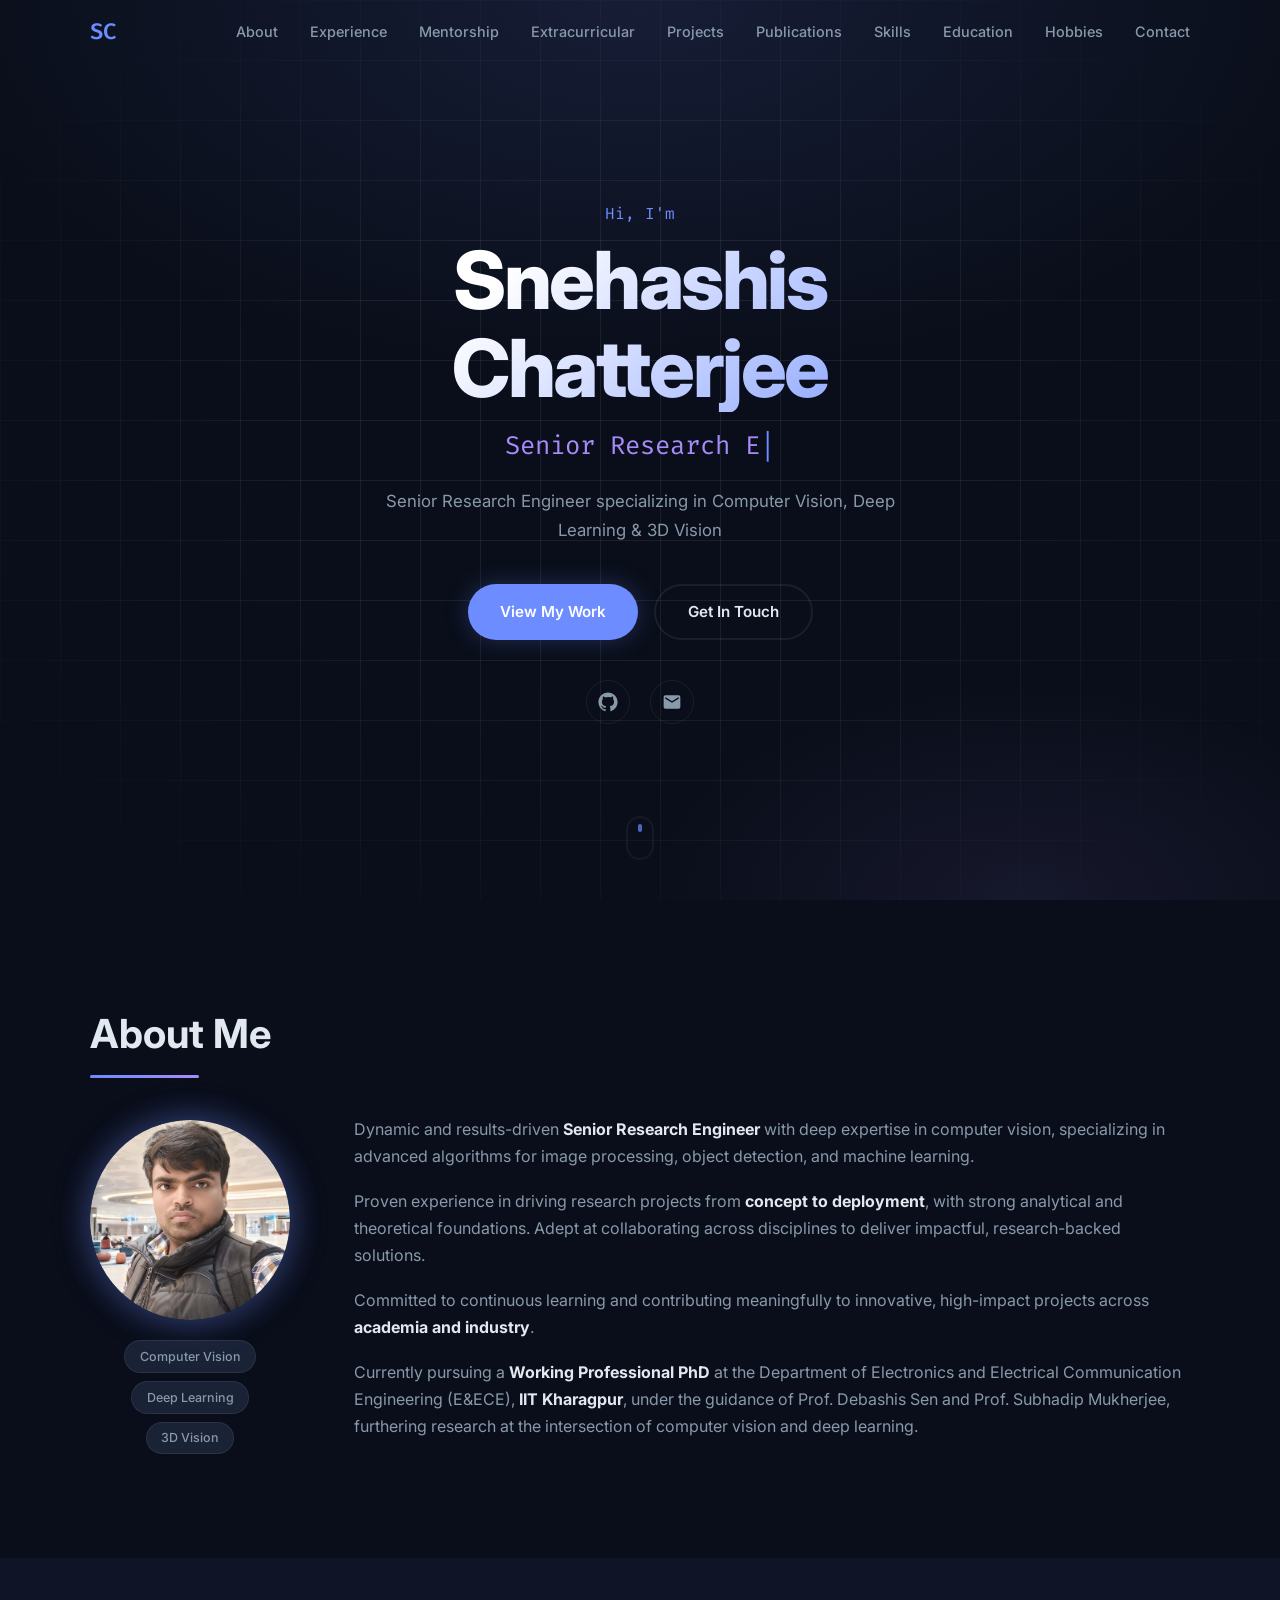
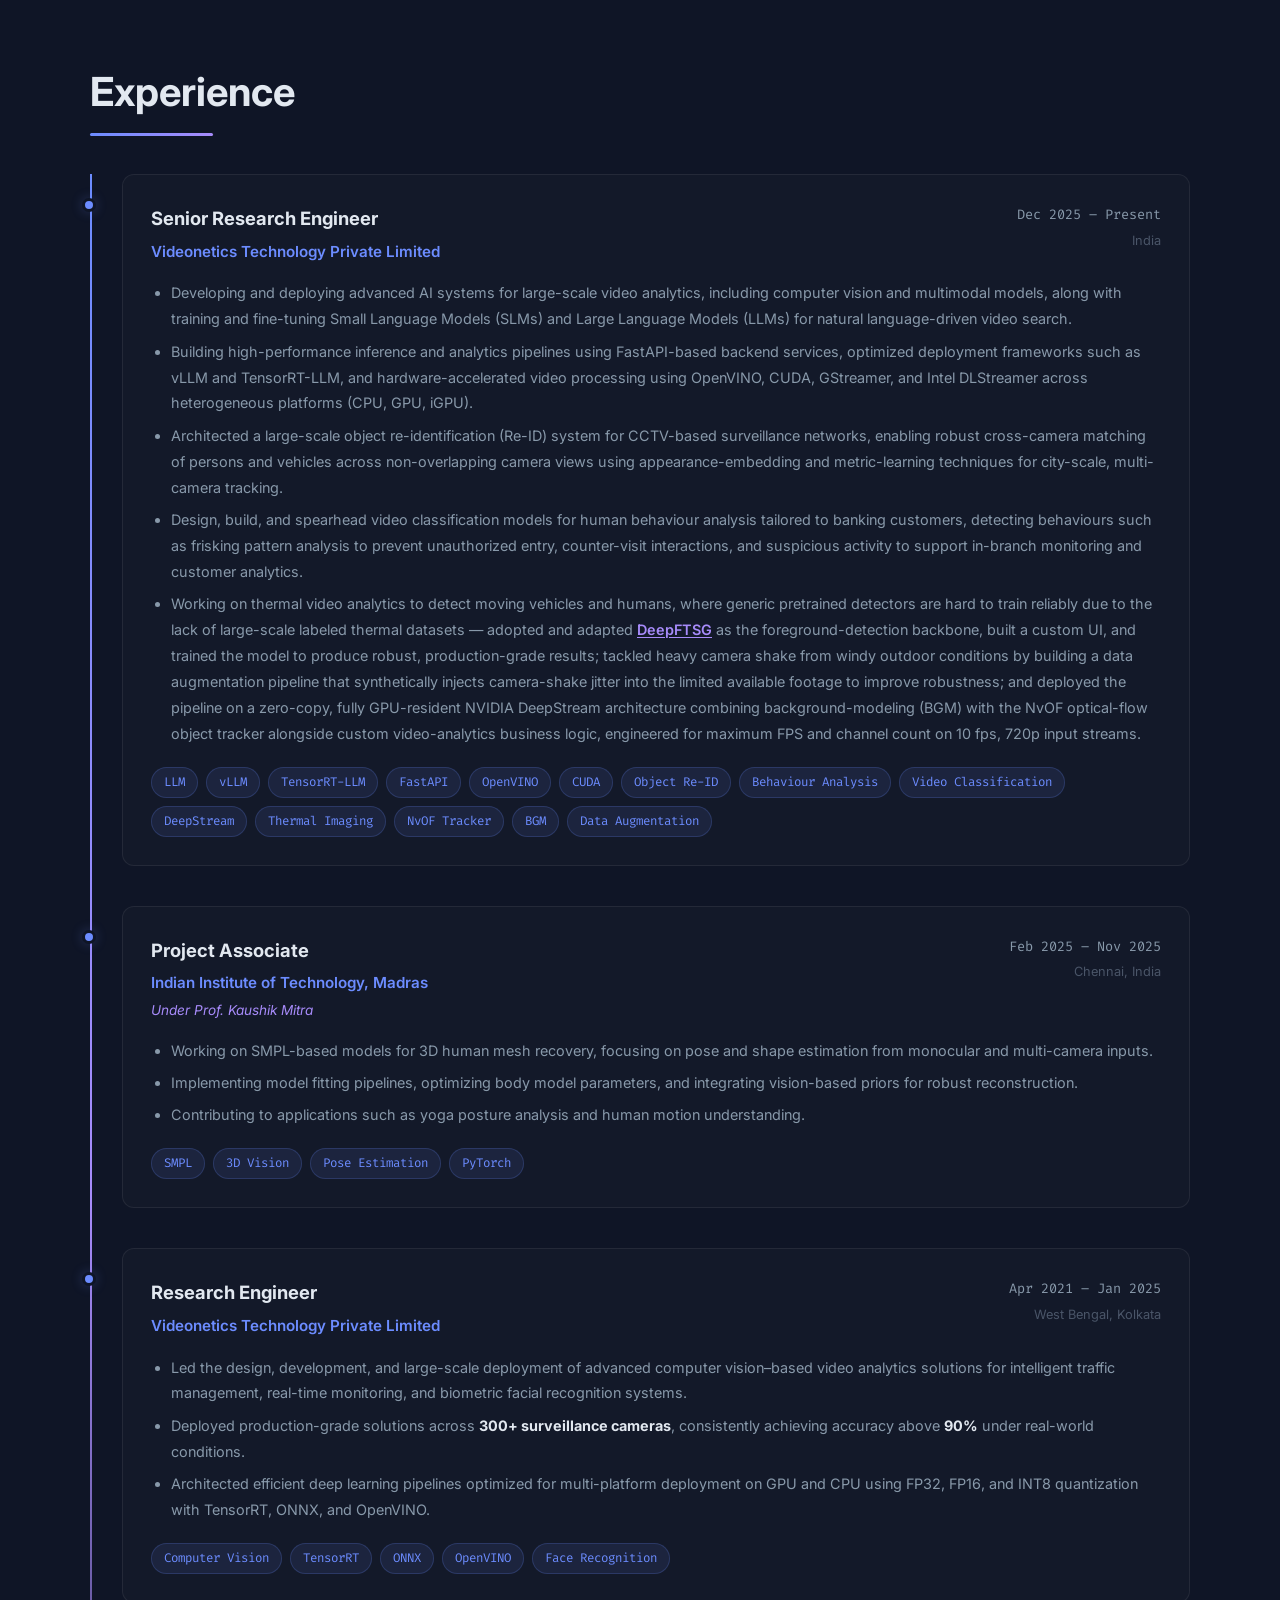
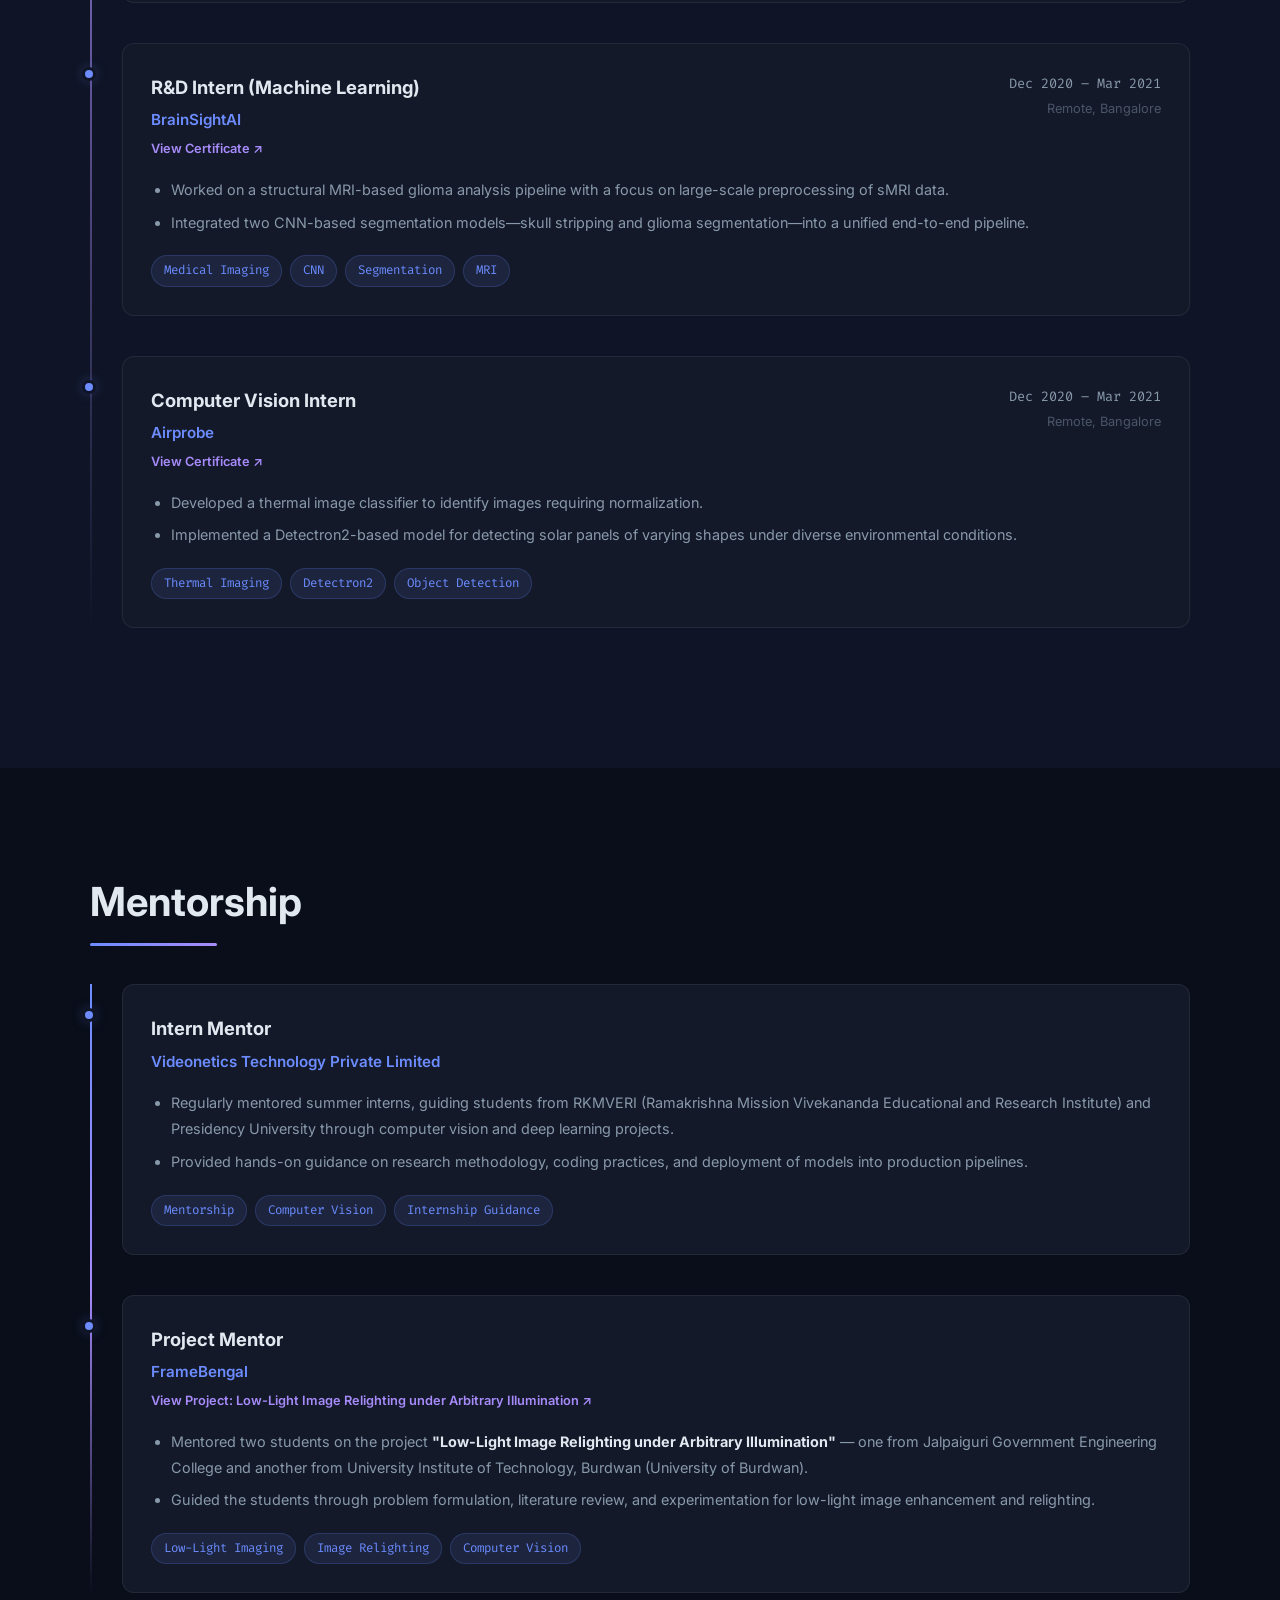
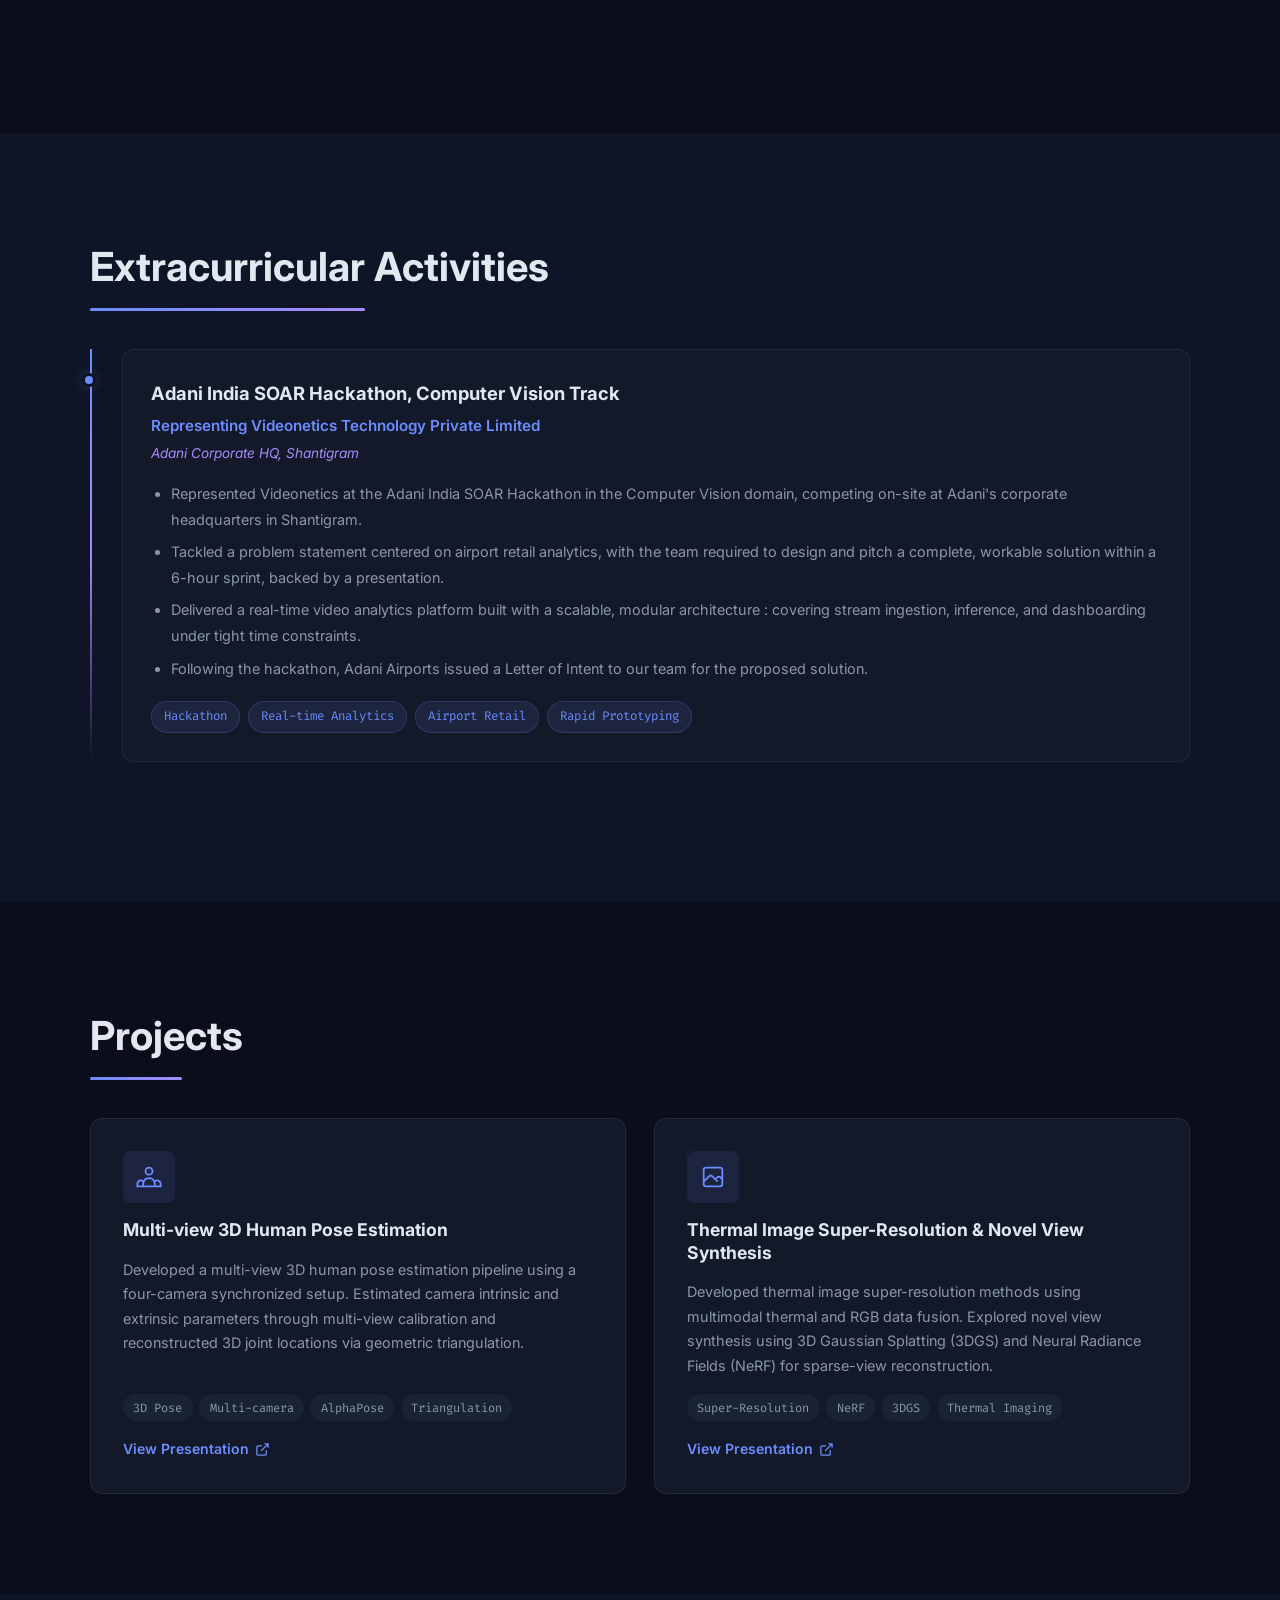
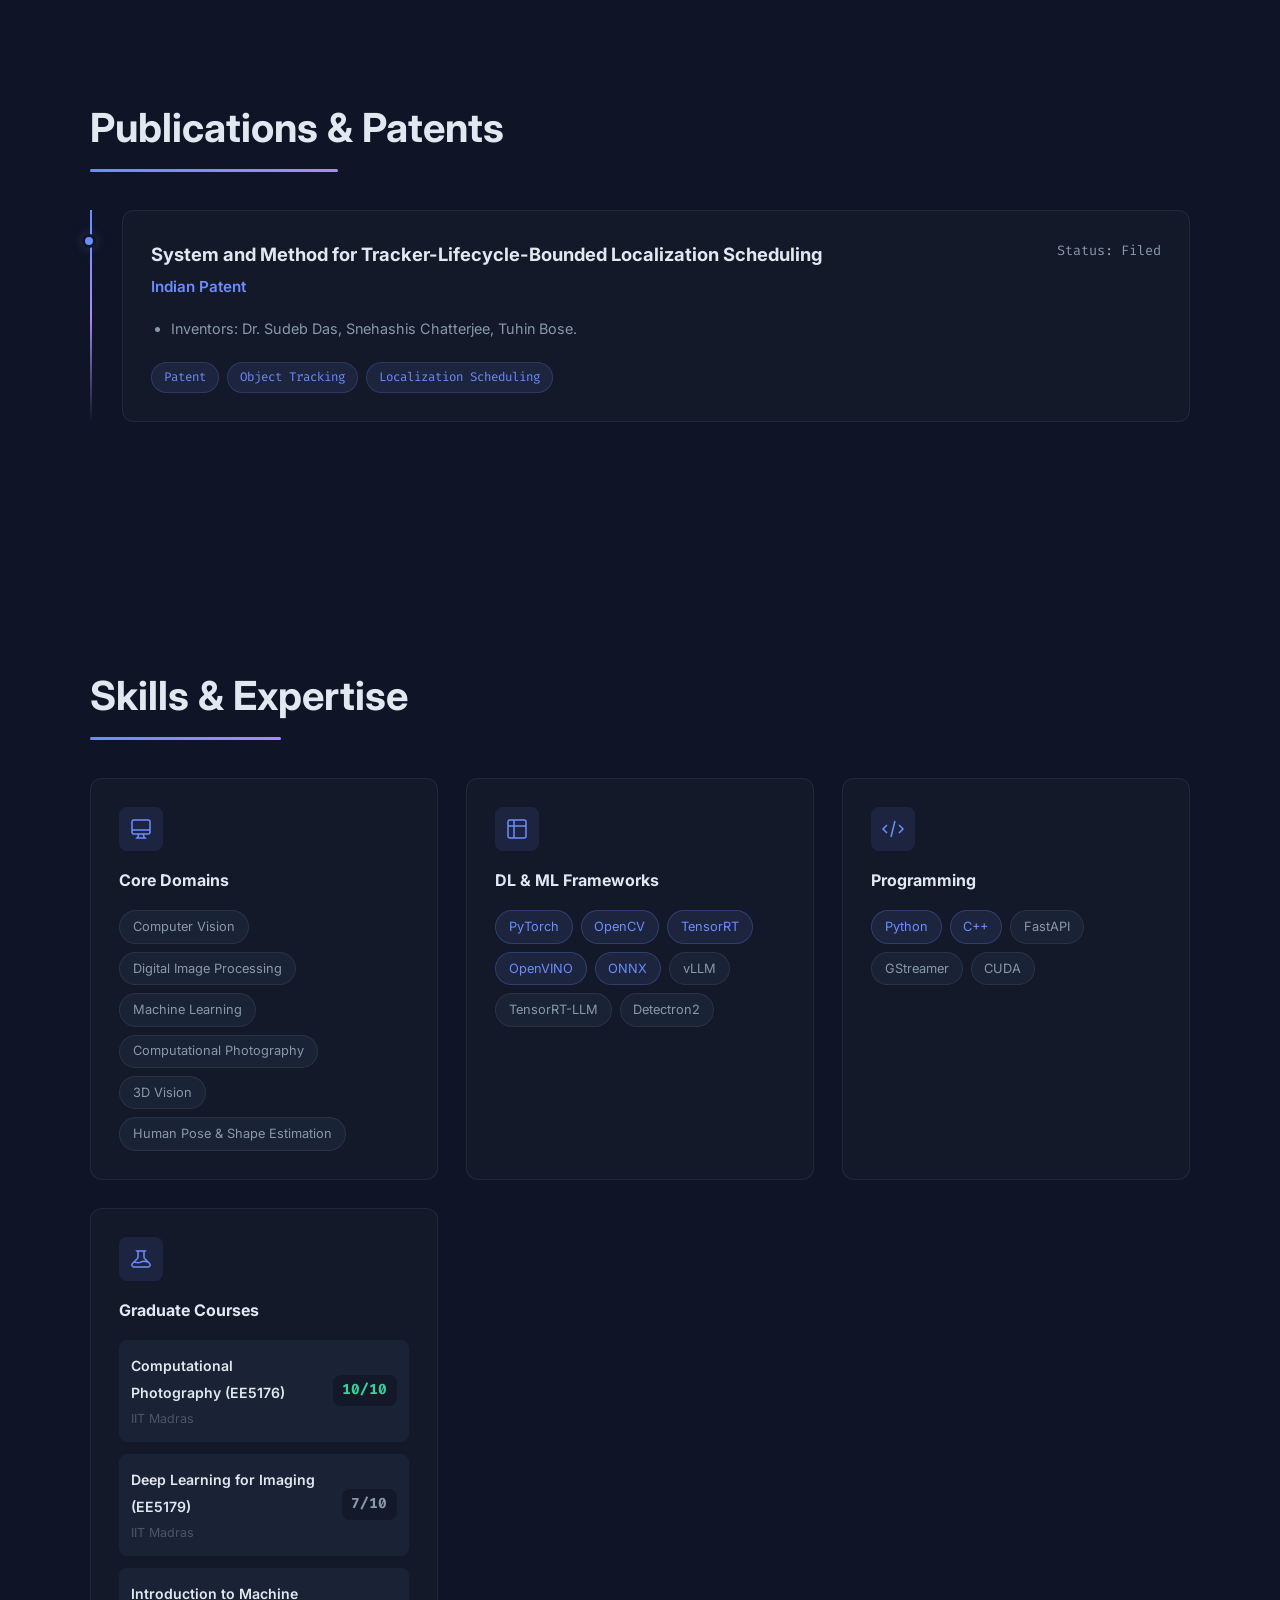
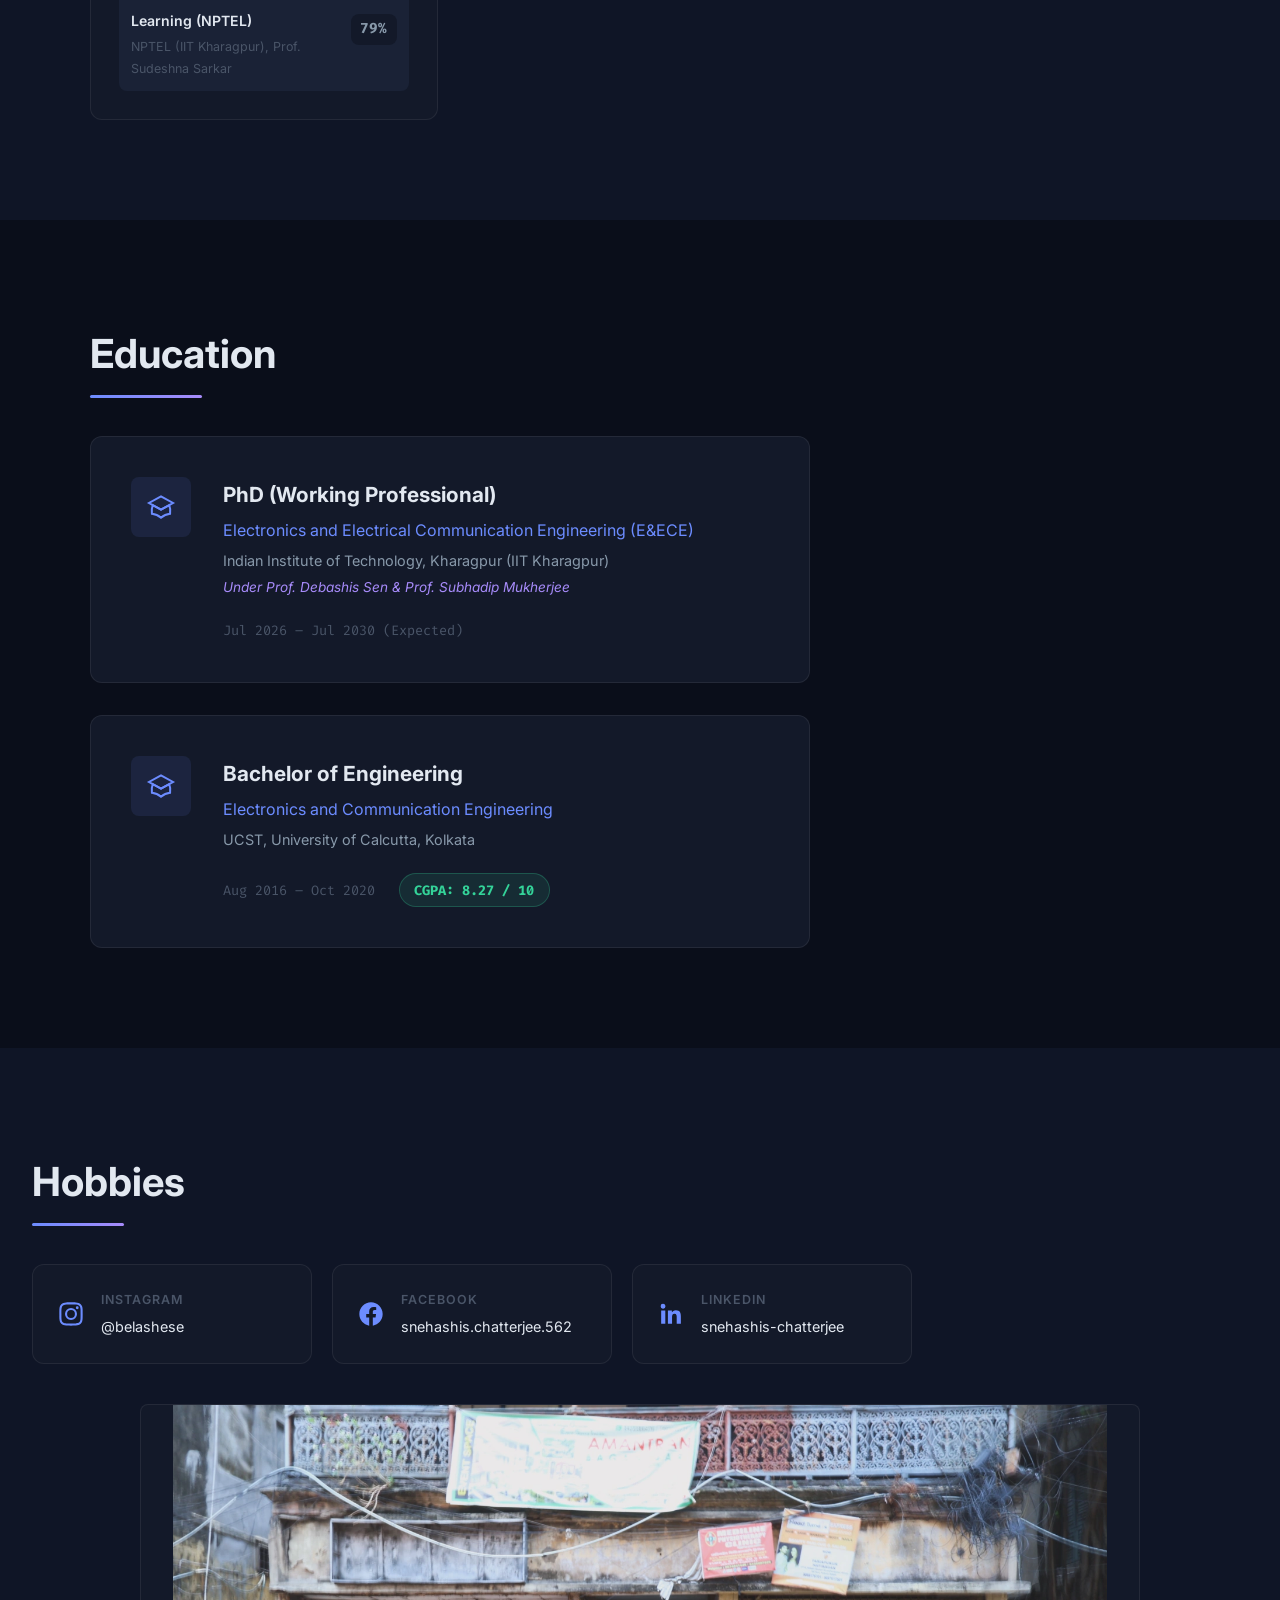
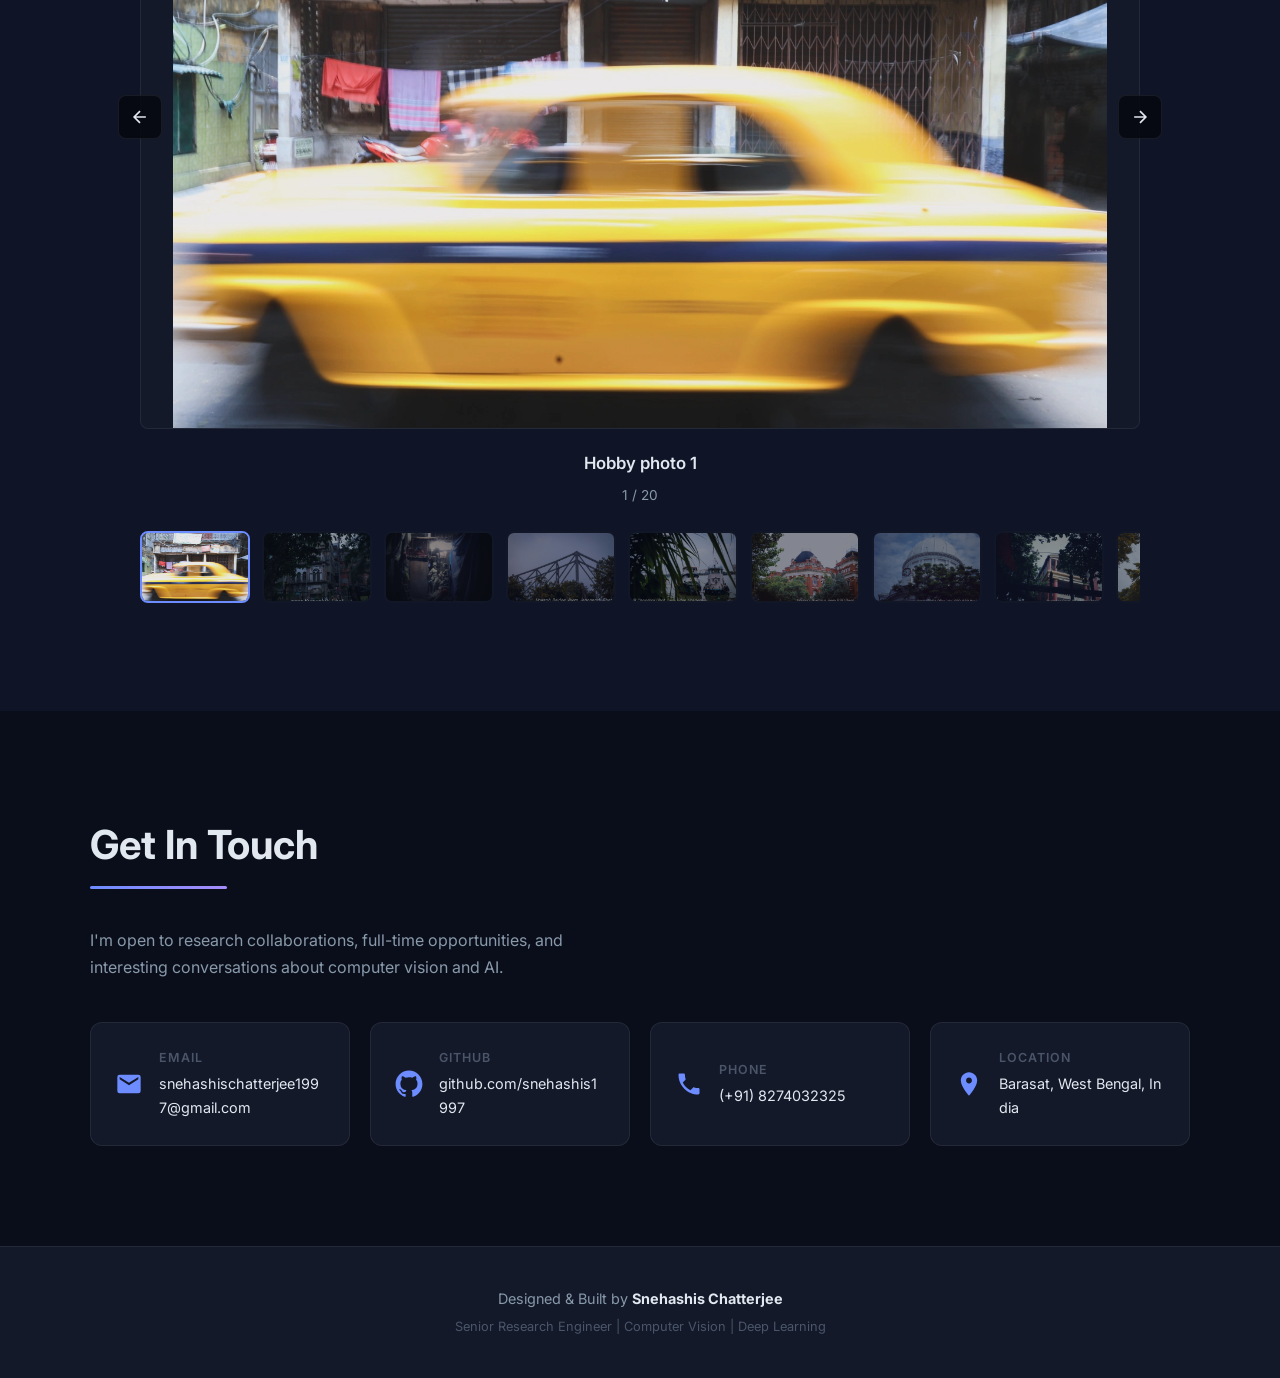
==== index.html @ 0efb9c57 "Move Contact section after Hobbies Co-Authored-By: Claude Opus 5.5 <noreply@anthropic.com>" ====
<!DOCTYPE html>
<html lang="en">
<head>
  <meta charset="UTF-8" />
  <meta name="viewport" content="width=device-width, initial-scale=1.0" />
  <title>Snehashis Chatterjee | Senior Research Engineer</title>
  <link rel="stylesheet" href="style.css" />
  <link rel="preconnect" href="https://fonts.googleapis.com" />
  <link rel="preconnect" href="https://fonts.gstatic.com" crossorigin />
  <link href="https://fonts.googleapis.com/css2?family=Inter:wght@300;400;500;600;700&family=Fira+Code:wght@400;500&display=swap" rel="stylesheet" />
</head>
<body>

  <!-- ========== NAV ========== -->
  <nav id="navbar">
    <div class="nav-container">
      <a class="nav-logo" href="#hero">SC</a>
      <button class="hamburger" id="hamburger" aria-label="Toggle menu">
        <span></span><span></span><span></span>
      </button>
      <ul class="nav-links" id="nav-links">
        <li><a href="#about">About</a></li>
        <li><a href="#experience">Experience</a></li>
        <li><a href="#mentorship">Mentorship</a></li>
        <li><a href="#extracurricular">Extracurricular</a></li>
        <li><a href="#projects">Projects</a></li>
        <li><a href="#publications">Publications</a></li>
        <li><a href="#skills">Skills</a></li>
        <li><a href="#education">Education</a></li>
        <li><a href="#hobbies">Hobbies</a></li>
        <li><a href="#contact">Contact</a></li>
      </ul>
    </div>
  </nav>

  <!-- ========== HERO ========== -->
  <section id="hero">
    <div class="hero-bg"></div>
    <div class="hero-content">
      <p class="hero-greeting">Hi, I'm</p>
      <h1 class="hero-name">Snehashis Chatterjee</h1>
      <h2 class="hero-title">
        <span class="typed-text" id="typed"></span><span class="cursor">|</span>
      </h2>
      <p class="hero-sub">
        Senior Research Engineer specializing in Computer Vision, Deep Learning &amp; 3D Vision
      </p>
      <div class="hero-btns">
        <a href="#experience" class="btn btn-primary">View My Work</a>
        <a href="#contact" class="btn btn-outline">Get In Touch</a>
      </div>
      <div class="hero-socials">
        <a href="https://github.com/snehashis1997" target="_blank" rel="noopener" aria-label="GitHub">
          <svg viewBox="0 0 24 24" fill="currentColor"><path d="M12 .5C5.65.5.5 5.65.5 12c0 5.1 3.29 9.43 7.86 10.96.57.1.78-.25.78-.55v-1.93c-3.19.69-3.87-1.54-3.87-1.54-.52-1.33-1.27-1.68-1.27-1.68-1.04-.71.08-.7.08-.7 1.15.08 1.75 1.18 1.75 1.18 1.02 1.74 2.68 1.24 3.33.95.1-.74.4-1.24.72-1.53-2.55-.29-5.23-1.27-5.23-5.67 0-1.25.45-2.28 1.18-3.08-.12-.29-.51-1.46.11-3.04 0 0 .96-.31 3.15 1.17a10.93 10.93 0 0 1 2.87-.39c.97 0 1.95.13 2.87.39 2.18-1.48 3.14-1.17 3.14-1.17.63 1.58.24 2.75.12 3.04.74.8 1.18 1.83 1.18 3.08 0 4.41-2.69 5.38-5.25 5.66.41.36.78 1.06.78 2.13v3.16c0 .3.2.66.79.55C20.21 21.43 23.5 17.1 23.5 12 23.5 5.65 18.35.5 12 .5z"/></svg>
        </a>
        <a href="mailto:snehashischatterjee1997@gmail.com" aria-label="Email">
          <svg viewBox="0 0 24 24" fill="currentColor"><path d="M20 4H4a2 2 0 0 0-2 2v12a2 2 0 0 0 2 2h16a2 2 0 0 0 2-2V6a2 2 0 0 0-2-2zm0 4-8 5-8-5V6l8 5 8-5v2z"/></svg>
        </a>
      </div>
    </div>
    <div class="scroll-indicator">
      <div class="scroll-dot"></div>
    </div>
  </section>

  <!-- ========== ABOUT ========== -->
  <section id="about" class="section">
    <div class="container">
      <h2 class="section-title">About Me</h2>
      <div class="about-grid">
        <div class="about-avatar">
          <div class="avatar-ring">
            <img src="cropped_circle_image.png" alt="Snehashis Chatterjee" class="avatar-img" />
          </div>
          <div class="avatar-badges">
            <span class="badge">Computer Vision</span>
            <span class="badge">Deep Learning</span>
            <span class="badge">3D Vision</span>
          </div>
        </div>
        <div class="about-text">
          <p>
            Dynamic and results-driven <strong>Senior Research Engineer</strong> with deep expertise in
            computer vision, specializing in advanced algorithms for image processing, object
            detection, and machine learning.
          </p>
          <p>
            Proven experience in driving research projects from <strong>concept to deployment</strong>,
            with strong analytical and theoretical foundations. Adept at collaborating across
            disciplines to deliver impactful, research-backed solutions.
          </p>
          <p>
            Committed to continuous learning and contributing meaningfully to innovative,
            high-impact projects across <strong>academia and industry</strong>.
          </p>
          <p>
            Currently pursuing a <strong>Working Professional PhD</strong> at the Department of
            Electronics and Electrical Communication Engineering (E&amp;ECE),
            <strong>IIT Kharagpur</strong>, under the guidance of Prof. Debashis Sen and
            Prof. Subhadip Mukherjee, furthering research at the intersection of computer
            vision and deep learning.
          </p>
        </div>
      </div>
    </div>
  </section>

  <!-- ========== EXPERIENCE ========== -->
  <section id="experience" class="section section-alt">
    <div class="container">
      <h2 class="section-title">Experience</h2>
      <div class="timeline">

        <div class="timeline-item" data-aos>
          <div class="timeline-dot"></div>
          <div class="timeline-card">
            <div class="card-header">
              <div>
                <h3 class="card-title">Senior Research Engineer</h3>
                <p class="card-company">Videonetics Technology Private Limited</p>
              </div>
              <div class="card-meta">
                <span class="card-date">Dec 2025 – Present</span>
                <span class="card-location">India</span>
              </div>
            </div>
            <ul class="card-list">
              <li>Developing and deploying advanced AI systems for large-scale video analytics, including computer vision and multimodal models, along with training and fine-tuning Small Language Models (SLMs) and Large Language Models (LLMs) for natural language-driven video search.</li>
              <li>Building high-performance inference and analytics pipelines using FastAPI-based backend services, optimized deployment frameworks such as vLLM and TensorRT-LLM, and hardware-accelerated video processing using OpenVINO, CUDA, GStreamer, and Intel DLStreamer across heterogeneous platforms (CPU, GPU, iGPU).</li>
              <li>Architected a large-scale object re-identification (Re-ID) system for CCTV-based surveillance networks, enabling robust cross-camera matching of persons and vehicles across non-overlapping camera views using appearance-embedding and metric-learning techniques for city-scale, multi-camera tracking.</li>
              <li>Design, build, and spearhead video classification models for human behaviour analysis tailored to banking customers, detecting behaviours such as frisking pattern analysis to prevent unauthorized entry, counter-visit interactions, and suspicious activity to support in-branch monitoring and customer analytics.</li>
              <li>Working on thermal video analytics to detect moving vehicles and humans, where generic pretrained detectors are hard to train reliably due to the lack of large-scale labeled thermal datasets — adopted and adapted <a href="https://github.com/CIVA-Lab/DeepFTSG" target="_blank" rel="noopener">DeepFTSG</a> as the foreground-detection backbone, built a custom UI, and trained the model to produce robust, production-grade results; tackled heavy camera shake from windy outdoor conditions by building a data augmentation pipeline that synthetically injects camera-shake jitter into the limited available footage to improve robustness; and deployed the pipeline on a zero-copy, fully GPU-resident NVIDIA DeepStream architecture combining background-modeling (BGM) with the NvOF optical-flow object tracker alongside custom video-analytics business logic, engineered for maximum FPS and channel count on 10 fps, 720p input streams.</li>
            </ul>
            <div class="card-tags">
              <span>LLM</span><span>vLLM</span><span>TensorRT-LLM</span><span>FastAPI</span><span>OpenVINO</span><span>CUDA</span><span>Object Re-ID</span><span>Behaviour Analysis</span><span>Video Classification</span><span>DeepStream</span><span>Thermal Imaging</span><span>NvOF Tracker</span><span>BGM</span><span>Data Augmentation</span>
            </div>
          </div>
        </div>

        <div class="timeline-item" data-aos>
          <div class="timeline-dot"></div>
          <div class="timeline-card">
            <div class="card-header">
              <div>
                <h3 class="card-title">Project Associate</h3>
                <p class="card-company">Indian Institute of Technology, Madras</p>
                <p class="card-supervisor">Under Prof. Kaushik Mitra</p>
              </div>
              <div class="card-meta">
                <span class="card-date">Feb 2025 – Nov 2025</span>
                <span class="card-location">Chennai, India</span>
              </div>
            </div>
            <ul class="card-list">
              <li>Working on SMPL-based models for 3D human mesh recovery, focusing on pose and shape estimation from monocular and multi-camera inputs.</li>
              <li>Implementing model fitting pipelines, optimizing body model parameters, and integrating vision-based priors for robust reconstruction.</li>
              <li>Contributing to applications such as yoga posture analysis and human motion understanding.</li>
            </ul>
            <div class="card-tags">
              <span>SMPL</span><span>3D Vision</span><span>Pose Estimation</span><span>PyTorch</span>
            </div>
          </div>
        </div>

        <div class="timeline-item" data-aos>
          <div class="timeline-dot"></div>
          <div class="timeline-card">
            <div class="card-header">
              <div>
                <h3 class="card-title">Research Engineer</h3>
                <p class="card-company">Videonetics Technology Private Limited</p>
              </div>
              <div class="card-meta">
                <span class="card-date">Apr 2021 – Jan 2025</span>
                <span class="card-location">West Bengal, Kolkata</span>
              </div>
            </div>
            <ul class="card-list">
              <li>Led the design, development, and large-scale deployment of advanced computer vision–based video analytics solutions for intelligent traffic management, real-time monitoring, and biometric facial recognition systems.</li>
              <li>Deployed production-grade solutions across <strong>300+ surveillance cameras</strong>, consistently achieving accuracy above <strong>90%</strong> under real-world conditions.</li>
              <li>Architected efficient deep learning pipelines optimized for multi-platform deployment on GPU and CPU using FP32, FP16, and INT8 quantization with TensorRT, ONNX, and OpenVINO.</li>
            </ul>
            <div class="card-tags">
              <span>Computer Vision</span><span>TensorRT</span><span>ONNX</span><span>OpenVINO</span><span>Face Recognition</span>
            </div>
          </div>
        </div>

        <div class="timeline-item" data-aos>
          <div class="timeline-dot"></div>
          <div class="timeline-card">
            <div class="card-header">
              <div>
                <h3 class="card-title">R&amp;D Intern (Machine Learning)</h3>
                <p class="card-company">BrainSightAI</p>
                <a href="https://drive.google.com/file/d/1DCNoDzHQYhBTac9ZnyHNfElj2GXoSfxm/view?usp=sharing" target="_blank" rel="noopener" class="card-cert-link">View Certificate ↗</a>
              </div>
              <div class="card-meta">
                <span class="card-date">Dec 2020 – Mar 2021</span>
                <span class="card-location">Remote, Bangalore</span>
              </div>
            </div>
            <ul class="card-list">
              <li>Worked on a structural MRI-based glioma analysis pipeline with a focus on large-scale preprocessing of sMRI data.</li>
              <li>Integrated two CNN-based segmentation models—skull stripping and glioma segmentation—into a unified end-to-end pipeline.</li>
            </ul>
            <div class="card-tags">
              <span>Medical Imaging</span><span>CNN</span><span>Segmentation</span><span>MRI</span>
            </div>
          </div>
        </div>

        <div class="timeline-item" data-aos>
          <div class="timeline-dot"></div>
          <div class="timeline-card">
            <div class="card-header">
              <div>
                <h3 class="card-title">Computer Vision Intern</h3>
                <p class="card-company">Airprobe</p>
                <a href="https://drive.google.com/file/d/1cGtvKymSWyv-Llq9wtgc-mP66jsvZ0ap/view?usp=sharing" target="_blank" rel="noopener" class="card-cert-link">View Certificate ↗</a>
              </div>
              <div class="card-meta">
                <span class="card-date">Dec 2020 – Mar 2021</span>
                <span class="card-location">Remote, Bangalore</span>
              </div>
            </div>
            <ul class="card-list">
              <li>Developed a thermal image classifier to identify images requiring normalization.</li>
              <li>Implemented a Detectron2-based model for detecting solar panels of varying shapes under diverse environmental conditions.</li>
            </ul>
            <div class="card-tags">
              <span>Thermal Imaging</span><span>Detectron2</span><span>Object Detection</span>
            </div>
          </div>
        </div>

      </div>
    </div>
  </section>

  <!-- ========== MENTORSHIP ========== -->
  <section id="mentorship" class="section">
    <div class="container">
      <h2 class="section-title">Mentorship</h2>
      <div class="timeline">

        <div class="timeline-item" data-aos>
          <div class="timeline-dot"></div>
          <div class="timeline-card">
            <div class="card-header">
              <div>
                <h3 class="card-title">Intern Mentor</h3>
                <p class="card-company">Videonetics Technology Private Limited</p>
              </div>
            </div>
            <ul class="card-list">
              <li>Regularly mentored summer interns, guiding students from RKMVERI (Ramakrishna Mission Vivekananda Educational and Research Institute) and Presidency University through computer vision and deep learning projects.</li>
              <li>Provided hands-on guidance on research methodology, coding practices, and deployment of models into production pipelines.</li>
            </ul>
            <div class="card-tags">
              <span>Mentorship</span><span>Computer Vision</span><span>Internship Guidance</span>
            </div>
          </div>
        </div>

        <div class="timeline-item" data-aos>
          <div class="timeline-dot"></div>
          <div class="timeline-card">
            <div class="card-header">
              <div>
                <h3 class="card-title">Project Mentor</h3>
                <a href="https://framebengal.com/" target="_blank" rel="noopener" class="card-company" style="display:block;">FrameBengal</a>
                <a href="https://framebengal.com/onlineproject" target="_blank" rel="noopener" class="card-cert-link">View Project: Low-Light Image Relighting under Arbitrary Illumination ↗</a>
              </div>
            </div>
            <ul class="card-list">
              <li>Mentored two students on the project <strong>"Low-Light Image Relighting under Arbitrary Illumination"</strong> — one from Jalpaiguri Government Engineering College and another from University Institute of Technology, Burdwan (University of Burdwan).</li>
              <li>Guided the students through problem formulation, literature review, and experimentation for low-light image enhancement and relighting.</li>
            </ul>
            <div class="card-tags">
              <span>Low-Light Imaging</span><span>Image Relighting</span><span>Computer Vision</span>
            </div>
          </div>
        </div>

      </div>
    </div>
  </section>

  <!-- ========== EXTRACURRICULAR ========== -->
  <section id="extracurricular" class="section section-alt">
    <div class="container">
      <h2 class="section-title">Extracurricular Activities</h2>
      <div class="timeline">

        <div class="timeline-item" data-aos>
          <div class="timeline-dot"></div>
          <div class="timeline-card">
            <div class="card-header">
              <div>
                <h3 class="card-title">Adani India SOAR Hackathon, Computer Vision Track</h3>
                <p class="card-company">Representing Videonetics Technology Private Limited</p>
                <p class="card-supervisor">Adani Corporate HQ, Shantigram</p>
              </div>
            </div>
            <ul class="card-list">
              <li>Represented Videonetics at the Adani India SOAR Hackathon in the Computer Vision domain, competing on-site at Adani's corporate headquarters in Shantigram.</li>
              <li>Tackled a problem statement centered on airport retail analytics, with the team required to design and pitch a complete, workable solution within a 6-hour sprint, backed by a presentation.</li>
              <li>Delivered a real-time video analytics platform built with a scalable, modular architecture : covering stream ingestion, inference, and dashboarding under tight time constraints.</li>
              <li>Following the hackathon, Adani Airports issued a Letter of Intent to our team for the proposed solution.</li>
            </ul>
            <div class="card-tags">
              <span>Hackathon</span><span>Real-time Analytics</span><span>Airport Retail</span><span>Rapid Prototyping</span>
            </div>
          </div>
        </div>

      </div>
    </div>
  </section>

  <!-- ========== PROJECTS ========== -->
  <section id="projects" class="section">
    <div class="container">
      <h2 class="section-title">Projects</h2>
      <div class="projects-grid">

        <div class="project-card" data-aos>
          <div class="project-icon">
            <svg viewBox="0 0 24 24" fill="none" stroke="currentColor" stroke-width="1.5"><path d="M17 20h5v-2a3 3 0 0 0-5.356-1.857M17 20H7m10 0v-2c0-.656-.126-1.283-.356-1.857M7 20H2v-2a3 3 0 0 1 5.356-1.857M7 20v-2c0-.656.126-1.283.356-1.857m0 0a5.002 5.002 0 0 1 9.288 0M15 7a3 3 0 1 1-6 0 3 3 0 0 1 6 0z"/></svg>
          </div>
          <h3>Multi-view 3D Human Pose Estimation</h3>
          <p>Developed a multi-view 3D human pose estimation pipeline using a four-camera synchronized setup. Estimated camera intrinsic and extrinsic parameters through multi-view calibration and reconstructed 3D joint locations via geometric triangulation.</p>
          <div class="project-tags">
            <span>3D Pose</span><span>Multi-camera</span><span>AlphaPose</span><span>Triangulation</span>
          </div>
          <a href="https://docs.google.com/presentation/d/1QWV2RuU1GesxKP5FIV0GTyDB1v77gxk6S1l0m9DJWH8/edit?usp=sharing" target="_blank" rel="noopener" class="project-link">
            View Presentation
            <svg viewBox="0 0 24 24" fill="none" stroke="currentColor" stroke-width="2"><path d="M18 13v6a2 2 0 0 1-2 2H5a2 2 0 0 1-2-2V8a2 2 0 0 1 2-2h6M15 3h6v6M10 14 21 3"/></svg>
          </a>
        </div>

        <div class="project-card" data-aos>
          <div class="project-icon">
            <svg viewBox="0 0 24 24" fill="none" stroke="currentColor" stroke-width="1.5"><path d="M4 16l4.586-4.586a2 2 0 0 1 2.828 0L16 16m-2-2 1.586-1.586a2 2 0 0 1 2.828 0L20 14m-6-6h.01M6 20h12a2 2 0 0 0 2-2V6a2 2 0 0 0-2-2H6a2 2 0 0 0-2 2v12a2 2 0 0 0 2 2z"/></svg>
          </div>
          <h3>Thermal Image Super-Resolution &amp; Novel View Synthesis</h3>
          <p>Developed thermal image super-resolution methods using multimodal thermal and RGB data fusion. Explored novel view synthesis using 3D Gaussian Splatting (3DGS) and Neural Radiance Fields (NeRF) for sparse-view reconstruction.</p>
          <div class="project-tags">
            <span>Super-Resolution</span><span>NeRF</span><span>3DGS</span><span>Thermal Imaging</span>
          </div>
          <a href="https://docs.google.com/presentation/d/1qeuATmKWAjDfgen1d93gDSQA_SprEdkRSheuohy38oM/edit?usp=sharing" target="_blank" rel="noopener" class="project-link">
            View Presentation
            <svg viewBox="0 0 24 24" fill="none" stroke="currentColor" stroke-width="2"><path d="M18 13v6a2 2 0 0 1-2 2H5a2 2 0 0 1-2-2V8a2 2 0 0 1 2-2h6M15 3h6v6M10 14 21 3"/></svg>
          </a>
        </div>

      </div>
    </div>
  </section>

  <!-- ========== PUBLICATIONS ========== -->
  <section id="publications" class="section section-alt">
    <div class="container">
      <h2 class="section-title">Publications &amp; Patents</h2>
      <div class="timeline">

        <div class="timeline-item" data-aos>
          <div class="timeline-dot"></div>
          <div class="timeline-card">
            <div class="card-header">
              <div>
                <h3 class="card-title">System and Method for Tracker-Lifecycle-Bounded Localization Scheduling</h3>
                <p class="card-company">Indian Patent</p>
              </div>
              <div class="card-meta">
                <span class="card-date">Status: Filed</span>
              </div>
            </div>
            <ul class="card-list">
              <li>Inventors: Dr. Sudeb Das, Snehashis Chatterjee, Tuhin Bose.</li>
            </ul>
            <div class="card-tags">
              <span>Patent</span><span>Object Tracking</span><span>Localization Scheduling</span>
            </div>
          </div>
        </div>

      </div>
    </div>
  </section>

  <!-- ========== SKILLS ========== -->
  <section id="skills" class="section section-alt">
    <div class="container">
      <h2 class="section-title">Skills &amp; Expertise</h2>
      <div class="skills-grid">

        <div class="skill-group" data-aos>
          <div class="skill-group-icon">
            <svg viewBox="0 0 24 24" fill="none" stroke="currentColor" stroke-width="1.5"><path d="M9.75 17 9 20l-1 1h8l-1-1-.75-3M3 13h18M5 17h14a2 2 0 0 0 2-2V5a2 2 0 0 0-2-2H5a2 2 0 0 0-2 2v10a2 2 0 0 0 2 2z"/></svg>
          </div>
          <h3>Core Domains</h3>
          <div class="skill-tags">
            <span>Computer Vision</span>
            <span>Digital Image Processing</span>
            <span>Machine Learning</span>
            <span>Computational Photography</span>
            <span>3D Vision</span>
            <span>Human Pose &amp; Shape Estimation</span>
          </div>
        </div>

        <div class="skill-group" data-aos>
          <div class="skill-group-icon">
            <svg viewBox="0 0 24 24" fill="none" stroke="currentColor" stroke-width="1.5"><path d="M9 3H5a2 2 0 0 0-2 2v4m6-6h10a2 2 0 0 1 2 2v4M9 3v18m0 0h10a2 2 0 0 0 2-2V9M9 21H5a2 2 0 0 1-2-2V9m0 0h18"/></svg>
          </div>
          <h3>DL &amp; ML Frameworks</h3>
          <div class="skill-tags">
            <span class="highlight">PyTorch</span>
            <span class="highlight">OpenCV</span>
            <span class="highlight">TensorRT</span>
            <span class="highlight">OpenVINO</span>
            <span class="highlight">ONNX</span>
            <span>vLLM</span>
            <span>TensorRT-LLM</span>
            <span>Detectron2</span>
          </div>
        </div>

        <div class="skill-group" data-aos>
          <div class="skill-group-icon">
            <svg viewBox="0 0 24 24" fill="none" stroke="currentColor" stroke-width="1.5"><path d="M10 20l4-16m4 4 4 4-4 4M6 16l-4-4 4-4"/></svg>
          </div>
          <h3>Programming</h3>
          <div class="skill-tags">
            <span class="highlight">Python</span>
            <span class="highlight">C++</span>
            <span>FastAPI</span>
            <span>GStreamer</span>
            <span>CUDA</span>
          </div>
        </div>

        <div class="skill-group" data-aos>
          <div class="skill-group-icon">
            <svg viewBox="0 0 24 24" fill="none" stroke="currentColor" stroke-width="1.5"><path d="M19.428 15.428a2 2 0 0 0-1.022-.547l-2.387-.477a6 6 0 0 0-3.86.517l-.318.158a6 6 0 0 1-3.86.517L6.05 15.21a2 2 0 0 0-1.806.547M8 4h8l-1 1v5.172a2 2 0 0 0 .586 1.414l5 5c1.26 1.26.367 3.414-1.415 3.414H4.828c-1.782 0-2.674-2.154-1.414-3.414l5-5A2 2 0 0 0 9 10.172V5L8 4z"/></svg>
          </div>
          <h3>Graduate Courses</h3>
          <div class="course-list">
            <div class="course-item">
              <div>
                <a href="courses/iitm-grade-card.pdf" target="_blank" rel="noopener" class="course-name">Computational Photography (EE5176)</a>
                <p class="course-inst">IIT Madras</p>
              </div>
              <span class="course-grade perfect">10/10</span>
            </div>
            <div class="course-item">
              <div>
                <a href="courses/iitm-grade-card.pdf" target="_blank" rel="noopener" class="course-name">Deep Learning for Imaging (EE5179)</a>
                <p class="course-inst">IIT Madras</p>
              </div>
              <span class="course-grade">7/10</span>
            </div>
            <div class="course-item">
              <div>
                <a href="courses/NOC26CS119S160200705.pdf" target="_blank" rel="noopener" class="course-name">Introduction to Machine Learning (NPTEL)</a>
                <p class="course-inst">NPTEL (IIT Kharagpur), Prof. Sudeshna Sarkar</p>
              </div>
              <span class="course-grade">79%</span>
            </div>
          </div>
        </div>

      </div>
    </div>
  </section>

  <!-- ========== EDUCATION ========== -->
  <section id="education" class="section">
    <div class="container">
      <h2 class="section-title">Education</h2>
      <div class="edu-list">
        <div class="edu-card" data-aos>
          <div class="edu-icon">
            <svg viewBox="0 0 24 24" fill="none" stroke="currentColor" stroke-width="1.5"><path d="M12 14l9-5-9-5-9 5 9 5z"/><path d="M12 14l6.16-3.422a12.083 12.083 0 0 1 .665 6.479A11.952 11.952 0 0 0 12 20.055a11.952 11.952 0 0 0-6.824-2.998 12.078 12.078 0 0 1 .665-6.479L12 14z"/></svg>
          </div>
          <div class="edu-body">
            <h3>PhD (Working Professional)</h3>
            <p class="edu-field">Electronics and Electrical Communication Engineering (E&amp;ECE)</p>
            <p class="edu-inst">Indian Institute of Technology, Kharagpur (IIT Kharagpur)</p>
            <p class="card-supervisor">Under Prof. Debashis Sen &amp; Prof. Subhadip Mukherjee</p>
            <div class="edu-footer">
              <span class="edu-date">Jul 2026 – Jul 2030 (Expected)</span>
            </div>
          </div>
        </div>

        <div class="edu-card" data-aos>
          <div class="edu-icon">
            <svg viewBox="0 0 24 24" fill="none" stroke="currentColor" stroke-width="1.5"><path d="M12 14l9-5-9-5-9 5 9 5z"/><path d="M12 14l6.16-3.422a12.083 12.083 0 0 1 .665 6.479A11.952 11.952 0 0 0 12 20.055a11.952 11.952 0 0 0-6.824-2.998 12.078 12.078 0 0 1 .665-6.479L12 14z"/></svg>
          </div>
          <div class="edu-body">
            <h3>Bachelor of Engineering</h3>
            <p class="edu-field">Electronics and Communication Engineering</p>
            <p class="edu-inst">UCST, University of Calcutta, Kolkata</p>
            <div class="edu-footer">
              <span class="edu-date">Aug 2016 – Oct 2020</span>
              <span class="edu-cgpa">CGPA: 8.27 / 10</span>
            </div>
          </div>
        </div>
      </div>
    </div>
  </section>

  <!-- ========== HOBBIES ========== -->
  <section id="hobbies" class="section section-alt">
    <div class="container">
      <h2 class="section-title">Hobbies</h2>
      <div class="contact-cards">
        <a href="https://www.instagram.com/belashese?igsh=cmt3Zm91amZpc2Rj" target="_blank" rel="noopener" class="contact-card">
          <svg viewBox="0 0 24 24" fill="currentColor"><path d="M12 2c-2.72 0-3.06.01-4.12.06-1.06.05-1.79.22-2.43.47-.66.26-1.22.6-1.77 1.16-.56.55-.9 1.11-1.16 1.77-.25.64-.42 1.37-.47 2.43C2.01 8.94 2 9.28 2 12s.01 3.06.06 4.12c.05 1.06.22 1.79.47 2.43.26.66.6 1.22 1.16 1.77.55.56 1.11.9 1.77 1.16.64.25 1.37.42 2.43.47C8.94 21.99 9.28 22 12 22s3.06-.01 4.12-.06c1.06-.05 1.79-.22 2.43-.47.66-.26 1.22-.6 1.77-1.16.56-.55.9-1.11 1.16-1.77.25-.64.42-1.37.47-2.43.05-1.06.06-1.4.06-4.12s-.01-3.06-.06-4.12c-.05-1.06-.22-1.79-.47-2.43a4.9 4.9 0 0 0-1.16-1.77 4.9 4.9 0 0 0-1.77-1.16c-.64-.25-1.37-.42-2.43-.47C15.06 2.01 14.72 2 12 2zm0 1.8c2.67 0 2.99.01 4.04.06.98.04 1.5.21 1.86.35.47.18.8.4 1.15.75.35.35.57.68.75 1.15.14.36.31.88.35 1.86.05 1.05.06 1.37.06 4.04s-.01 2.99-.06 4.04c-.04.98-.21 1.5-.35 1.86-.18.47-.4.8-.75 1.15-.35.35-.68.57-1.15.75-.36.14-.88.31-1.86.35-1.05.05-1.37.06-4.04.06s-2.99-.01-4.04-.06c-.98-.04-1.5-.21-1.86-.35a3.1 3.1 0 0 1-1.15-.75 3.1 3.1 0 0 1-.75-1.15c-.14-.36-.31-.88-.35-1.86-.05-1.05-.06-1.37-.06-4.04s.01-2.99.06-4.04c.04-.98.21-1.5.35-1.86.18-.47.4-.8.75-1.15.35-.35.68-.57 1.15-.75.36-.14.88-.31 1.86-.35 1.05-.05 1.37-.06 4.04-.06zm0 3.05a5.15 5.15 0 1 0 0 10.3 5.15 5.15 0 0 0 0-10.3zm0 8.5a3.35 3.35 0 1 1 0-6.7 3.35 3.35 0 0 1 0 6.7zm6.56-8.7a1.2 1.2 0 1 1-2.4 0 1.2 1.2 0 0 1 2.4 0z"/></svg>
          <div>
            <p class="contact-label">Instagram</p>
            <p class="contact-value">@belashese</p>
          </div>
        </a>
        <a href="https://www.facebook.com/snehashis.chatterjee.562/" target="_blank" rel="noopener" class="contact-card">
          <svg viewBox="0 0 24 24" fill="currentColor"><path d="M22 12.06C22 6.5 17.52 2 12 2S2 6.5 2 12.06c0 5.02 3.66 9.18 8.44 9.94v-7.03H7.9v-2.91h2.54V9.85c0-2.51 1.49-3.9 3.77-3.9 1.09 0 2.24.2 2.24.2v2.46h-1.26c-1.24 0-1.63.77-1.63 1.56v1.89h2.78l-.44 2.91h-2.34V22c4.78-.76 8.44-4.92 8.44-9.94z"/></svg>
          <div>
            <p class="contact-label">Facebook</p>
            <p class="contact-value">snehashis.chatterjee.562</p>
          </div>
        </a>
        <a href="https://www.linkedin.com/in/snehashis-chatterjee-576368123/" target="_blank" rel="noopener" class="contact-card">
          <svg viewBox="0 0 24 24" fill="currentColor"><path d="M20.45 20.45h-3.56v-5.57c0-1.33-.03-3.04-1.85-3.04-1.85 0-2.14 1.45-2.14 2.94v5.67H9.34V9h3.41v1.56h.05c.48-.9 1.64-1.85 3.38-1.85 3.61 0 4.28 2.38 4.28 5.47v6.27zM5.34 7.43a2.07 2.07 0 1 1 0-4.13 2.07 2.07 0 0 1 0 4.13zM7.12 20.45H3.56V9h3.56v11.45z"/></svg>
          <div>
            <p class="contact-label">LinkedIn</p>
            <p class="contact-value">snehashis-chatterjee</p>
          </div>
        </a>
      </div>

      <div class="gallery-slider" id="gallerySlider">
        <div class="gallery-stage">
          <button class="gallery-nav gallery-prev" id="galleryPrev" aria-label="Previous photo">
            <svg viewBox="0 0 24 24" fill="none" stroke="currentColor" stroke-width="2"><path d="M19 12H5M12 19l-7-7 7-7"/></svg>
          </button>
          <div class="gallery-main">
            <img src="gallery/gallery-01.webp" alt="Hobby photo 1" id="galleryMainImg" />
          </div>
          <button class="gallery-nav gallery-next" id="galleryNext" aria-label="Next photo">
            <svg viewBox="0 0 24 24" fill="none" stroke="currentColor" stroke-width="2"><path d="M5 12h14M12 5l7 7-7 7"/></svg>
          </button>
        </div>
        <div class="gallery-caption">
          <h3 id="galleryTitle">Hobby photo 1</h3>
          <p id="galleryCounter">1 / 20</p>
        </div>
        <div class="gallery-thumbs" id="galleryThumbs">
          <button class="gallery-thumb active" data-src="gallery/gallery-01.webp" data-alt="Hobby photo 1" aria-label="Show photo 1"><img src="gallery/gallery-01.webp" alt="" loading="lazy" /></button>
          <button class="gallery-thumb" data-src="gallery/gallery-02.webp" data-alt="Hobby photo 2" aria-label="Show photo 2"><img src="gallery/gallery-02.webp" alt="" loading="lazy" /></button>
          <button class="gallery-thumb" data-src="gallery/gallery-03.webp" data-alt="Hobby photo 3" aria-label="Show photo 3"><img src="gallery/gallery-03.webp" alt="" loading="lazy" /></button>
          <button class="gallery-thumb" data-src="gallery/gallery-04.webp" data-alt="Hobby photo 4" aria-label="Show photo 4"><img src="gallery/gallery-04.webp" alt="" loading="lazy" /></button>
          <button class="gallery-thumb" data-src="gallery/gallery-05.webp" data-alt="Hobby photo 5" aria-label="Show photo 5"><img src="gallery/gallery-05.webp" alt="" loading="lazy" /></button>
          <button class="gallery-thumb" data-src="gallery/gallery-06.webp" data-alt="Hobby photo 6" aria-label="Show photo 6"><img src="gallery/gallery-06.webp" alt="" loading="lazy" /></button>
          <button class="gallery-thumb" data-src="gallery/gallery-07.webp" data-alt="Hobby photo 7" aria-label="Show photo 7"><img src="gallery/gallery-07.webp" alt="" loading="lazy" /></button>
          <button class="gallery-thumb" data-src="gallery/gallery-08.webp" data-alt="Hobby photo 8" aria-label="Show photo 8"><img src="gallery/gallery-08.webp" alt="" loading="lazy" /></button>
          <button class="gallery-thumb" data-src="gallery/gallery-09.webp" data-alt="Hobby photo 9" aria-label="Show photo 9"><img src="gallery/gallery-09.webp" alt="" loading="lazy" /></button>
          <button class="gallery-thumb" data-src="gallery/gallery-10.webp" data-alt="Hobby photo 10" aria-label="Show photo 10"><img src="gallery/gallery-10.webp" alt="" loading="lazy" /></button>
          <button class="gallery-thumb" data-src="gallery/gallery-11.jpeg" data-alt="Hobby photo 11" aria-label="Show photo 11"><img src="gallery/gallery-11.jpeg" alt="" loading="lazy" /></button>
          <button class="gallery-thumb" data-src="gallery/gallery-12.jpeg" data-alt="Hobby photo 12" aria-label="Show photo 12"><img src="gallery/gallery-12.jpeg" alt="" loading="lazy" /></button>
          <button class="gallery-thumb" data-src="gallery/gallery-13.jpeg" data-alt="Hobby photo 13" aria-label="Show photo 13"><img src="gallery/gallery-13.jpeg" alt="" loading="lazy" /></button>
          <button class="gallery-thumb" data-src="gallery/gallery-14.jpeg" data-alt="Hobby photo 14" aria-label="Show photo 14"><img src="gallery/gallery-14.jpeg" alt="" loading="lazy" /></button>
          <button class="gallery-thumb" data-src="gallery/gallery-15.jpeg" data-alt="Hobby photo 15" aria-label="Show photo 15"><img src="gallery/gallery-15.jpeg" alt="" loading="lazy" /></button>
          <button class="gallery-thumb" data-src="gallery/gallery-16.jpeg" data-alt="Hobby photo 16" aria-label="Show photo 16"><img src="gallery/gallery-16.jpeg" alt="" loading="lazy" /></button>
          <button class="gallery-thumb" data-src="gallery/gallery-17.jpeg" data-alt="Hobby photo 17" aria-label="Show photo 17"><img src="gallery/gallery-17.jpeg" alt="" loading="lazy" /></button>
          <button class="gallery-thumb" data-src="gallery/gallery-18.jpeg" data-alt="Hobby photo 18" aria-label="Show photo 18"><img src="gallery/gallery-18.jpeg" alt="" loading="lazy" /></button>
          <button class="gallery-thumb" data-src="gallery/gallery-19.jpeg" data-alt="Hobby photo 19" aria-label="Show photo 19"><img src="gallery/gallery-19.jpeg" alt="" loading="lazy" /></button>
          <button class="gallery-thumb" data-src="gallery/gallery-20.jpeg" data-alt="Hobby photo 20" aria-label="Show photo 20"><img src="gallery/gallery-20.jpeg" alt="" loading="lazy" /></button>
        </div>
      </div>
    </div>
  </section>

  <!-- ========== CONTACT ========== -->
  <section id="contact" class="section">
    <div class="container">
      <h2 class="section-title">Get In Touch</h2>
      <p class="contact-sub">I'm open to research collaborations, full-time opportunities, and interesting conversations about computer vision and AI.</p>
      <div class="contact-cards">
        <a href="mailto:snehashischatterjee1997@gmail.com" class="contact-card">
          <svg viewBox="0 0 24 24" fill="currentColor"><path d="M20 4H4a2 2 0 0 0-2 2v12a2 2 0 0 0 2 2h16a2 2 0 0 0 2-2V6a2 2 0 0 0-2-2zm0 4-8 5-8-5V6l8 5 8-5v2z"/></svg>
          <div>
            <p class="contact-label">Email</p>
            <p class="contact-value">snehashischatterjee1997@gmail.com</p>
          </div>
        </a>
        <a href="https://github.com/snehashis1997" target="_blank" rel="noopener" class="contact-card">
          <svg viewBox="0 0 24 24" fill="currentColor"><path d="M12 .5C5.65.5.5 5.65.5 12c0 5.1 3.29 9.43 7.86 10.96.57.1.78-.25.78-.55v-1.93c-3.19.69-3.87-1.54-3.87-1.54-.52-1.33-1.27-1.68-1.27-1.68-1.04-.71.08-.7.08-.7 1.15.08 1.75 1.18 1.75 1.18 1.02 1.74 2.68 1.24 3.33.95.1-.74.4-1.24.72-1.53-2.55-.29-5.23-1.27-5.23-5.67 0-1.25.45-2.28 1.18-3.08-.12-.29-.51-1.46.11-3.04 0 0 .96-.31 3.15 1.17a10.93 10.93 0 0 1 2.87-.39c.97 0 1.95.13 2.87.39 2.18-1.48 3.14-1.17 3.14-1.17.63 1.58.24 2.75.12 3.04.74.8 1.18 1.83 1.18 3.08 0 4.41-2.69 5.38-5.25 5.66.41.36.78 1.06.78 2.13v3.16c0 .3.2.66.79.55C20.21 21.43 23.5 17.1 23.5 12 23.5 5.65 18.35.5 12 .5z"/></svg>
          <div>
            <p class="contact-label">GitHub</p>
            <p class="contact-value">github.com/snehashis1997</p>
          </div>
        </a>
        <div class="contact-card no-link">
          <svg viewBox="0 0 24 24" fill="currentColor"><path d="M6.62 10.79a15.053 15.053 0 0 0 6.59 6.59l2.2-2.2c.27-.27.67-.36 1.02-.24 1.12.37 2.33.57 3.57.57.55 0 1 .45 1 1V20c0 .55-.45 1-1 1-9.39 0-17-7.61-17-17 0-.55.45-1 1-1h3.5c.55 0 1 .45 1 1 0 1.25.2 2.45.57 3.57.11.35.03.74-.25 1.02l-2.2 2.2z"/></svg>
          <div>
            <p class="contact-label">Phone</p>
            <p class="contact-value">(+91) 8274032325</p>
          </div>
        </div>
        <div class="contact-card no-link">
          <svg viewBox="0 0 24 24" fill="currentColor"><path d="M12 2C8.13 2 5 5.13 5 9c0 5.25 7 13 7 13s7-7.75 7-13c0-3.87-3.13-7-7-7zm0 9.5c-1.38 0-2.5-1.12-2.5-2.5S10.62 6.5 12 6.5s2.5 1.12 2.5 2.5S13.38 11.5 12 11.5z"/></svg>
          <div>
            <p class="contact-label">Location</p>
            <p class="contact-value">Barasat, West Bengal, India</p>
          </div>
        </div>
      </div>
    </div>
  </section>

  <!-- ========== FOOTER ========== -->
  <footer>
    <div class="container">
      <p>Designed &amp; Built by <strong>Snehashis Chatterjee</strong></p>
      <p class="footer-sub">Senior Research Engineer | Computer Vision | Deep Learning</p>
    </div>
  </footer>

  <!-- ========== LIGHTBOX ========== -->
  <div class="lightbox" id="lightbox">
    <button class="lightbox-close" id="lightboxClose" aria-label="Close">&times;</button>
  </div>

  <script src="script.js"></script>
</body>
</html>
---- style.css ----
/* =====================================================
   Snehashis Chatterjee — Portfolio
   ===================================================== */

/* ---------- CSS Variables ---------- */
:root {
  --bg: #0a0e1a;
  --bg-alt: #0f1526;
  --surface: #131929;
  --surface-2: #1a2236;
  --border: rgba(255, 255, 255, 0.07);
  --accent: #6c8cff;
  --accent-2: #a78bfa;
  --accent-glow: rgba(108, 140, 255, 0.25);
  --text: #e2e8f0;
  --text-muted: #8899aa;
  --text-faint: #4a5568;
  --success: #34d399;
  --warning: #fbbf24;
  --font: 'Inter', sans-serif;
  --font-mono: 'Fira Code', monospace;
  --radius: 12px;
  --radius-sm: 8px;
  --radius-pill: 999px;
  --shadow: 0 4px 24px rgba(0, 0, 0, 0.4);
  --shadow-accent: 0 0 32px var(--accent-glow);
  --transition: 0.3s cubic-bezier(0.4, 0, 0.2, 1);
  --nav-h: 64px;
}

/* ---------- Reset ---------- */
*, *::before, *::after { box-sizing: border-box; margin: 0; padding: 0; }
html { scroll-behavior: smooth; font-size: 16px; }
body {
  font-family: var(--font);
  background: var(--bg);
  color: var(--text);
  line-height: 1.7;
  overflow-x: hidden;
}
a { color: inherit; text-decoration: none; }
ul { list-style: none; }
img { max-width: 100%; display: block; }
button { cursor: pointer; border: none; background: none; font: inherit; }

/* ---------- Utility ---------- */
.container {
  width: min(1100px, 92%);
  margin-inline: auto;
}

.section {
  padding: 100px 0;
}

.section-alt {
  background: var(--bg-alt);
}

.section-title {
  font-size: clamp(1.75rem, 4vw, 2.5rem);
  font-weight: 700;
  margin-bottom: 3rem;
  position: relative;
  display: inline-block;
}

.section-title::after {
  content: '';
  position: absolute;
  bottom: -10px;
  left: 0;
  width: 60%;
  height: 3px;
  background: linear-gradient(90deg, var(--accent), var(--accent-2));
  border-radius: var(--radius-pill);
}

/* ---------- NAV ---------- */
#navbar {
  position: fixed;
  top: 0;
  left: 0;
  right: 0;
  z-index: 1000;
  height: var(--nav-h);
  transition: background var(--transition), box-shadow var(--transition);
}

#navbar.scrolled {
  background: rgba(10, 14, 26, 0.92);
  backdrop-filter: blur(12px);
  box-shadow: 0 1px 0 var(--border);
}

.nav-container {
  height: 100%;
  display: flex;
  align-items: center;
  justify-content: space-between;
  width: min(1100px, 92%);
  margin-inline: auto;
}

.nav-logo {
  font-family: var(--font-mono);
  font-size: 1.4rem;
  font-weight: 600;
  color: var(--accent);
  letter-spacing: -0.02em;
}

.nav-links {
  display: flex;
  gap: 2rem;
}

.nav-links a {
  font-size: 0.9rem;
  font-weight: 500;
  color: var(--text-muted);
  transition: color var(--transition);
  position: relative;
}

.nav-links a::after {
  content: '';
  position: absolute;
  bottom: -4px;
  left: 0;
  width: 0;
  height: 2px;
  background: var(--accent);
  border-radius: var(--radius-pill);
  transition: width var(--transition);
}

.nav-links a:hover { color: var(--text); }
.nav-links a:hover::after { width: 100%; }

.hamburger {
  display: none;
  flex-direction: column;
  gap: 5px;
  padding: 4px;
}

.hamburger span {
  display: block;
  width: 24px;
  height: 2px;
  background: var(--text);
  border-radius: var(--radius-pill);
  transition: var(--transition);
}

/* ---------- HERO ---------- */
#hero {
  min-height: 100vh;
  display: flex;
  align-items: center;
  justify-content: center;
  position: relative;
  overflow: hidden;
  padding: calc(var(--nav-h) + 40px) 20px 80px;
}

.hero-bg {
  position: absolute;
  inset: 0;
  background:
    radial-gradient(ellipse 80% 60% at 50% 0%, rgba(108, 140, 255, 0.12) 0%, transparent 70%),
    radial-gradient(ellipse 50% 40% at 80% 100%, rgba(167, 139, 250, 0.08) 0%, transparent 60%);
  pointer-events: none;
}

/* Grid lines */
.hero-bg::after {
  content: '';
  position: absolute;
  inset: 0;
  background-image:
    linear-gradient(var(--border) 1px, transparent 1px),
    linear-gradient(90deg, var(--border) 1px, transparent 1px);
  background-size: 60px 60px;
  mask-image: radial-gradient(ellipse 80% 80% at 50% 50%, black 30%, transparent 80%);
}

.hero-content {
  position: relative;
  z-index: 1;
  text-align: center;
  max-width: 760px;
}

.hero-greeting {
  font-family: var(--font-mono);
  font-size: 1rem;
  color: var(--accent);
  margin-bottom: 0.5rem;
  opacity: 0;
  animation: fadeUp 0.6s 0.2s forwards;
}

.hero-name {
  font-size: clamp(2.5rem, 7vw, 5rem);
  font-weight: 800;
  line-height: 1.1;
  letter-spacing: -0.03em;
  background: linear-gradient(135deg, #fff 30%, var(--accent));
  -webkit-background-clip: text;
  -webkit-text-fill-color: transparent;
  background-clip: text;
  opacity: 0;
  animation: fadeUp 0.6s 0.4s forwards;
}

.hero-title {
  font-size: clamp(1.1rem, 3vw, 1.6rem);
  font-weight: 400;
  color: var(--accent-2);
  min-height: 2rem;
  margin-top: 0.75rem;
  font-family: var(--font-mono);
  opacity: 0;
  animation: fadeUp 0.6s 0.6s forwards;
}

.cursor {
  animation: blink 1s step-end infinite;
  color: var(--accent);
}

@keyframes blink { 0%, 100% { opacity: 1; } 50% { opacity: 0; } }

.hero-sub {
  margin-top: 1.25rem;
  font-size: 1.05rem;
  color: var(--text-muted);
  max-width: 560px;
  margin-inline: auto;
  opacity: 0;
  animation: fadeUp 0.6s 0.8s forwards;
}

.hero-btns {
  margin-top: 2.5rem;
  display: flex;
  gap: 1rem;
  justify-content: center;
  flex-wrap: wrap;
  opacity: 0;
  animation: fadeUp 0.6s 1s forwards;
}

.btn {
  padding: 0.8rem 2rem;
  border-radius: var(--radius-pill);
  font-weight: 600;
  font-size: 0.95rem;
  transition: var(--transition);
  display: inline-flex;
  align-items: center;
  gap: 0.5rem;
}

.btn-primary {
  background: var(--accent);
  color: #fff;
  box-shadow: 0 0 24px var(--accent-glow);
}

.btn-primary:hover {
  background: #7c9bff;
  box-shadow: 0 0 36px var(--accent-glow);
  transform: translateY(-2px);
}

.btn-outline {
  border: 2px solid var(--border);
  color: var(--text);
}

.btn-outline:hover {
  border-color: var(--accent);
  color: var(--accent);
  transform: translateY(-2px);
}

.hero-socials {
  margin-top: 2.5rem;
  display: flex;
  gap: 1.25rem;
  justify-content: center;
  opacity: 0;
  animation: fadeUp 0.6s 1.2s forwards;
}

.hero-socials a {
  width: 44px;
  height: 44px;
  border-radius: 50%;
  border: 1px solid var(--border);
  display: flex;
  align-items: center;
  justify-content: center;
  color: var(--text-muted);
  transition: var(--transition);
}

.hero-socials a svg { width: 20px; height: 20px; }

.hero-socials a:hover {
  border-color: var(--accent);
  color: var(--accent);
  box-shadow: 0 0 16px var(--accent-glow);
  transform: translateY(-3px);
}

.scroll-indicator {
  position: absolute;
  bottom: 40px;
  left: 50%;
  transform: translateX(-50%);
  opacity: 0;
  animation: fadeIn 1s 1.6s forwards;
}

.scroll-dot {
  width: 28px;
  height: 44px;
  border: 2px solid var(--border);
  border-radius: 14px;
  position: relative;
}

.scroll-dot::before {
  content: '';
  position: absolute;
  top: 6px;
  left: 50%;
  transform: translateX(-50%);
  width: 4px;
  height: 8px;
  border-radius: var(--radius-pill);
  background: var(--accent);
  animation: scrollBounce 2s infinite;
}

@keyframes scrollBounce {
  0%, 100% { transform: translateX(-50%) translateY(0); opacity: 1; }
  80% { transform: translateX(-50%) translateY(12px); opacity: 0; }
}

/* ---------- ABOUT ---------- */
.about-grid {
  display: grid;
  grid-template-columns: auto 1fr;
  gap: 4rem;
  align-items: center;
}

.about-avatar {
  display: flex;
  flex-direction: column;
  align-items: center;
  gap: 1.25rem;
}

.avatar-ring {
  width: 200px;
  height: 200px;
  border-radius: 50%;
  background: transparent;
  box-shadow: var(--shadow-accent);
  display: flex;
  align-items: center;
  justify-content: center;
}

.avatar-img {
  width: 200px;
  height: 200px;
  border-radius: 50%;
  object-fit: cover;
  object-position: center center;
  display: block;
  filter: drop-shadow(0 0 18px var(--accent-glow));
}

.avatar-badges {
  display: flex;
  flex-direction: column;
  gap: 0.5rem;
  align-items: center;
}

.badge {
  padding: 0.3rem 0.9rem;
  background: var(--surface-2);
  border: 1px solid var(--border);
  border-radius: var(--radius-pill);
  font-size: 0.78rem;
  font-weight: 500;
  color: var(--text-muted);
}

.about-text p {
  color: var(--text-muted);
  margin-bottom: 1.1rem;
}

.about-text strong { color: var(--text); }

.about-stats {
  display: flex;
  gap: 2rem;
  margin-top: 2rem;
  padding-top: 2rem;
  border-top: 1px solid var(--border);
}

.stat { text-align: center; }

.stat-num {
  display: block;
  font-size: 2rem;
  font-weight: 800;
  background: linear-gradient(135deg, var(--accent), var(--accent-2));
  -webkit-background-clip: text;
  -webkit-text-fill-color: transparent;
  background-clip: text;
}

.stat-label {
  font-size: 0.8rem;
  color: var(--text-muted);
}

/* ---------- TIMELINE ---------- */
.timeline {
  position: relative;
  padding-left: 2rem;
}

.timeline::before {
  content: '';
  position: absolute;
  left: 0;
  top: 0;
  bottom: 0;
  width: 2px;
  background: linear-gradient(180deg, var(--accent), var(--accent-2), transparent);
}

.timeline-item {
  position: relative;
  margin-bottom: 2.5rem;
  opacity: 0;
  transform: translateY(20px);
  transition: opacity 0.6s, transform 0.6s;
}

.timeline-item.visible {
  opacity: 1;
  transform: translateY(0);
}

.timeline-dot {
  position: absolute;
  left: -2.5rem;
  top: 1.5rem;
  width: 14px;
  height: 14px;
  border-radius: 50%;
  background: var(--accent);
  border: 3px solid var(--bg-alt);
  box-shadow: 0 0 12px var(--accent-glow);
}

.timeline-card {
  background: var(--surface);
  border: 1px solid var(--border);
  border-radius: var(--radius);
  padding: 1.75rem;
  transition: border-color var(--transition), box-shadow var(--transition);
}

.timeline-card:hover {
  border-color: rgba(108, 140, 255, 0.3);
  box-shadow: var(--shadow-accent);
}

.card-header {
  display: flex;
  justify-content: space-between;
  align-items: flex-start;
  gap: 1rem;
  flex-wrap: wrap;
  margin-bottom: 1rem;
}

.card-title {
  font-size: 1.15rem;
  font-weight: 700;
  color: var(--text);
}

.card-company {
  font-size: 0.95rem;
  color: var(--accent);
  font-weight: 600;
  margin-top: 0.25rem;
}

.card-cert-link {
  display: inline-block;
  font-size: 0.8rem;
  font-weight: 600;
  color: var(--accent-2);
  margin-top: 0.3rem;
  transition: color var(--transition);
}

.card-cert-link:hover { color: var(--accent); }

.card-supervisor {
  font-size: 0.85rem;
  color: var(--accent-2);
  margin-top: 0.15rem;
  font-style: italic;
}

.card-meta {
  text-align: right;
  flex-shrink: 0;
}

.card-date {
  display: block;
  font-size: 0.85rem;
  font-family: var(--font-mono);
  color: var(--text-muted);
}

.card-location {
  display: block;
  font-size: 0.8rem;
  color: var(--text-faint);
  margin-top: 0.2rem;
}

.card-list {
  list-style: disc;
  padding-left: 1.25rem;
  color: var(--text-muted);
  font-size: 0.9rem;
  line-height: 1.8;
}

.card-list li { margin-bottom: 0.4rem; }
.card-list strong { color: var(--text); }
.card-list a { color: var(--accent-2); font-weight: 600; text-decoration: underline; text-underline-offset: 2px; }
.card-list a:hover { color: var(--accent); }

.card-tags {
  display: flex;
  flex-wrap: wrap;
  gap: 0.5rem;
  margin-top: 1.25rem;
}

.card-tags span {
  padding: 0.25rem 0.75rem;
  background: rgba(108, 140, 255, 0.1);
  border: 1px solid rgba(108, 140, 255, 0.2);
  border-radius: var(--radius-pill);
  font-size: 0.78rem;
  color: var(--accent);
  font-family: var(--font-mono);
}

/* ---------- PROJECTS ---------- */
.projects-grid {
  display: grid;
  grid-template-columns: repeat(auto-fit, minmax(340px, 1fr));
  gap: 1.75rem;
}

.project-card {
  background: var(--surface);
  border: 1px solid var(--border);
  border-radius: var(--radius);
  padding: 2rem;
  display: flex;
  flex-direction: column;
  gap: 1rem;
  transition: border-color var(--transition), box-shadow var(--transition), transform var(--transition);
  opacity: 0;
  transform: translateY(20px);
}

.project-card.visible {
  opacity: 1;
  transform: translateY(0);
  transition: opacity 0.6s, transform 0.6s, border-color var(--transition), box-shadow var(--transition);
}

.project-card:hover {
  border-color: rgba(108, 140, 255, 0.3);
  box-shadow: var(--shadow-accent);
  transform: translateY(-4px);
}

.project-icon {
  width: 52px;
  height: 52px;
  border-radius: var(--radius-sm);
  background: rgba(108, 140, 255, 0.1);
  display: flex;
  align-items: center;
  justify-content: center;
  color: var(--accent);
}

.project-icon svg { width: 28px; height: 28px; }

.project-card h3 {
  font-size: 1.1rem;
  font-weight: 700;
  line-height: 1.3;
}

.project-card p {
  font-size: 0.9rem;
  color: var(--text-muted);
  line-height: 1.7;
  flex: 1;
}

.project-tags {
  display: flex;
  flex-wrap: wrap;
  gap: 0.4rem;
}

.project-tags span {
  padding: 0.2rem 0.65rem;
  background: var(--surface-2);
  border-radius: var(--radius-pill);
  font-size: 0.75rem;
  color: var(--text-muted);
  font-family: var(--font-mono);
}

.project-link {
  display: inline-flex;
  align-items: center;
  gap: 0.4rem;
  font-size: 0.88rem;
  font-weight: 600;
  color: var(--accent);
  transition: gap var(--transition), color var(--transition);
  margin-top: auto;
}

.project-link svg { width: 15px; height: 15px; }
.project-link:hover { gap: 0.7rem; color: var(--accent-2); }

/* ---------- SKILLS ---------- */
.skills-grid {
  display: grid;
  grid-template-columns: repeat(auto-fit, minmax(280px, 1fr));
  gap: 1.75rem;
}

.skill-group {
  background: var(--surface);
  border: 1px solid var(--border);
  border-radius: var(--radius);
  padding: 1.75rem;
  transition: border-color var(--transition);
  opacity: 0;
  transform: translateY(20px);
}

.skill-group.visible {
  opacity: 1;
  transform: translateY(0);
  transition: opacity 0.6s, transform 0.6s, border-color var(--transition);
}

.skill-group:hover { border-color: rgba(108, 140, 255, 0.2); }

.skill-group-icon {
  width: 44px;
  height: 44px;
  border-radius: var(--radius-sm);
  background: rgba(108, 140, 255, 0.1);
  display: flex;
  align-items: center;
  justify-content: center;
  color: var(--accent);
  margin-bottom: 1rem;
}

.skill-group-icon svg { width: 24px; height: 24px; }

.skill-group h3 {
  font-size: 1rem;
  font-weight: 700;
  margin-bottom: 1rem;
}

.skill-tags {
  display: flex;
  flex-wrap: wrap;
  gap: 0.5rem;
}

.skill-tags span {
  padding: 0.3rem 0.8rem;
  background: var(--surface-2);
  border: 1px solid var(--border);
  border-radius: var(--radius-pill);
  font-size: 0.8rem;
  color: var(--text-muted);
  transition: var(--transition);
}

.skill-tags span.highlight {
  background: rgba(108, 140, 255, 0.1);
  border-color: rgba(108, 140, 255, 0.25);
  color: var(--accent);
}

.skill-tags span:hover {
  border-color: var(--accent);
  color: var(--accent);
}

/* Courses */
.course-list { display: flex; flex-direction: column; gap: 0.75rem; }

.course-item {
  display: flex;
  justify-content: space-between;
  align-items: center;
  gap: 1rem;
  padding: 0.75rem;
  background: var(--surface-2);
  border-radius: var(--radius-sm);
}

.course-name {
  font-size: 0.88rem;
  font-weight: 600;
  color: var(--text);
  transition: color var(--transition);
}

.course-name:hover { color: var(--accent); }

.course-inst {
  font-size: 0.78rem;
  color: var(--text-faint);
  margin-top: 0.15rem;
}

.course-grade {
  font-family: var(--font-mono);
  font-size: 0.9rem;
  font-weight: 700;
  color: var(--text-muted);
  white-space: nowrap;
  padding: 0.2rem 0.6rem;
  background: var(--surface);
  border-radius: var(--radius-sm);
}

.course-grade.perfect { color: var(--success); }

/* ---------- EDUCATION ---------- */
.edu-list {
  display: flex;
  flex-direction: column;
  gap: 2rem;
}

.edu-card {
  background: var(--surface);
  border: 1px solid var(--border);
  border-radius: var(--radius);
  padding: 2.5rem;
  display: flex;
  align-items: flex-start;
  gap: 2rem;
  max-width: 720px;
  opacity: 0;
  transform: translateY(20px);
  transition: opacity 0.6s, transform 0.6s, border-color var(--transition), box-shadow var(--transition);
}

.edu-card.visible {
  opacity: 1;
  transform: translateY(0);
}

.edu-card:hover {
  border-color: rgba(108, 140, 255, 0.3);
  box-shadow: var(--shadow-accent);
}

.edu-icon {
  width: 60px;
  height: 60px;
  border-radius: var(--radius-sm);
  background: rgba(108, 140, 255, 0.1);
  display: flex;
  align-items: center;
  justify-content: center;
  color: var(--accent);
  flex-shrink: 0;
}

.edu-icon svg { width: 32px; height: 32px; }

.edu-body h3 { font-size: 1.3rem; font-weight: 700; }

.edu-field {
  font-size: 1rem;
  color: var(--accent);
  margin-top: 0.3rem;
}

.edu-inst {
  font-size: 0.9rem;
  color: var(--text-muted);
  margin-top: 0.3rem;
}

.edu-footer {
  display: flex;
  gap: 1.5rem;
  align-items: center;
  margin-top: 1.25rem;
  flex-wrap: wrap;
}

.edu-date {
  font-family: var(--font-mono);
  font-size: 0.85rem;
  color: var(--text-faint);
}

.edu-cgpa {
  padding: 0.3rem 0.9rem;
  background: rgba(52, 211, 153, 0.1);
  border: 1px solid rgba(52, 211, 153, 0.25);
  border-radius: var(--radius-pill);
  font-family: var(--font-mono);
  font-size: 0.85rem;
  font-weight: 700;
  color: var(--success);
}

/* ---------- CONTACT ---------- */
.contact-sub {
  color: var(--text-muted);
  max-width: 540px;
  margin-bottom: 2.5rem;
  font-size: 1rem;
}

.contact-cards {
  display: grid;
  grid-template-columns: repeat(auto-fit, minmax(240px, 1fr));
  gap: 1.25rem;
}

/* ---------- HOBBIES ---------- */
#hobbies .container {
  width: min(1600px, 95%);
}

#hobbies .contact-cards {
  grid-template-columns: repeat(auto-fit, minmax(220px, 280px));
}

.gallery-slider {
  margin: 2.5rem auto 0;
  max-width: 1000px;
}

.gallery-stage {
  position: relative;
  display: flex;
  align-items: center;
}

.gallery-main {
  width: 100%;
  aspect-ratio: 16 / 10;
  display: flex;
  align-items: center;
  justify-content: center;
  overflow: hidden;
  border-radius: var(--radius-sm);
  border: 1px solid var(--border);
  background: var(--surface);
}

.gallery-main img {
  max-width: 100%;
  max-height: 100%;
  object-fit: contain;
  display: block;
  cursor: zoom-in;
  transition: opacity var(--transition);
}

.gallery-main img.fading {
  opacity: 0;
}

.gallery-nav {
  position: absolute;
  top: 50%;
  z-index: 2;
  width: 44px;
  height: 44px;
  transform: translateY(-50%);
  display: flex;
  align-items: center;
  justify-content: center;
  border: 1px solid var(--border);
  border-radius: var(--radius-sm);
  background: rgba(6, 8, 16, 0.85);
  color: var(--text);
  cursor: pointer;
  transition: var(--transition);
}

.gallery-nav svg {
  width: 20px;
  height: 20px;
}

.gallery-nav:hover {
  border-color: var(--accent);
  color: var(--accent);
}

.gallery-prev { left: -22px; }
.gallery-next { right: -22px; }

.gallery-caption {
  text-align: center;
  padding: 1.25rem 0 1.5rem;
}

.gallery-caption h3 {
  font-size: 1.05rem;
  font-weight: 600;
  color: var(--text);
}

.gallery-caption p {
  margin-top: 0.4rem;
  font-size: 0.85rem;
  color: var(--text-muted);
}

.gallery-thumbs {
  display: flex;
  gap: 0.75rem;
  overflow-x: auto;
  padding-bottom: 0.5rem;
  scroll-behavior: smooth;
  scrollbar-width: thin;
  scrollbar-color: var(--surface-2) transparent;
}

.gallery-thumbs::-webkit-scrollbar { height: 6px; }
.gallery-thumbs::-webkit-scrollbar-track { background: transparent; }
.gallery-thumbs::-webkit-scrollbar-thumb {
  background: var(--surface-2);
  border-radius: var(--radius-pill);
}

.gallery-thumb {
  flex: 0 0 auto;
  width: 110px;
  height: 72px;
  padding: 0;
  overflow: hidden;
  border: 2px solid transparent;
  border-radius: var(--radius-sm);
  background: var(--surface);
  opacity: 0.55;
  cursor: pointer;
  transition: var(--transition);
}

.gallery-thumb img {
  width: 100%;
  height: 100%;
  object-fit: cover;
  display: block;
}

.gallery-thumb:hover {
  opacity: 0.85;
}

.gallery-thumb.active {
  opacity: 1;
  border-color: var(--accent);
}

@media (max-width: 1080px) {
  .gallery-prev { left: 8px; }
  .gallery-next { right: 8px; }
}

@media (max-width: 480px) {
  .gallery-thumb { width: 80px; height: 54px; }
  .gallery-nav { width: 36px; height: 36px; }
}

.contact-card {
  background: var(--surface);
  border: 1px solid var(--border);
  border-radius: var(--radius);
  padding: 1.5rem;
  display: flex;
  align-items: center;
  gap: 1rem;
  transition: border-color var(--transition), box-shadow var(--transition), transform var(--transition);
}

.contact-card:not(.no-link):hover {
  border-color: rgba(108, 140, 255, 0.35);
  box-shadow: var(--shadow-accent);
  transform: translateY(-3px);
}

.contact-card svg {
  width: 28px;
  height: 28px;
  color: var(--accent);
  flex-shrink: 0;
}

.contact-label {
  font-size: 0.78rem;
  color: var(--text-faint);
  text-transform: uppercase;
  letter-spacing: 0.08em;
  font-weight: 600;
  margin-bottom: 0.25rem;
}

.contact-value {
  font-size: 0.9rem;
  color: var(--text);
  word-break: break-all;
}

/* ---------- FOOTER ---------- */
footer {
  background: var(--surface);
  border-top: 1px solid var(--border);
  padding: 2.5rem 0;
  text-align: center;
}

footer p {
  color: var(--text-muted);
  font-size: 0.9rem;
}

footer strong { color: var(--text); }

.footer-sub {
  font-size: 0.8rem !important;
  color: var(--text-faint) !important;
  margin-top: 0.3rem;
}

/* ---------- ANIMATIONS ---------- */
@keyframes fadeUp {
  from { opacity: 0; transform: translateY(24px); }
  to   { opacity: 1; transform: translateY(0); }
}

@keyframes fadeIn {
  to { opacity: 0.7; }
}

/* ---------- RESPONSIVE ---------- */
@media (max-width: 900px) {
  .about-grid {
    grid-template-columns: 1fr;
    text-align: center;
  }

  .about-avatar { order: -1; }

  .about-stats { justify-content: center; }

  .section-title::after { left: 50%; transform: translateX(-50%); }

  .section-title { display: block; text-align: center; }
}

@media (max-width: 700px) {
  .hamburger { display: flex; }

  .nav-links {
    position: fixed;
    top: var(--nav-h);
    left: 0;
    right: 0;
    background: rgba(10, 14, 26, 0.97);
    backdrop-filter: blur(12px);
    flex-direction: column;
    align-items: center;
    padding: 2rem;
    gap: 1.5rem;
    transform: translateY(-120%);
    transition: transform var(--transition);
    border-bottom: 1px solid var(--border);
  }

  .nav-links.open { transform: translateY(0); }

  .card-header { flex-direction: column; }
  .card-meta { text-align: left; }

  .edu-card { flex-direction: column; }

  .timeline { padding-left: 1.5rem; }
  .timeline-dot { left: -2rem; }

  .contact-cards { grid-template-columns: 1fr; }

  .about-stats { gap: 1.5rem; flex-wrap: wrap; justify-content: center; }
}

@media (max-width: 480px) {
  .section { padding: 70px 0; }
  .projects-grid { grid-template-columns: 1fr; }
  .skills-grid { grid-template-columns: 1fr; }
}

/* ---------- LIGHTBOX ---------- */
.lightbox {
  position: fixed;
  inset: 0;
  z-index: 1000;
  display: flex;
  align-items: center;
  justify-content: center;
  padding: 2rem;
  background: rgba(6, 8, 16, 0.97);
  opacity: 0;
  visibility: hidden;
  transition: opacity var(--transition);
}

.lightbox.active {
  opacity: 1;
  visibility: visible;
}

/* Slider moved into the lightbox: bigger stage, arrows kept inside */
.lightbox .gallery-slider {
  width: min(1200px, 100%);
  max-width: none;
  margin: 0;
}

.lightbox .gallery-main {
  aspect-ratio: auto;
  height: 68vh;
}

.lightbox .gallery-main img {
  cursor: default;
}

.lightbox .gallery-prev { left: 12px; }
.lightbox .gallery-next { right: 12px; }

@media (max-width: 768px) {
  .lightbox { padding: 4.5rem 1rem 1rem; }
  .lightbox .gallery-main { height: 50vh; }
}

.lightbox-close {
  position: absolute;
  z-index: 3;
  top: 1.5rem;
  right: 1.5rem;
  width: 44px;
  height: 44px;
  border-radius: 50%;
  border: 1px solid var(--border);
  background: var(--surface);
  color: var(--text);
  font-size: 1.75rem;
  line-height: 1;
  cursor: pointer;
  display: flex;
  align-items: center;
  justify-content: center;
  transition: var(--transition);
}

.lightbox-close:hover {
  border-color: var(--accent);
  color: var(--accent);
}
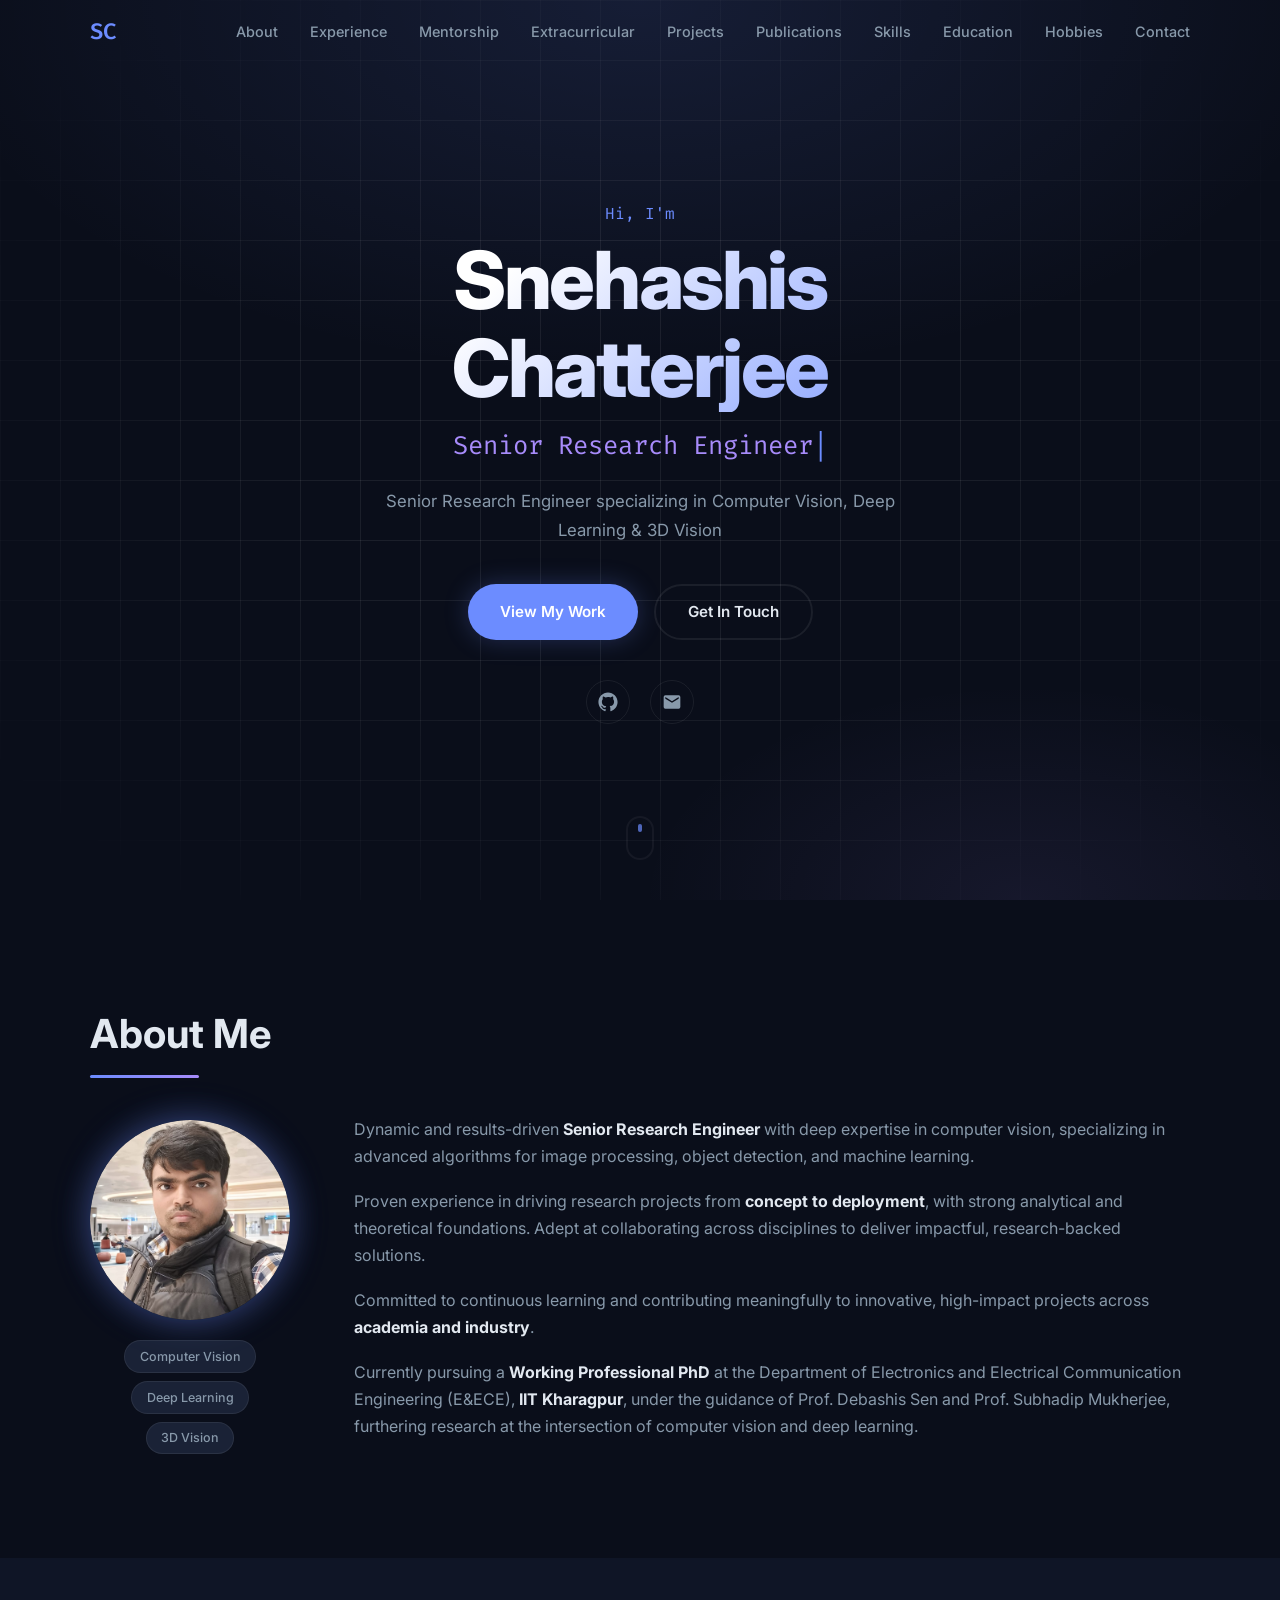
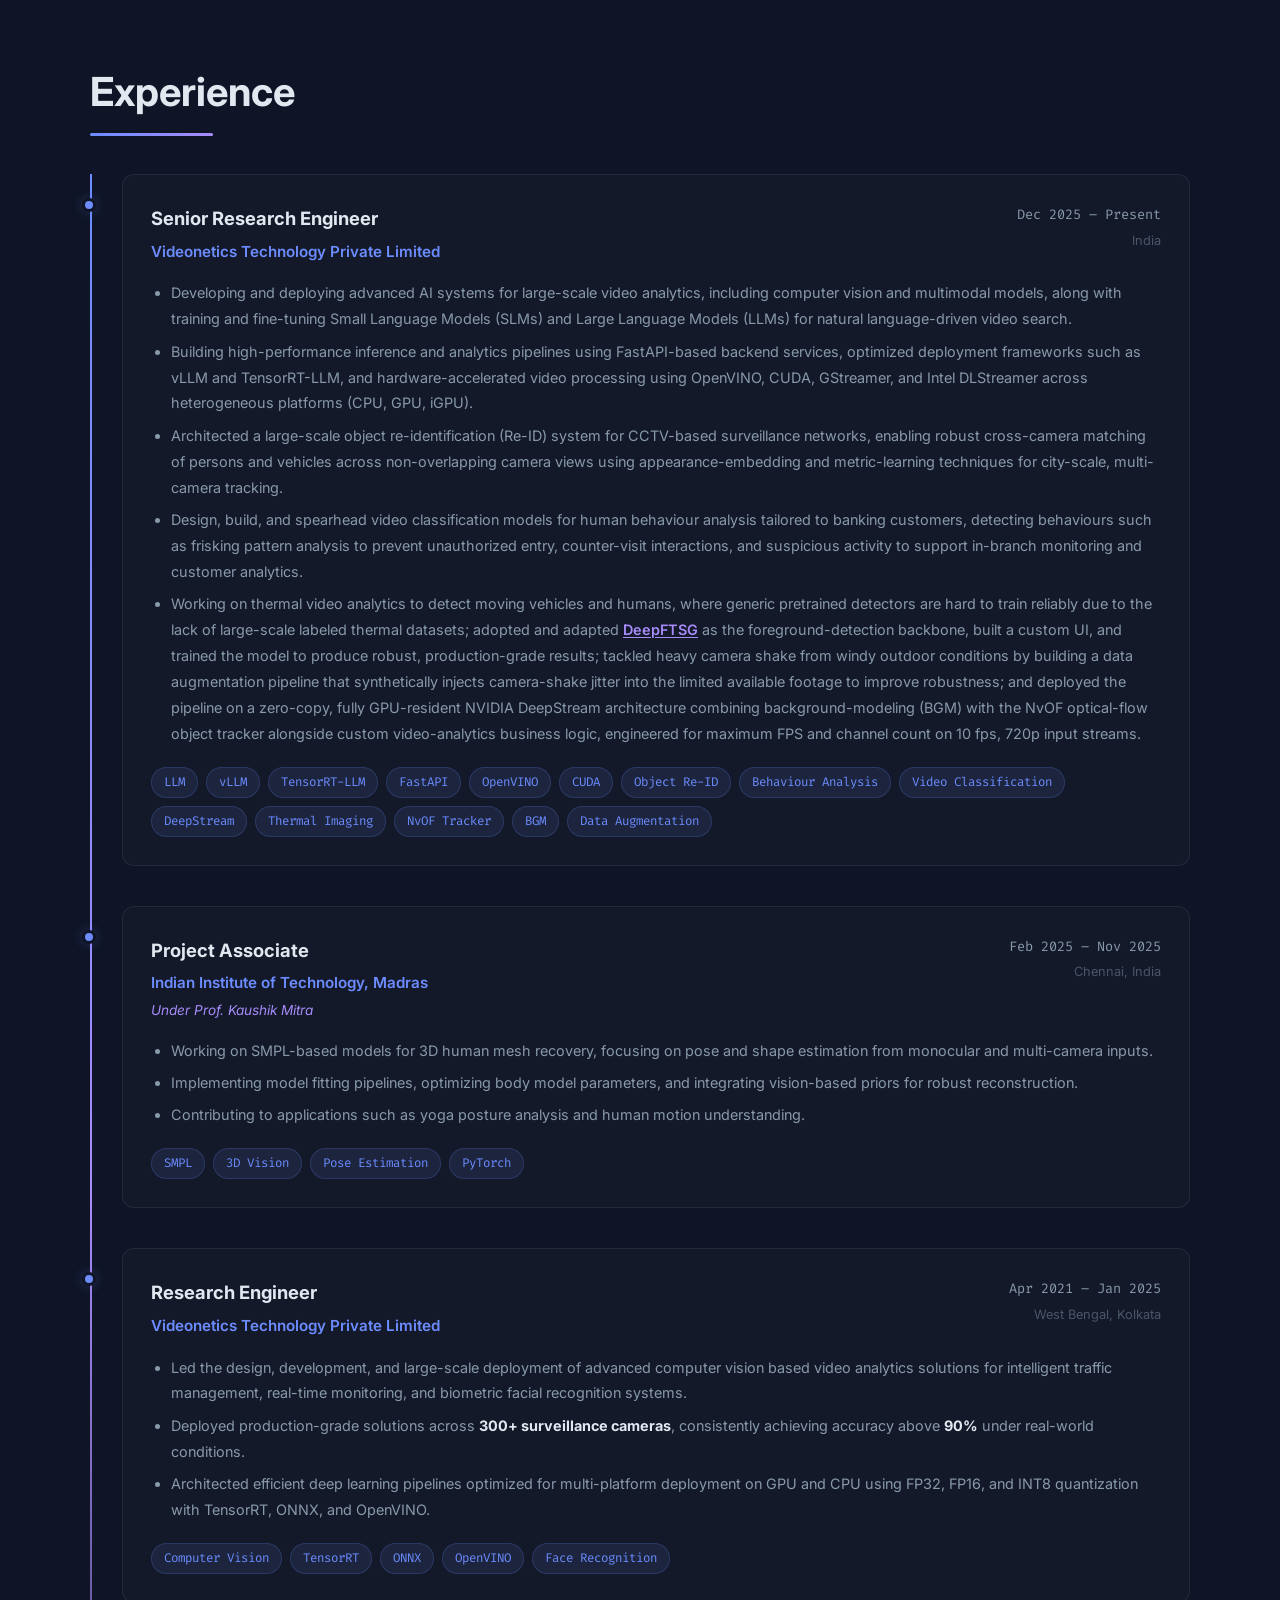
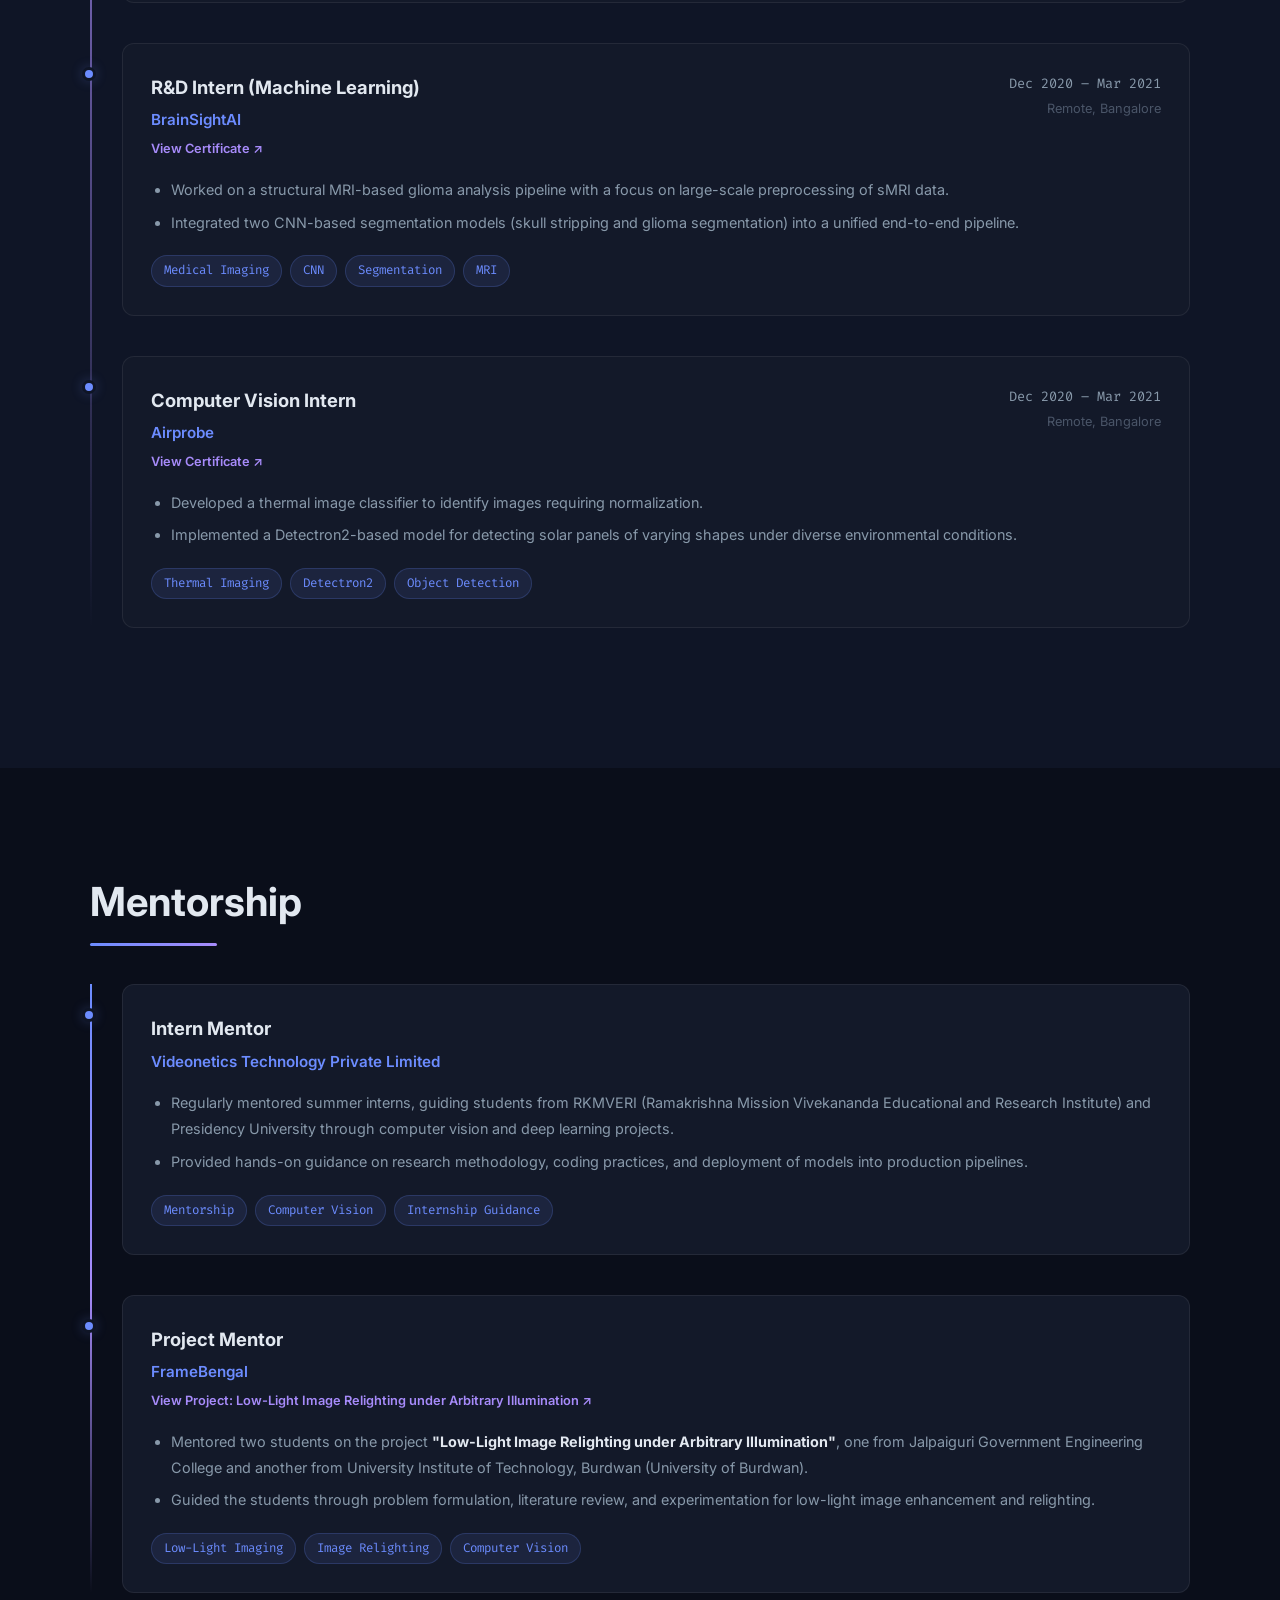
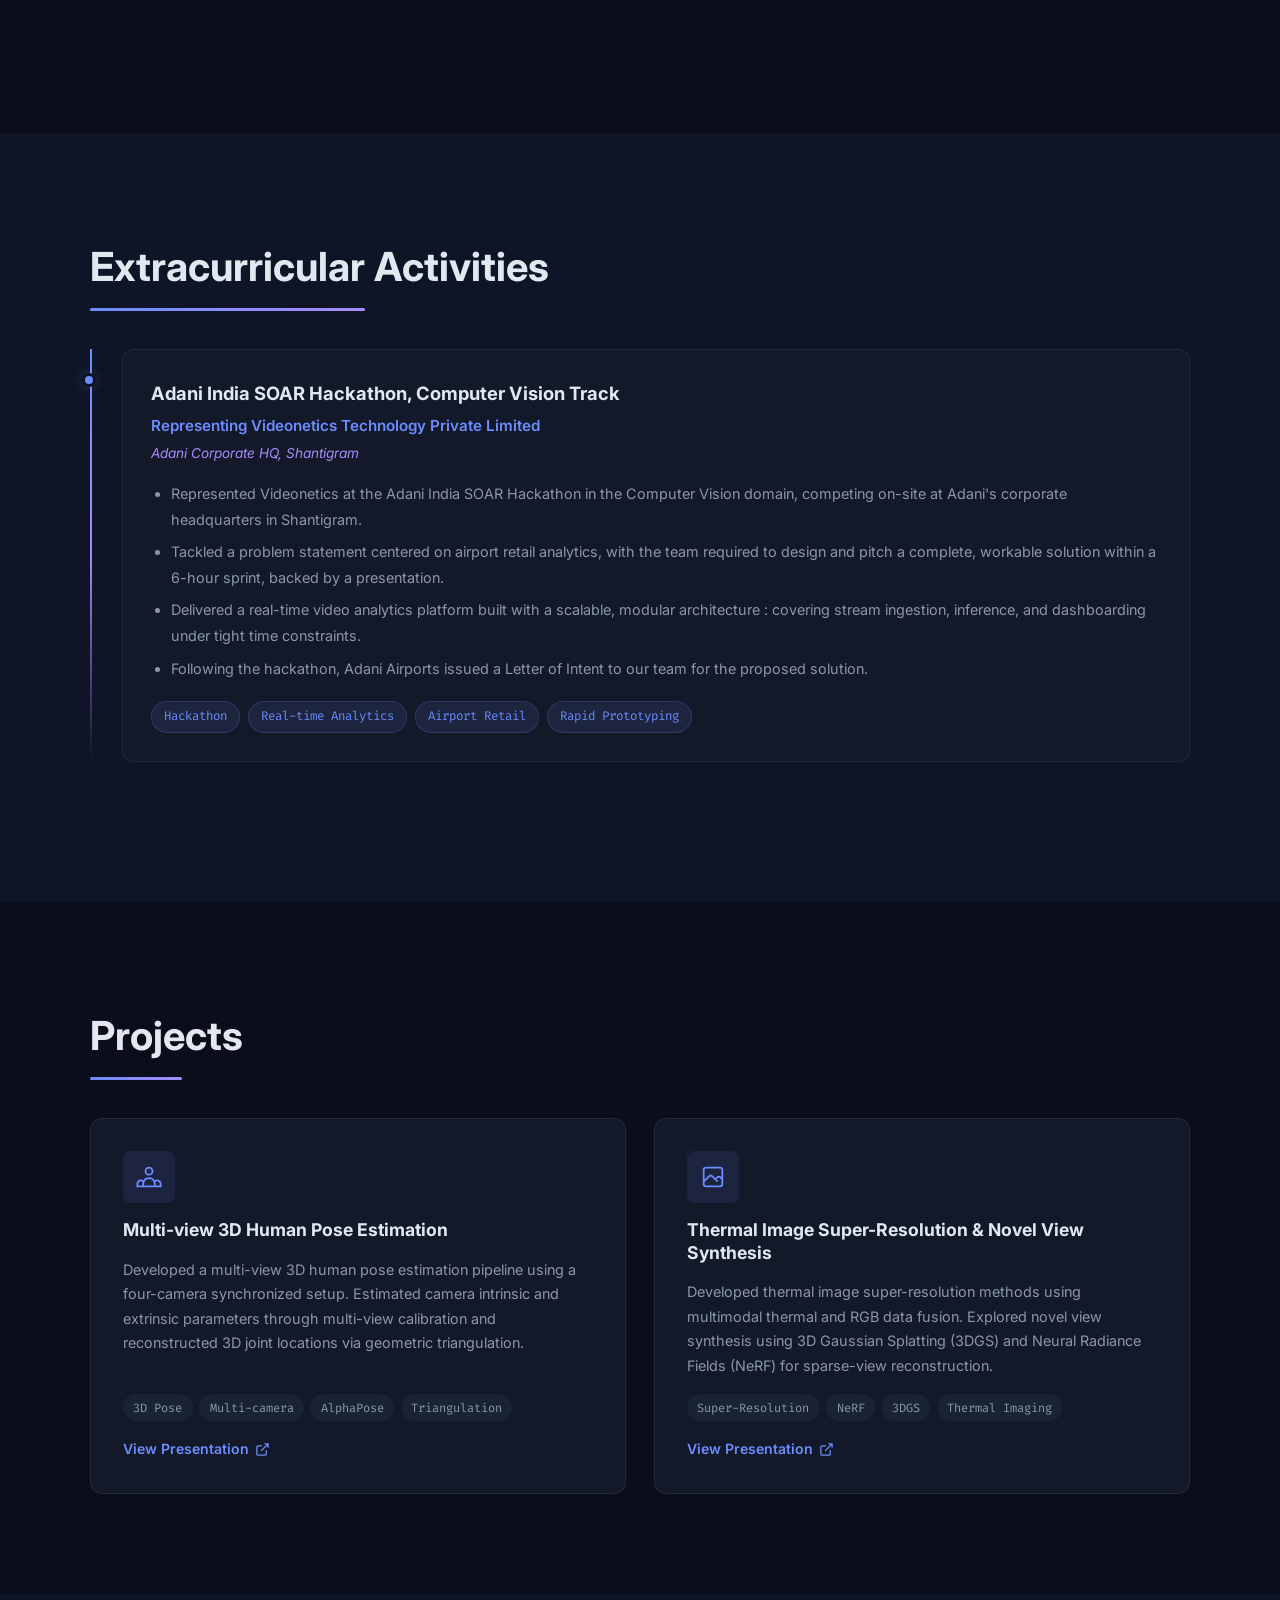
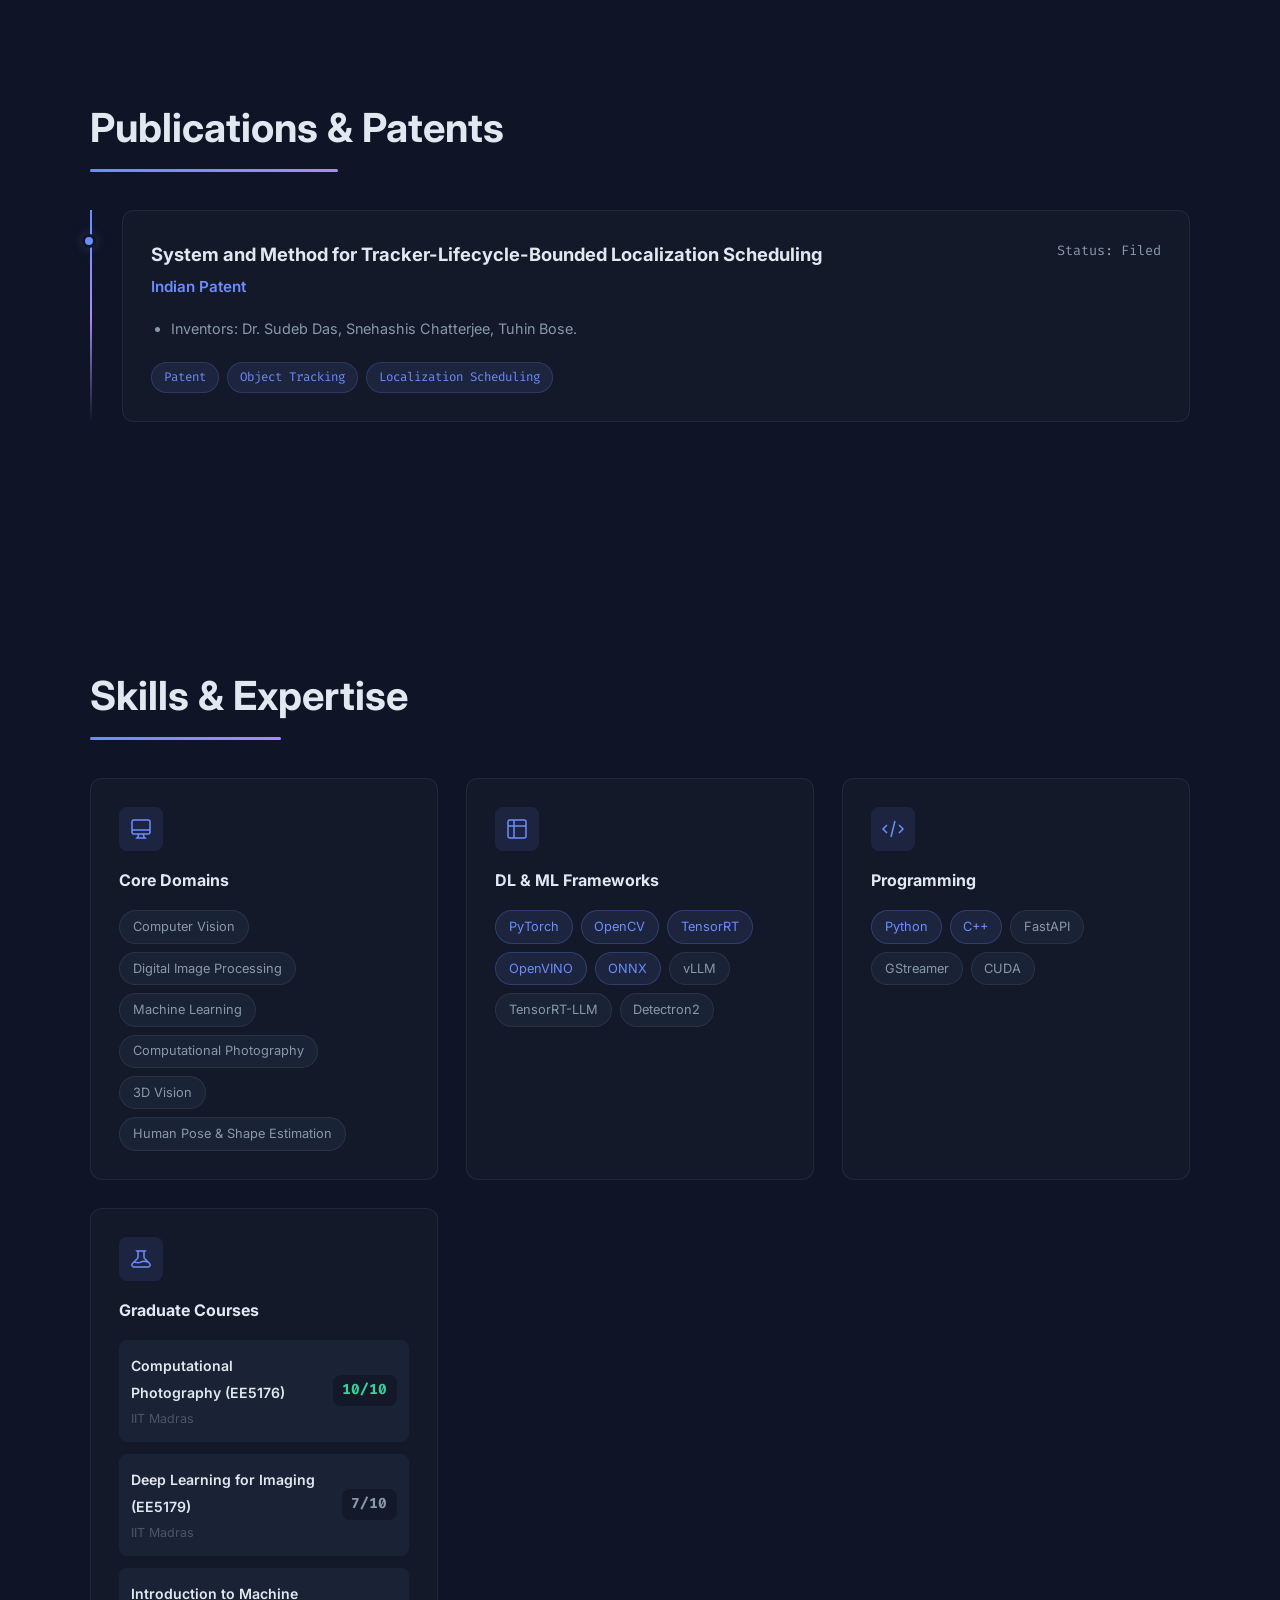
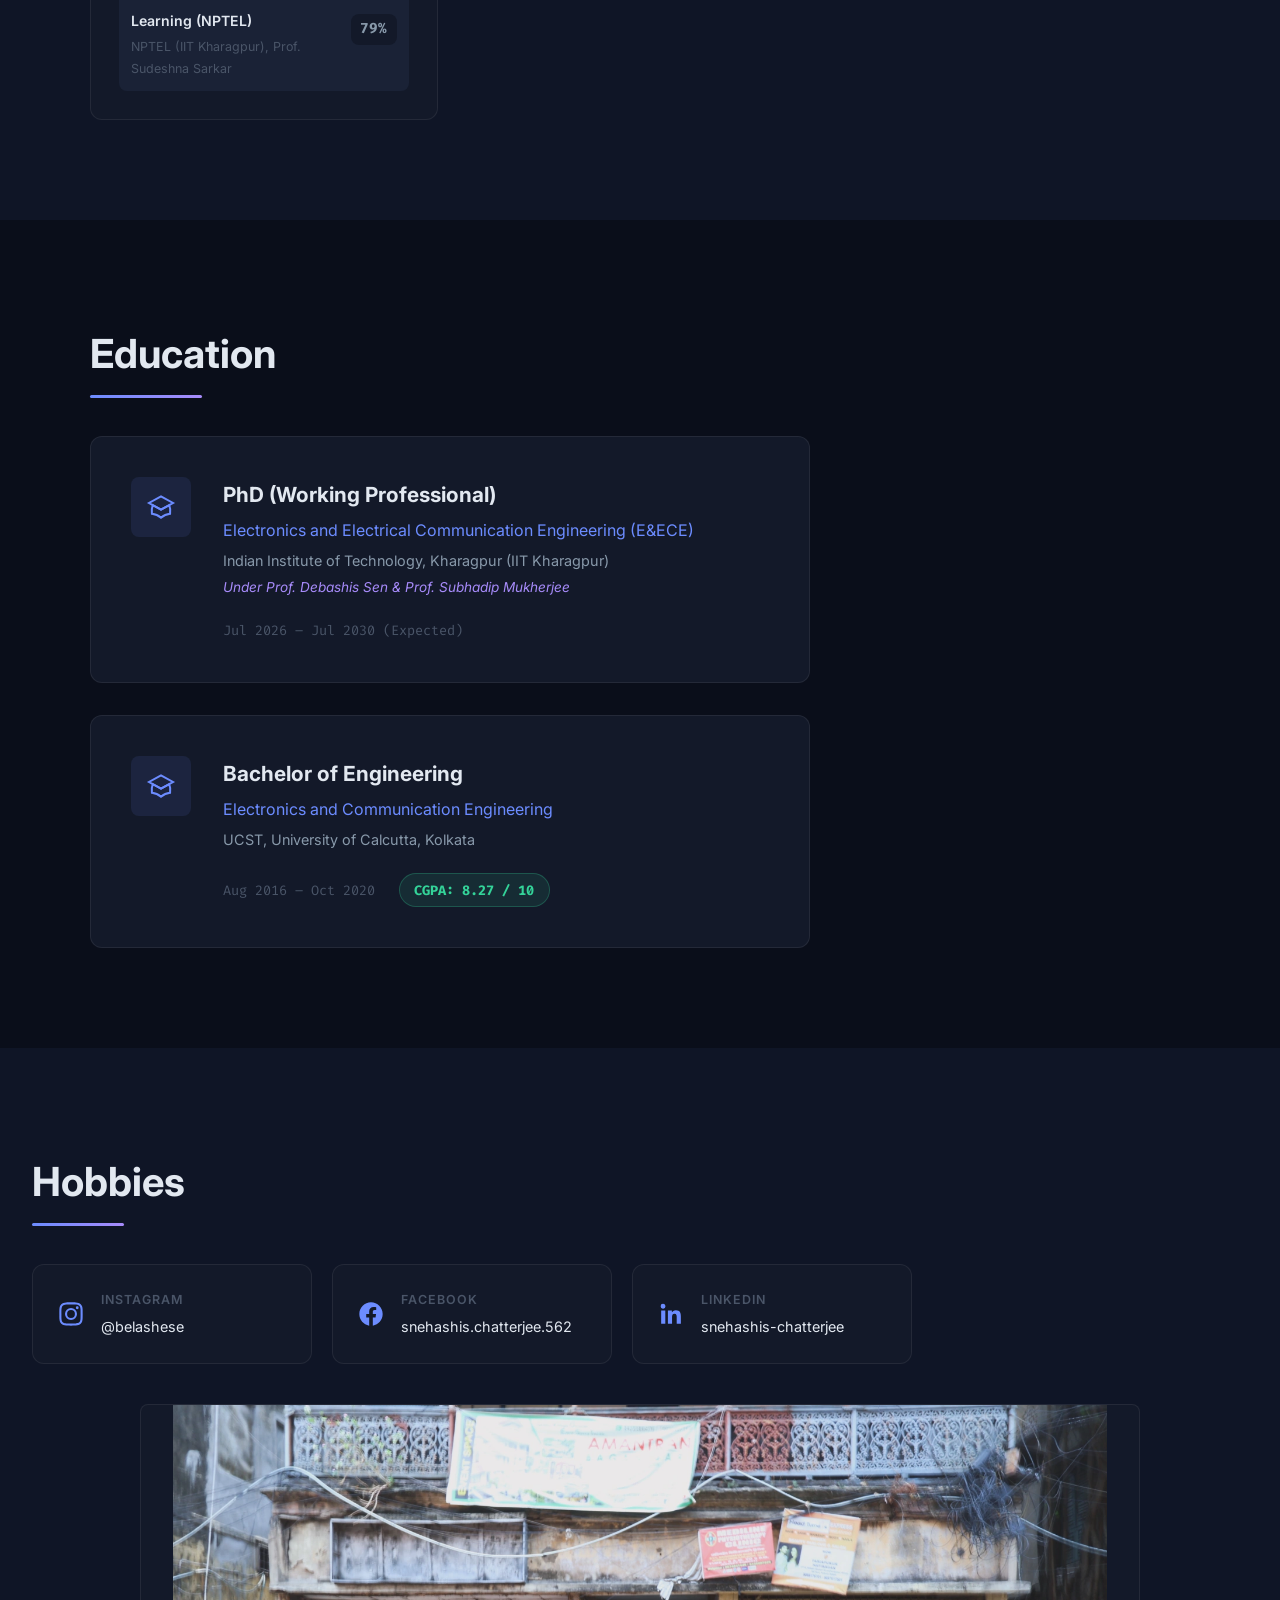
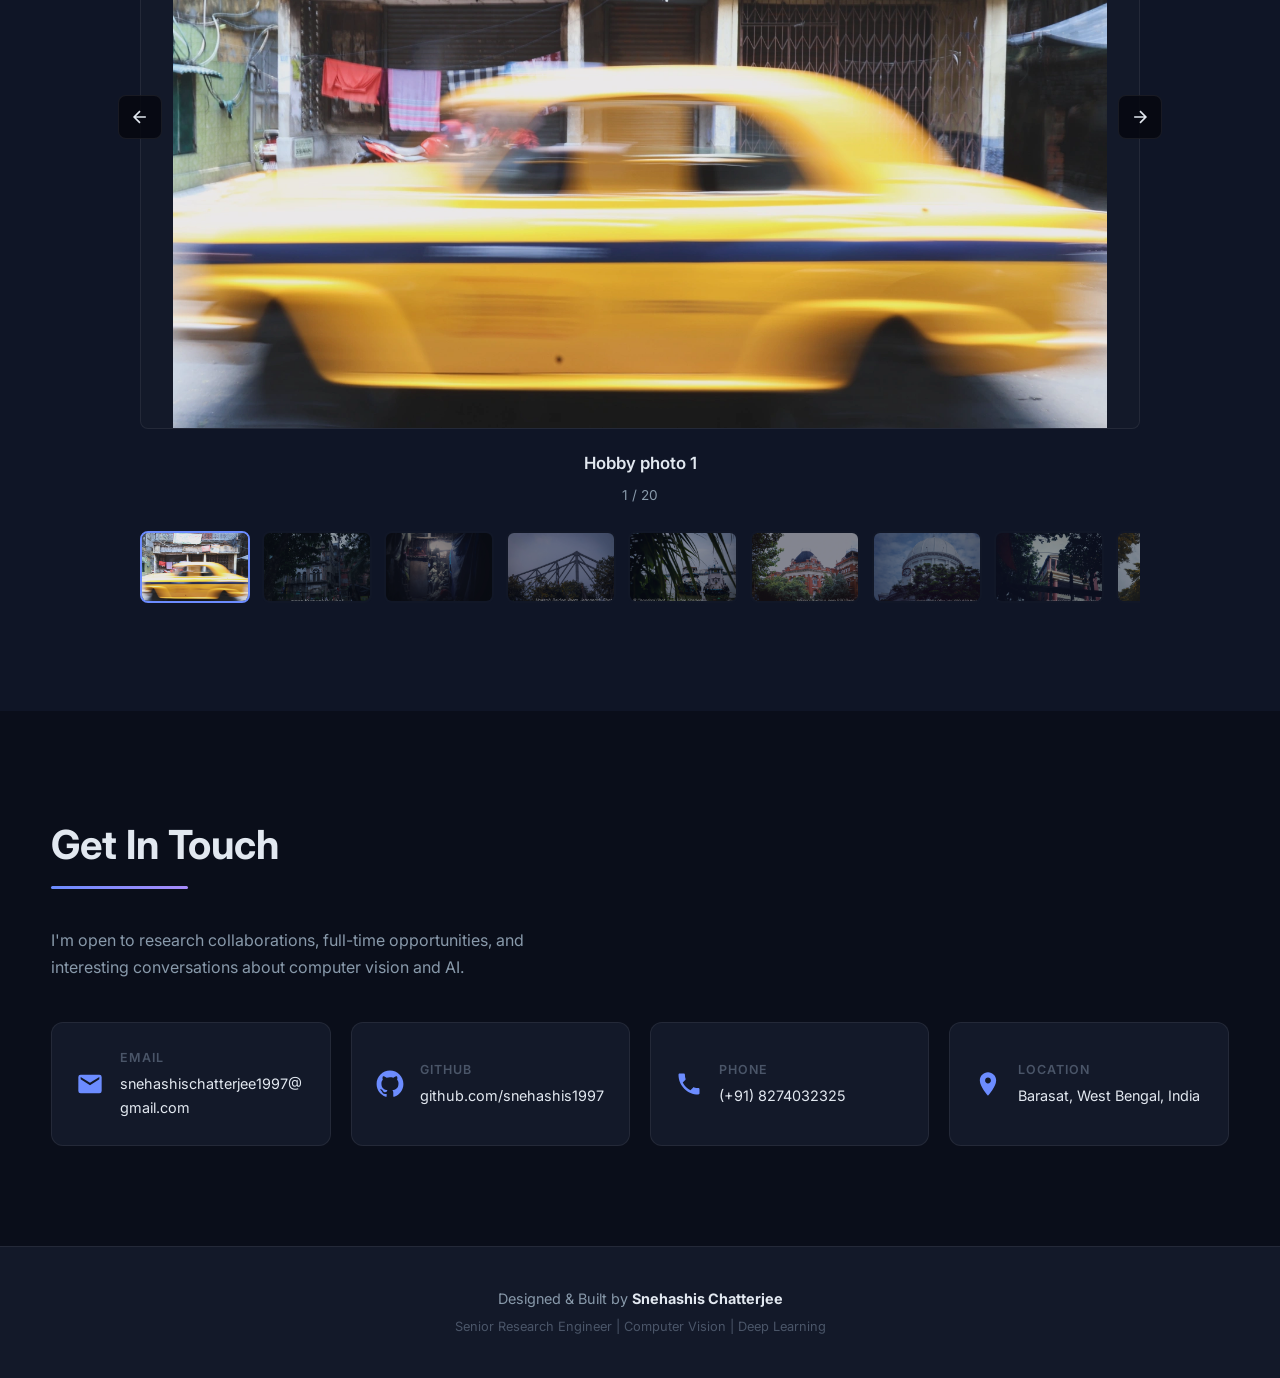
==== commit 93cc51a6: "Remove unnecessary dashes from body text Co-Authored-By: Claude Opus 5.5 <noreply@anthropic.com>" ====
--- a/index.html
+++ b/index.html
@@ -129,7 +129,7 @@
               <li>Building high-performance inference and analytics pipelines using FastAPI-based backend services, optimized deployment frameworks such as vLLM and TensorRT-LLM, and hardware-accelerated video processing using OpenVINO, CUDA, GStreamer, and Intel DLStreamer across heterogeneous platforms (CPU, GPU, iGPU).</li>
               <li>Architected a large-scale object re-identification (Re-ID) system for CCTV-based surveillance networks, enabling robust cross-camera matching of persons and vehicles across non-overlapping camera views using appearance-embedding and metric-learning techniques for city-scale, multi-camera tracking.</li>
               <li>Design, build, and spearhead video classification models for human behaviour analysis tailored to banking customers, detecting behaviours such as frisking pattern analysis to prevent unauthorized entry, counter-visit interactions, and suspicious activity to support in-branch monitoring and customer analytics.</li>
-              <li>Working on thermal video analytics to detect moving vehicles and humans, where generic pretrained detectors are hard to train reliably due to the lack of large-scale labeled thermal datasets — adopted and adapted <a href="https://github.com/CIVA-Lab/DeepFTSG" target="_blank" rel="noopener">DeepFTSG</a> as the foreground-detection backbone, built a custom UI, and trained the model to produce robust, production-grade results; tackled heavy camera shake from windy outdoor conditions by building a data augmentation pipeline that synthetically injects camera-shake jitter into the limited available footage to improve robustness; and deployed the pipeline on a zero-copy, fully GPU-resident NVIDIA DeepStream architecture combining background-modeling (BGM) with the NvOF optical-flow object tracker alongside custom video-analytics business logic, engineered for maximum FPS and channel count on 10 fps, 720p input streams.</li>
+              <li>Working on thermal video analytics to detect moving vehicles and humans, where generic pretrained detectors are hard to train reliably due to the lack of large-scale labeled thermal datasets; adopted and adapted <a href="https://github.com/CIVA-Lab/DeepFTSG" target="_blank" rel="noopener">DeepFTSG</a> as the foreground-detection backbone, built a custom UI, and trained the model to produce robust, production-grade results; tackled heavy camera shake from windy outdoor conditions by building a data augmentation pipeline that synthetically injects camera-shake jitter into the limited available footage to improve robustness; and deployed the pipeline on a zero-copy, fully GPU-resident NVIDIA DeepStream architecture combining background-modeling (BGM) with the NvOF optical-flow object tracker alongside custom video-analytics business logic, engineered for maximum FPS and channel count on 10 fps, 720p input streams.</li>
             </ul>
             <div class="card-tags">
               <span>LLM</span><span>vLLM</span><span>TensorRT-LLM</span><span>FastAPI</span><span>OpenVINO</span><span>CUDA</span><span>Object Re-ID</span><span>Behaviour Analysis</span><span>Video Classification</span><span>DeepStream</span><span>Thermal Imaging</span><span>NvOF Tracker</span><span>BGM</span><span>Data Augmentation</span>
@@ -176,7 +176,7 @@
               </div>
             </div>
             <ul class="card-list">
-              <li>Led the design, development, and large-scale deployment of advanced computer vision–based video analytics solutions for intelligent traffic management, real-time monitoring, and biometric facial recognition systems.</li>
+              <li>Led the design, development, and large-scale deployment of advanced computer vision based video analytics solutions for intelligent traffic management, real-time monitoring, and biometric facial recognition systems.</li>
               <li>Deployed production-grade solutions across <strong>300+ surveillance cameras</strong>, consistently achieving accuracy above <strong>90%</strong> under real-world conditions.</li>
               <li>Architected efficient deep learning pipelines optimized for multi-platform deployment on GPU and CPU using FP32, FP16, and INT8 quantization with TensorRT, ONNX, and OpenVINO.</li>
             </ul>
@@ -202,7 +202,7 @@
             </div>
             <ul class="card-list">
               <li>Worked on a structural MRI-based glioma analysis pipeline with a focus on large-scale preprocessing of sMRI data.</li>
-              <li>Integrated two CNN-based segmentation models—skull stripping and glioma segmentation—into a unified end-to-end pipeline.</li>
+              <li>Integrated two CNN-based segmentation models (skull stripping and glioma segmentation) into a unified end-to-end pipeline.</li>
             </ul>
             <div class="card-tags">
               <span>Medical Imaging</span><span>CNN</span><span>Segmentation</span><span>MRI</span>
@@ -274,7 +274,7 @@
               </div>
             </div>
             <ul class="card-list">
-              <li>Mentored two students on the project <strong>"Low-Light Image Relighting under Arbitrary Illumination"</strong> — one from Jalpaiguri Government Engineering College and another from University Institute of Technology, Burdwan (University of Burdwan).</li>
+              <li>Mentored two students on the project <strong>"Low-Light Image Relighting under Arbitrary Illumination"</strong>, one from Jalpaiguri Government Engineering College and another from University Institute of Technology, Burdwan (University of Burdwan).</li>
               <li>Guided the students through problem formulation, literature review, and experimentation for low-light image enhancement and relighting.</li>
             </ul>
             <div class="card-tags">
--- a/style.css
+++ b/style.css
@@ -878,6 +878,10 @@
   gap: 1.25rem;
 }
 
+#contact .container {
+  width: min(1210px, 92%);
+}
+
 /* ---------- HOBBIES ---------- */
 #hobbies .container {
   width: min(1600px, 95%);
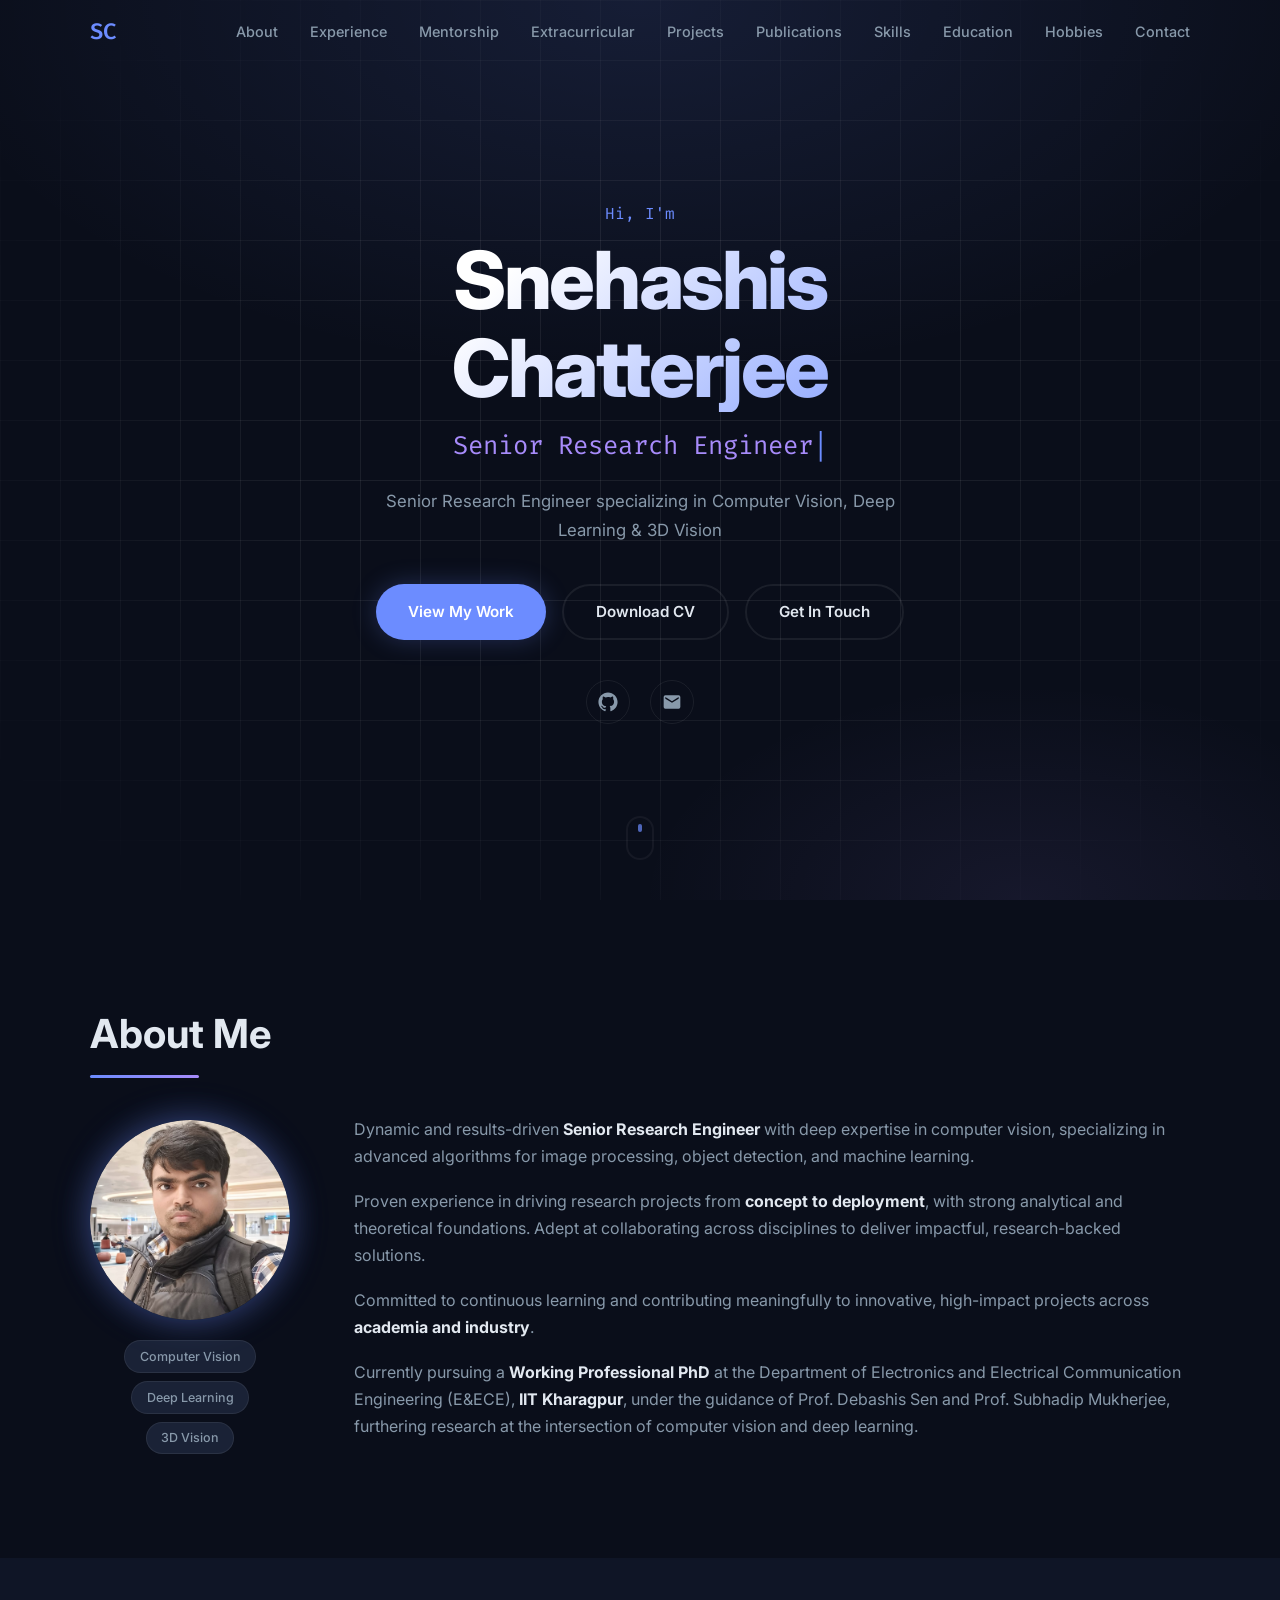
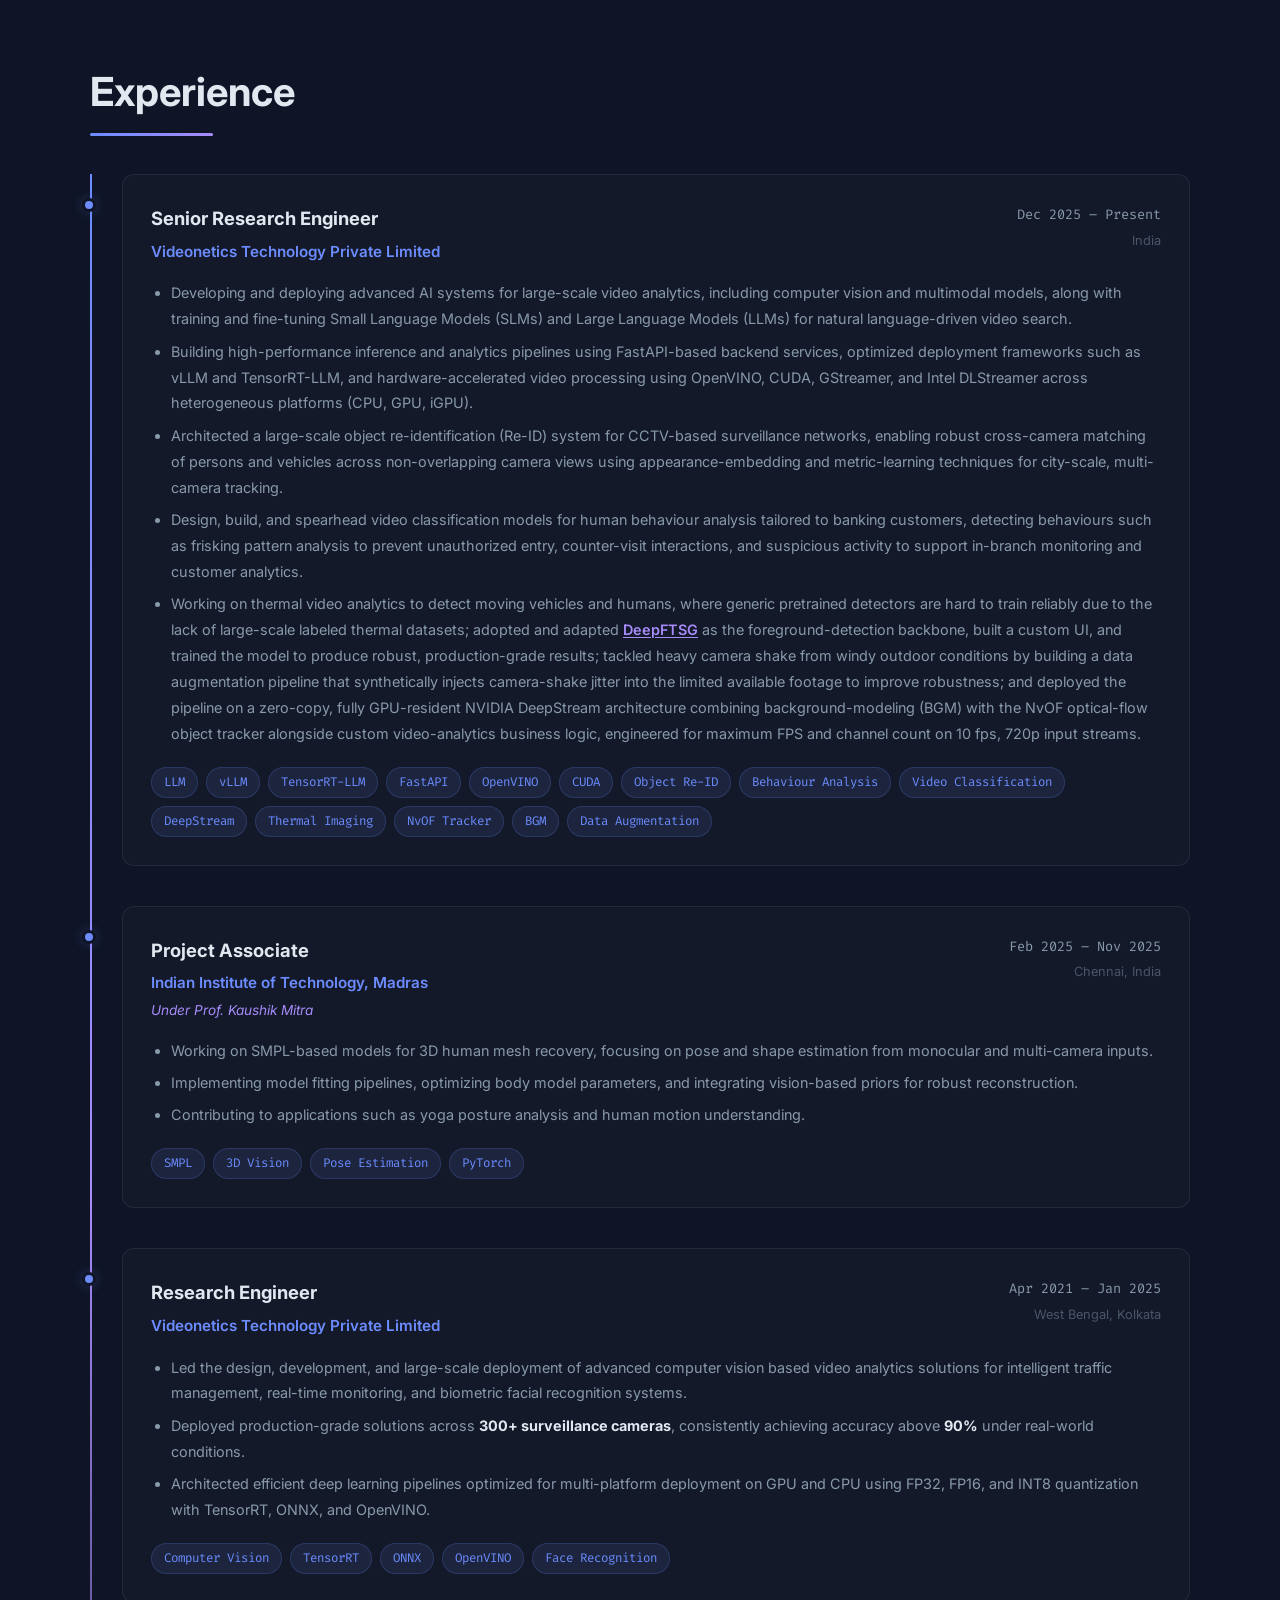
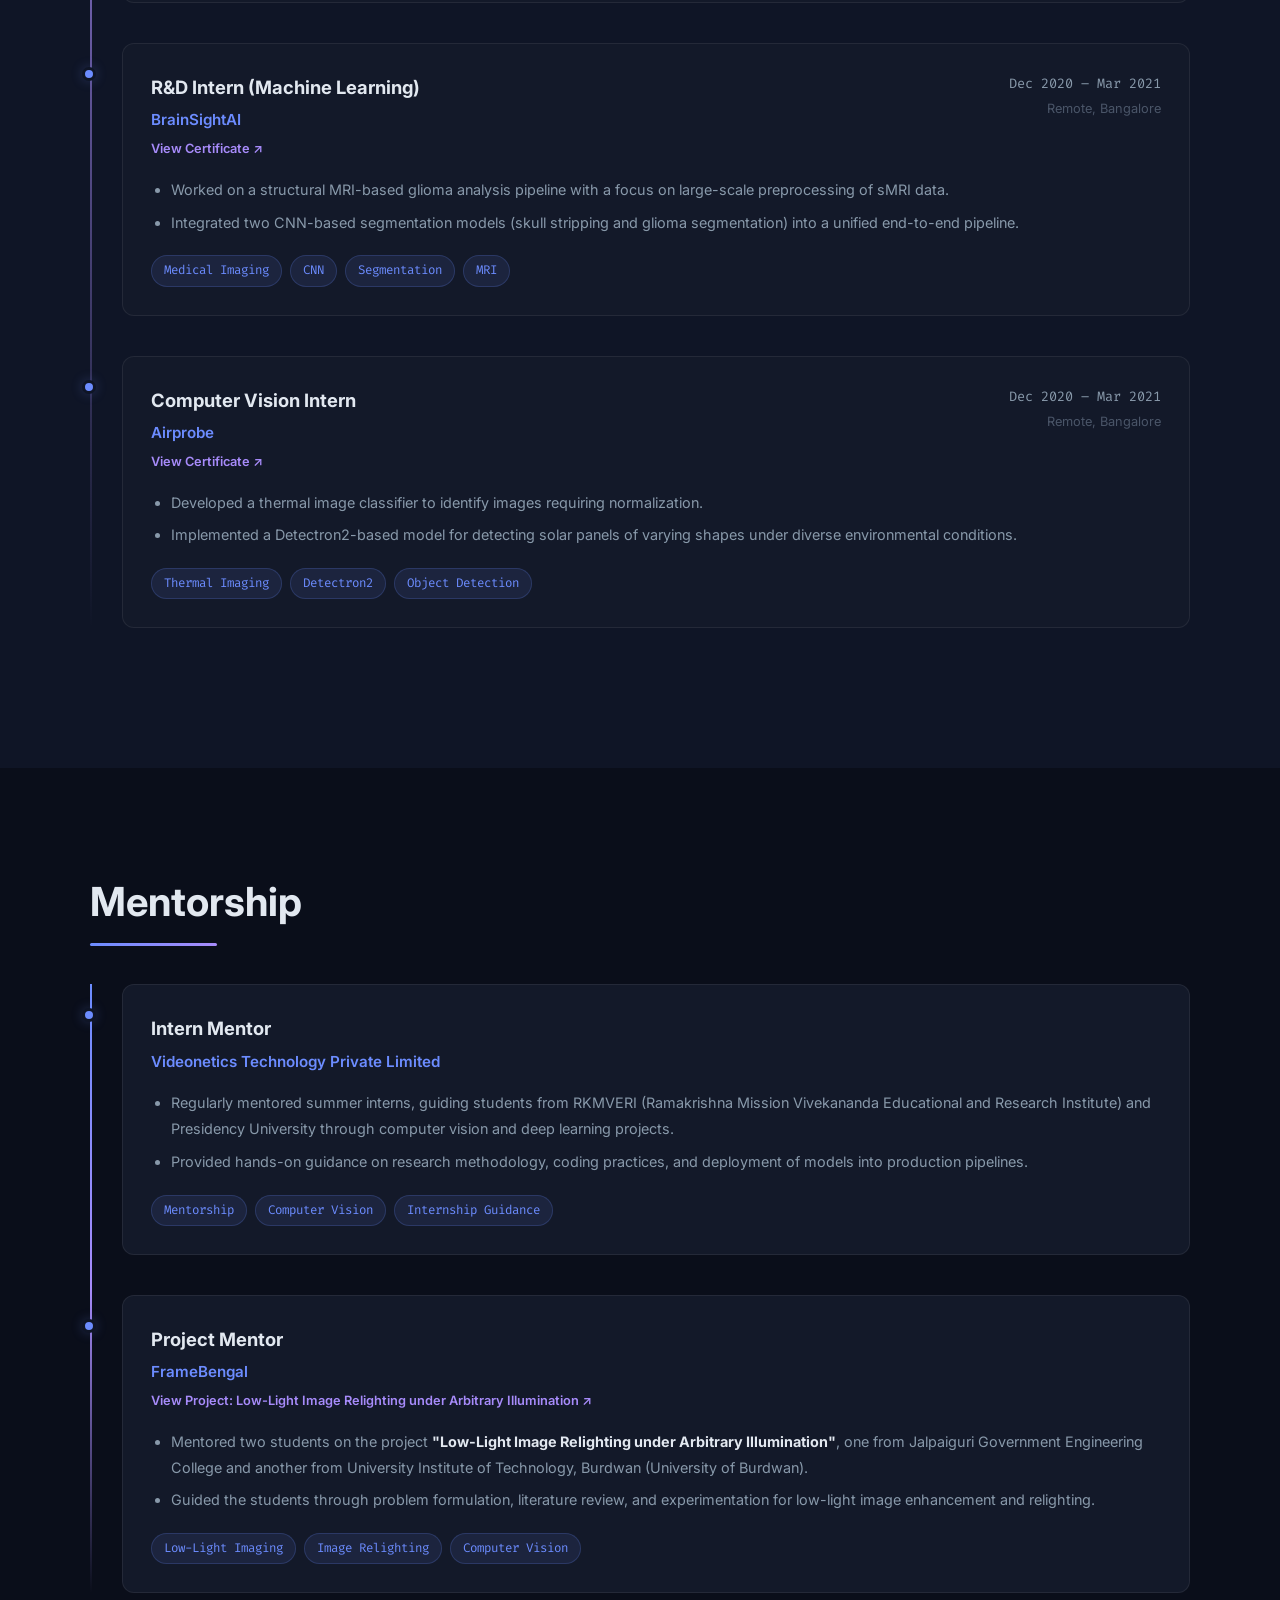
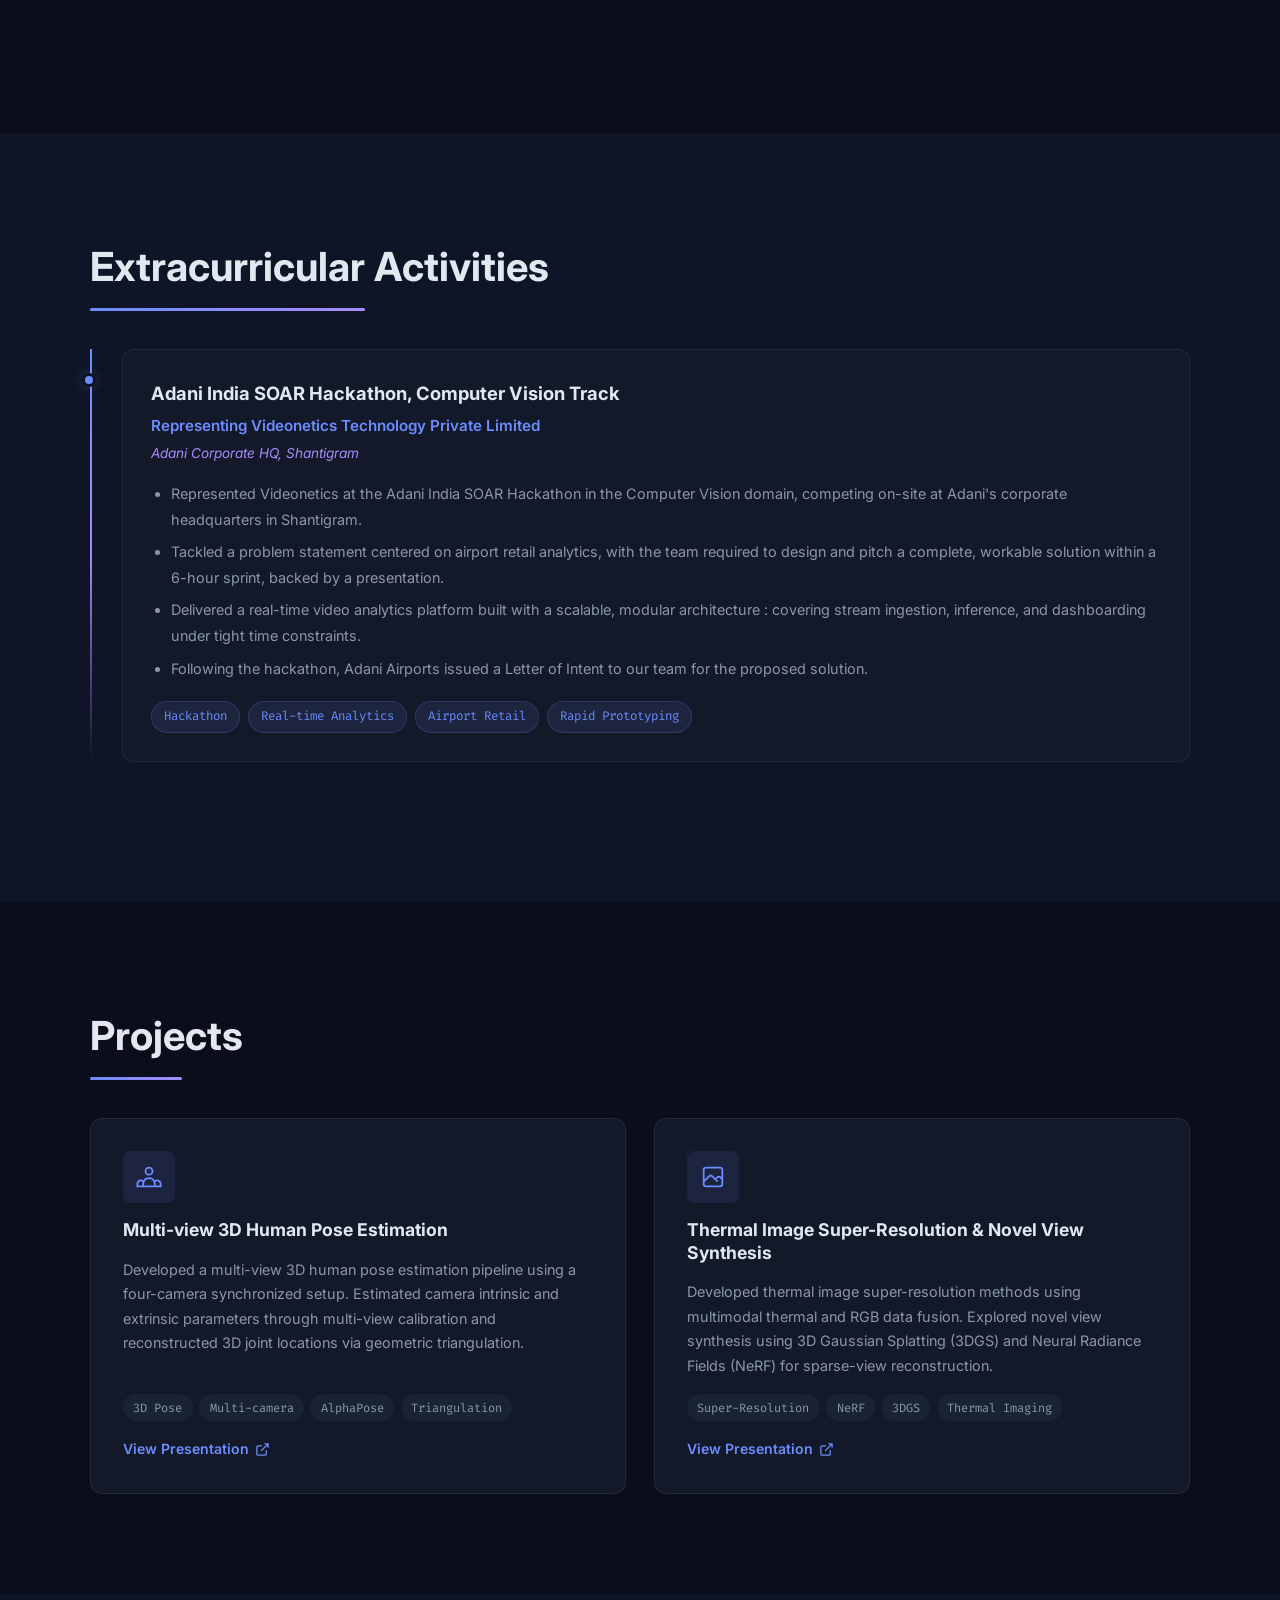
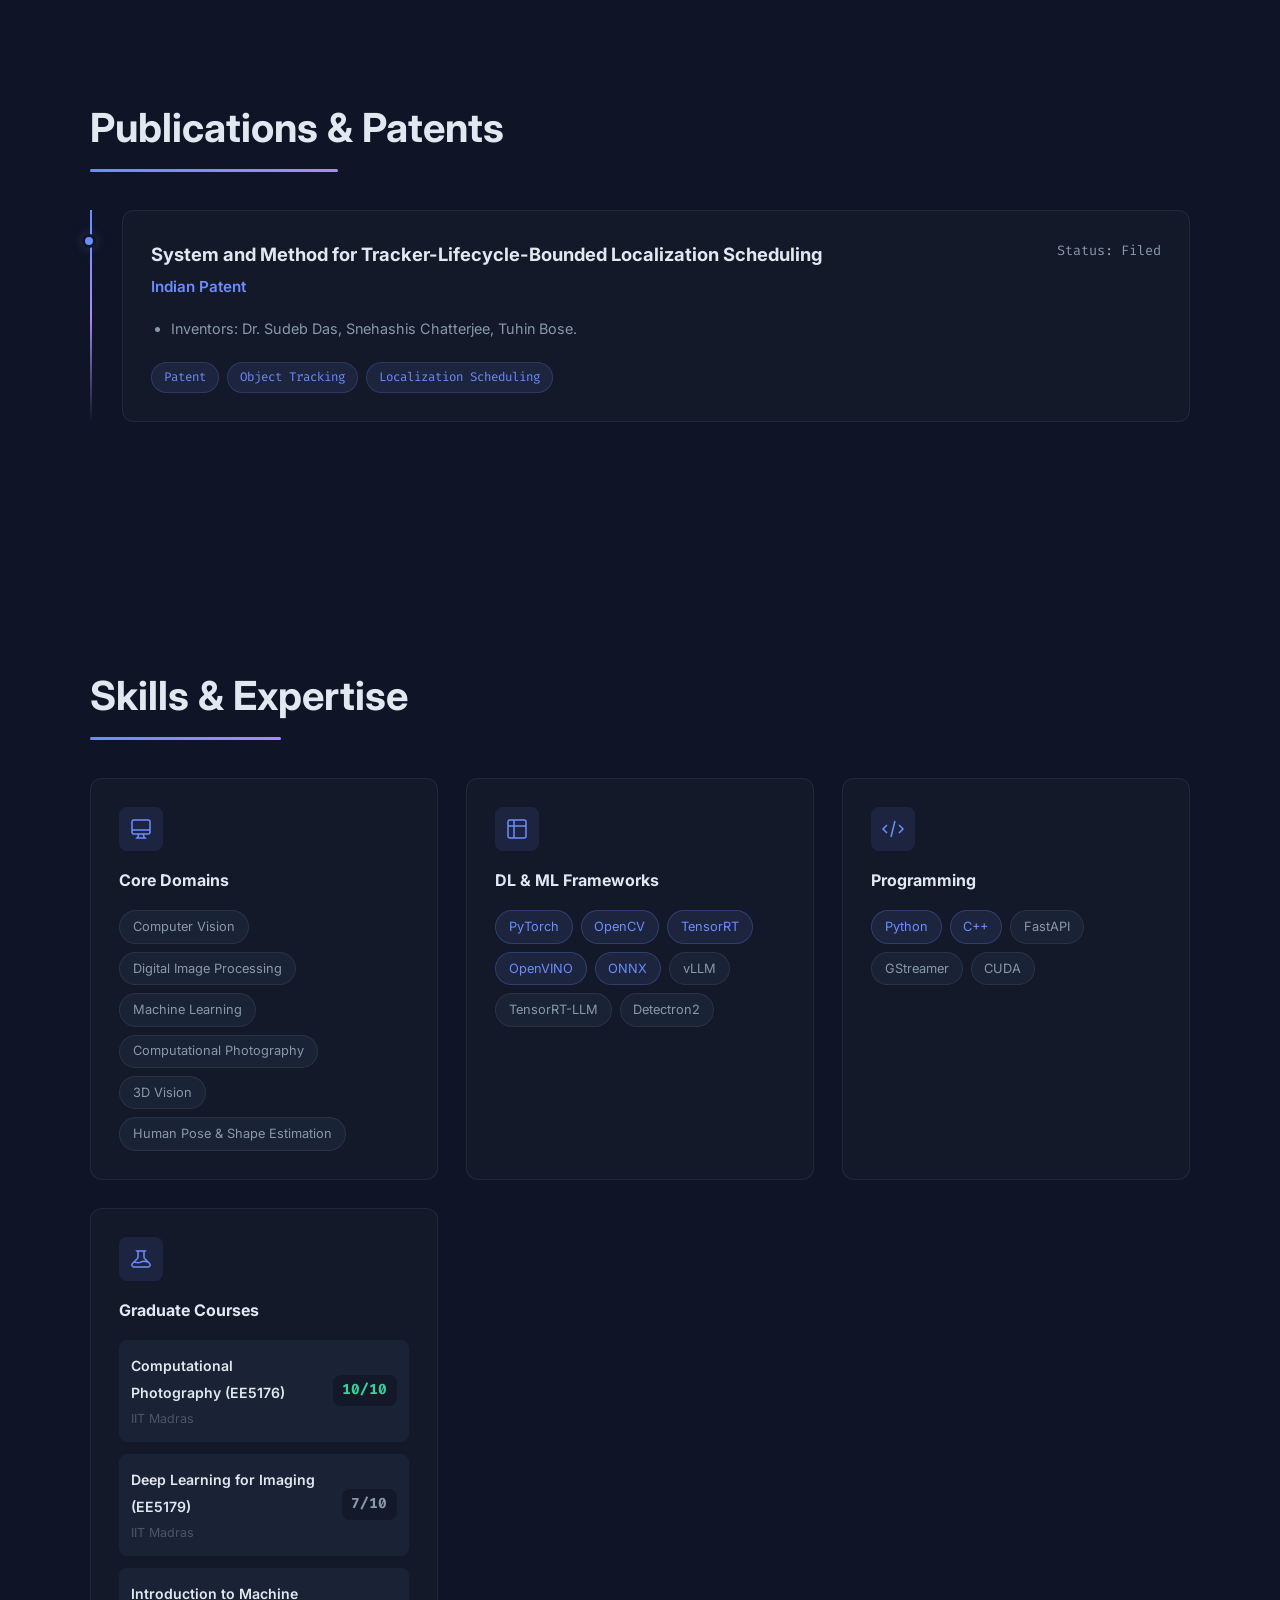
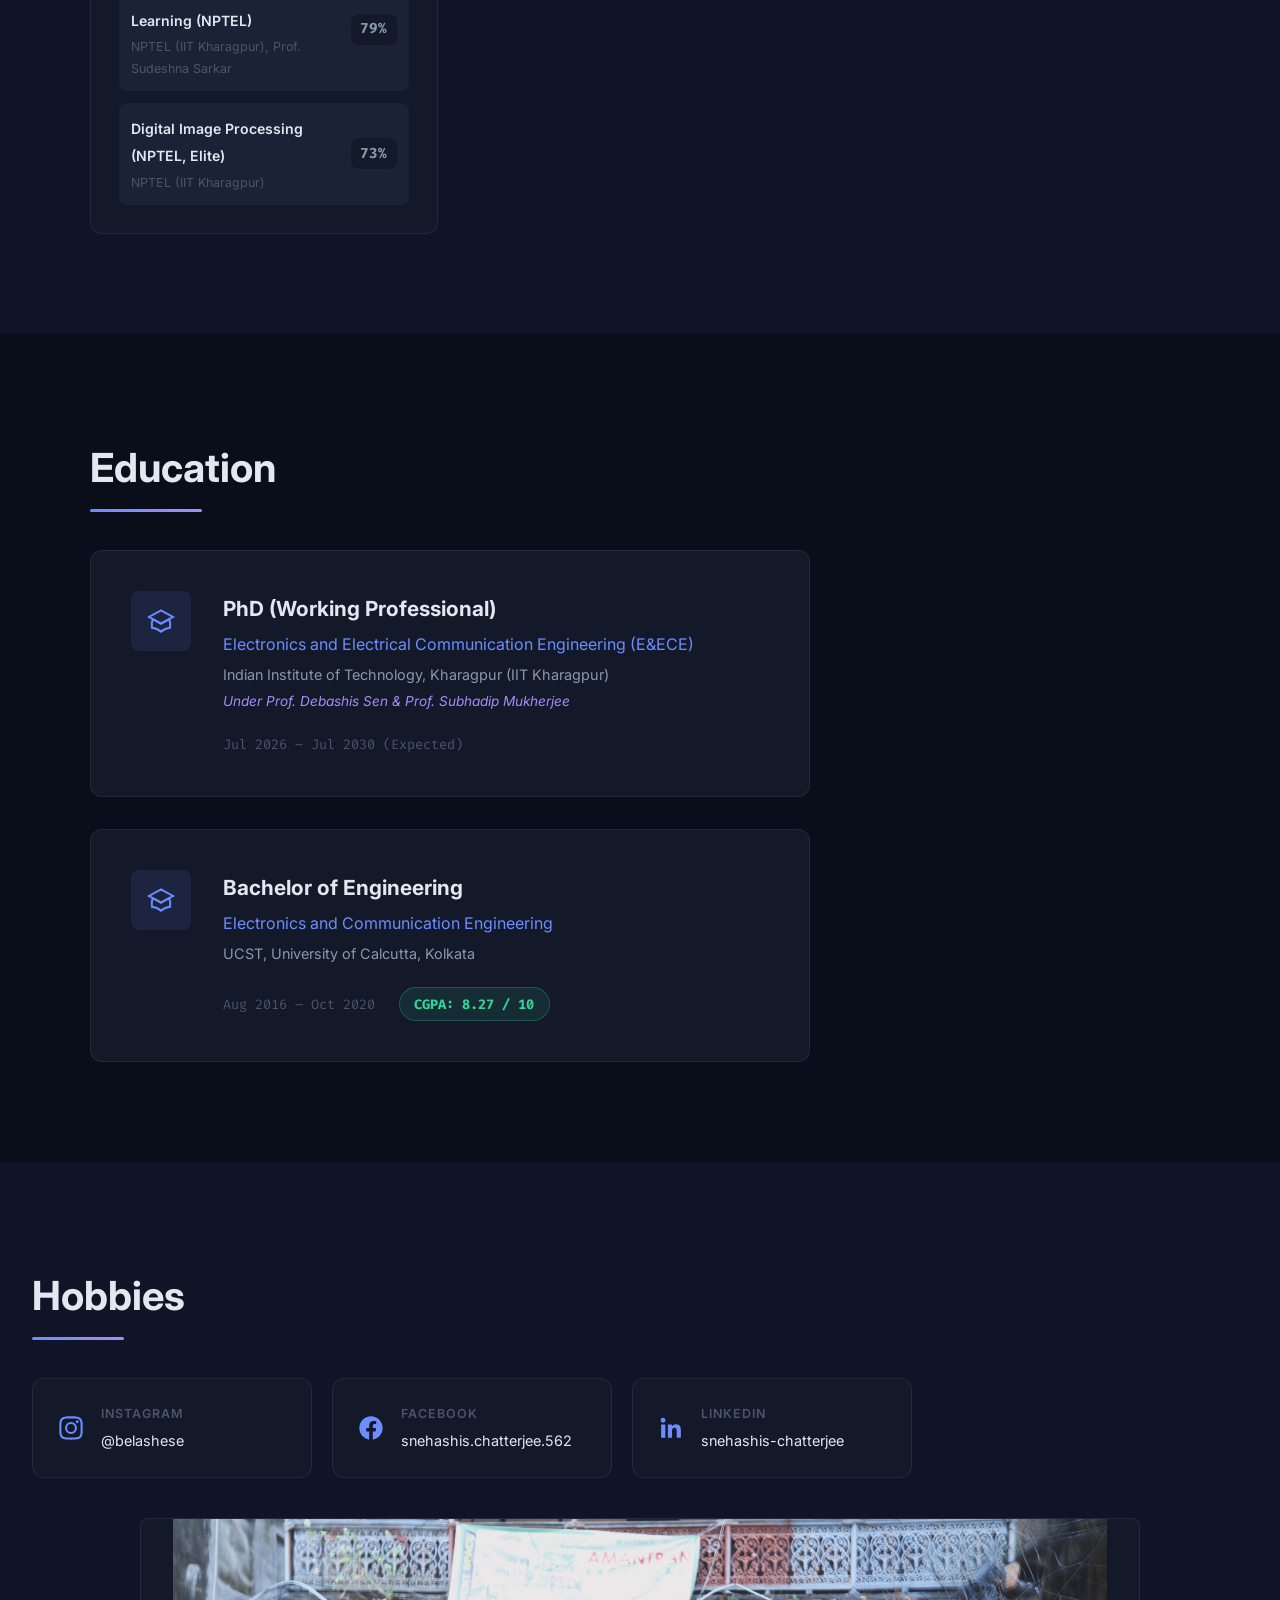
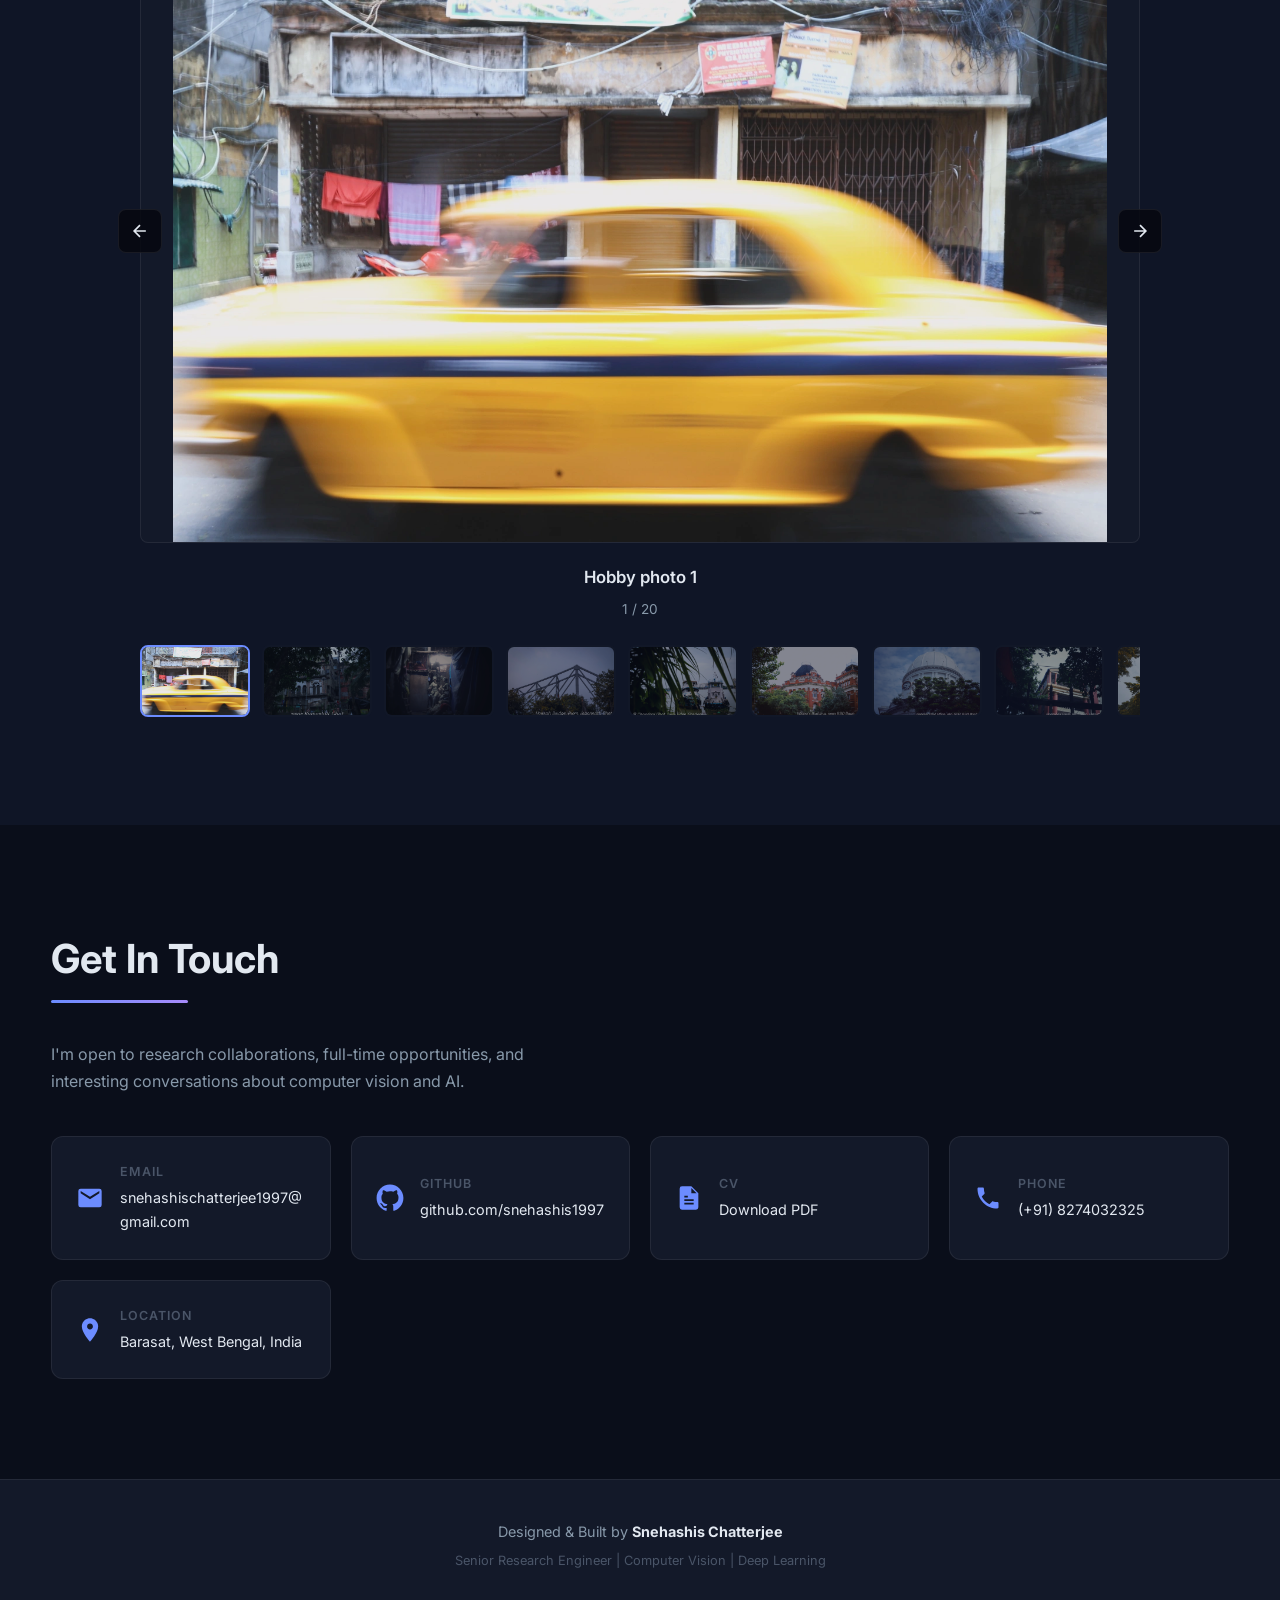
==== commit 4f956afc: "Add Digital Image Processing NPTEL certificate and CV download links Co-Authored-By: Claude Sonnet 5" ====
--- a/index.html
+++ b/index.html
@@ -47,6 +47,7 @@
       </p>
       <div class="hero-btns">
         <a href="#experience" class="btn btn-primary">View My Work</a>
+        <a href="Snehashis_Chatterjee_Resume_Current.pdf" target="_blank" rel="noopener" class="btn btn-outline">Download CV</a>
         <a href="#contact" class="btn btn-outline">Get In Touch</a>
       </div>
       <div class="hero-socials">
@@ -193,7 +194,7 @@
               <div>
                 <h3 class="card-title">R&amp;D Intern (Machine Learning)</h3>
                 <p class="card-company">BrainSightAI</p>
-                <a href="https://drive.google.com/file/d/1DCNoDzHQYhBTac9ZnyHNfElj2GXoSfxm/view?usp=sharing" target="_blank" rel="noopener" class="card-cert-link">View Certificate ↗</a>
+                <a href="certificates/brainsightai-internship-certificate.pdf" target="_blank" rel="noopener" class="card-cert-link">View Certificate ↗</a>
               </div>
               <div class="card-meta">
                 <span class="card-date">Dec 2020 – Mar 2021</span>
@@ -217,7 +218,7 @@
               <div>
                 <h3 class="card-title">Computer Vision Intern</h3>
                 <p class="card-company">Airprobe</p>
-                <a href="https://drive.google.com/file/d/1cGtvKymSWyv-Llq9wtgc-mP66jsvZ0ap/view?usp=sharing" target="_blank" rel="noopener" class="card-cert-link">View Certificate ↗</a>
+                <a href="certificates/airprobe-internship-certificate.pdf" target="_blank" rel="noopener" class="card-cert-link">View Certificate ↗</a>
               </div>
               <div class="card-meta">
                 <span class="card-date">Dec 2020 – Mar 2021</span>
@@ -468,6 +469,13 @@
                 <p class="course-inst">NPTEL (IIT Kharagpur), Prof. Sudeshna Sarkar</p>
               </div>
               <span class="course-grade">79%</span>
+            </div>
+            <div class="course-item">
+              <div>
+                <a href="courses/NOC26EE178S858205158.pdf" target="_blank" rel="noopener" class="course-name">Digital Image Processing (NPTEL, Elite)</a>
+                <p class="course-inst">NPTEL (IIT Kharagpur)</p>
+              </div>
+              <span class="course-grade">73%</span>
             </div>
           </div>
         </div>
@@ -604,6 +612,13 @@
             <p class="contact-value">github.com/snehashis1997</p>
           </div>
         </a>
+        <a href="Snehashis_Chatterjee_Resume_Current.pdf" target="_blank" rel="noopener" class="contact-card">
+          <svg viewBox="0 0 24 24" fill="currentColor"><path d="M14 2H6a2 2 0 0 0-2 2v16a2 2 0 0 0 2 2h12a2 2 0 0 0 2-2V8l-6-6zm0 1.5L18.5 8H14V3.5zM8 13h8v1.5H8V13zm0 3h8v1.5H8V16zm0-6h3v1.5H8V10z"/></svg>
+          <div>
+            <p class="contact-label">CV</p>
+            <p class="contact-value">Download PDF</p>
+          </div>
+        </a>
         <div class="contact-card no-link">
           <svg viewBox="0 0 24 24" fill="currentColor"><path d="M6.62 10.79a15.053 15.053 0 0 0 6.59 6.59l2.2-2.2c.27-.27.67-.36 1.02-.24 1.12.37 2.33.57 3.57.57.55 0 1 .45 1 1V20c0 .55-.45 1-1 1-9.39 0-17-7.61-17-17 0-.55.45-1 1-1h3.5c.55 0 1 .45 1 1 0 1.25.2 2.45.57 3.57.11.35.03.74-.25 1.02l-2.2 2.2z"/></svg>
           <div>
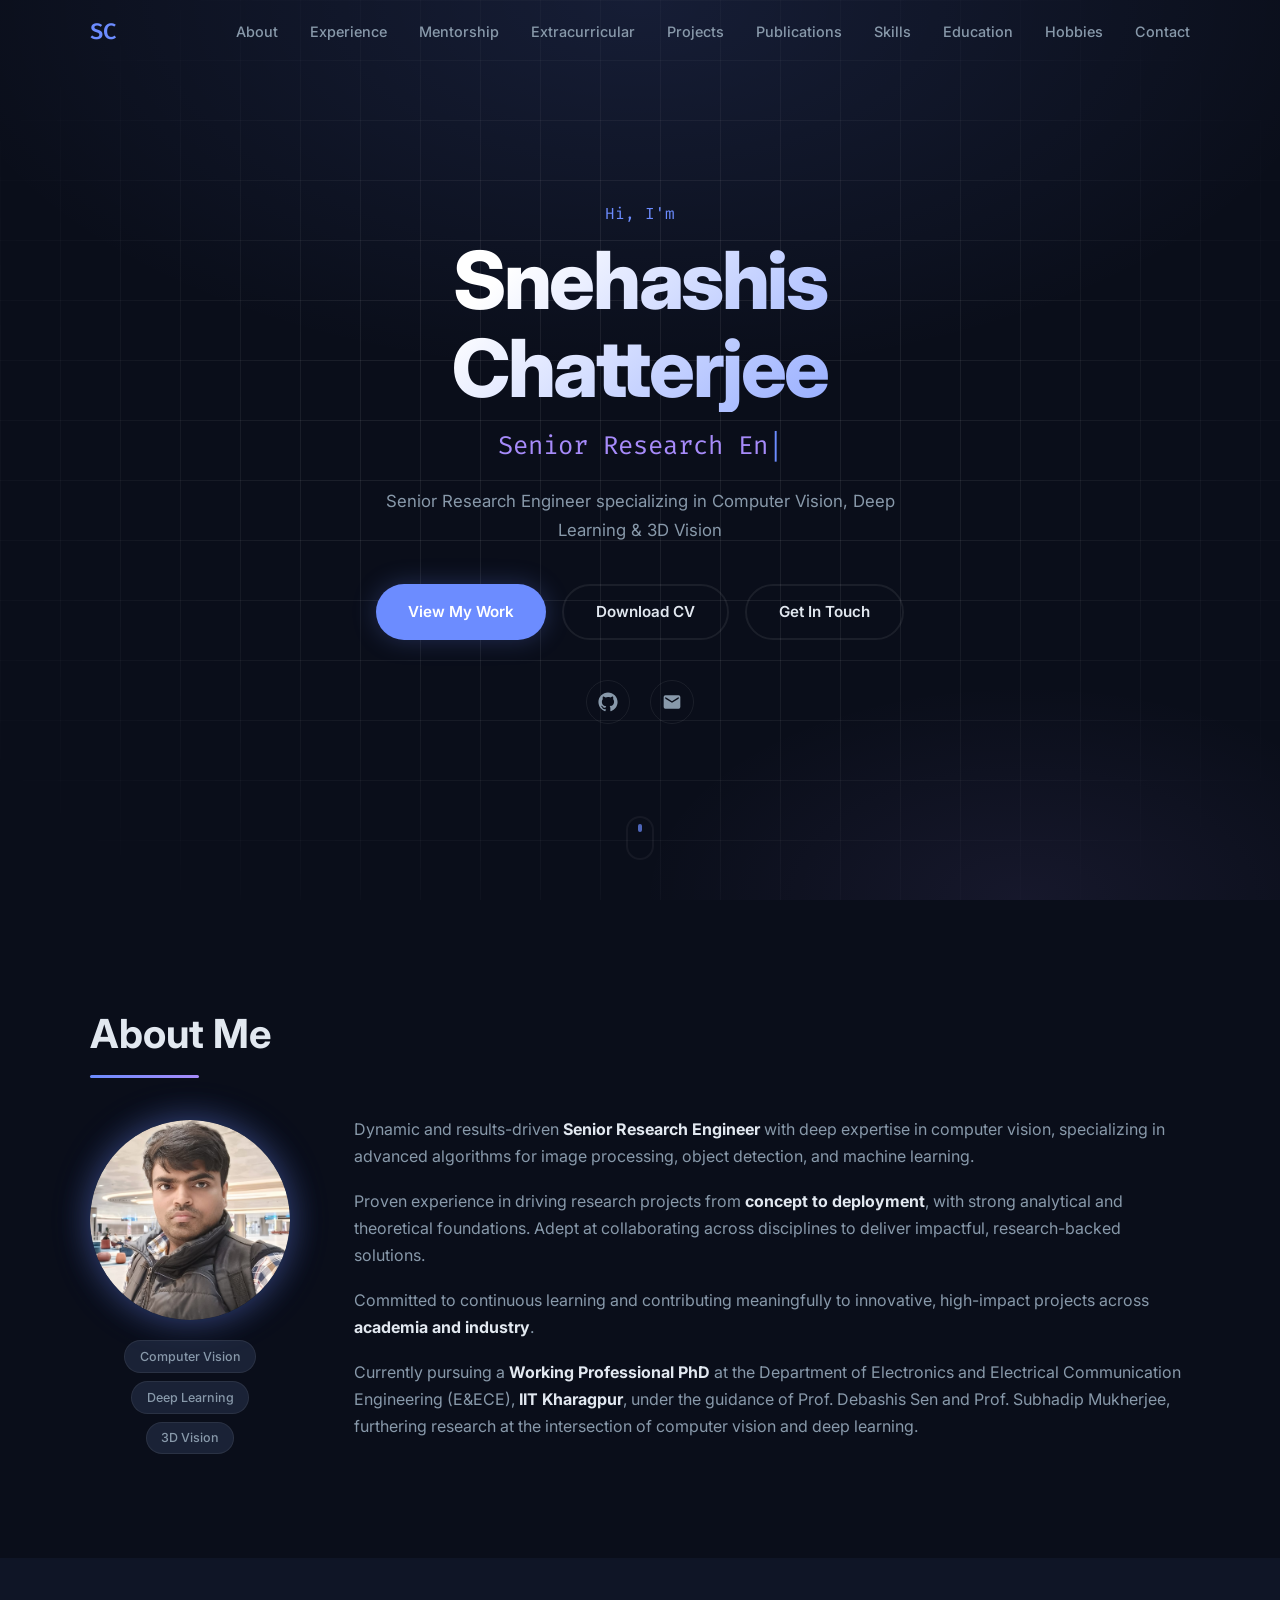
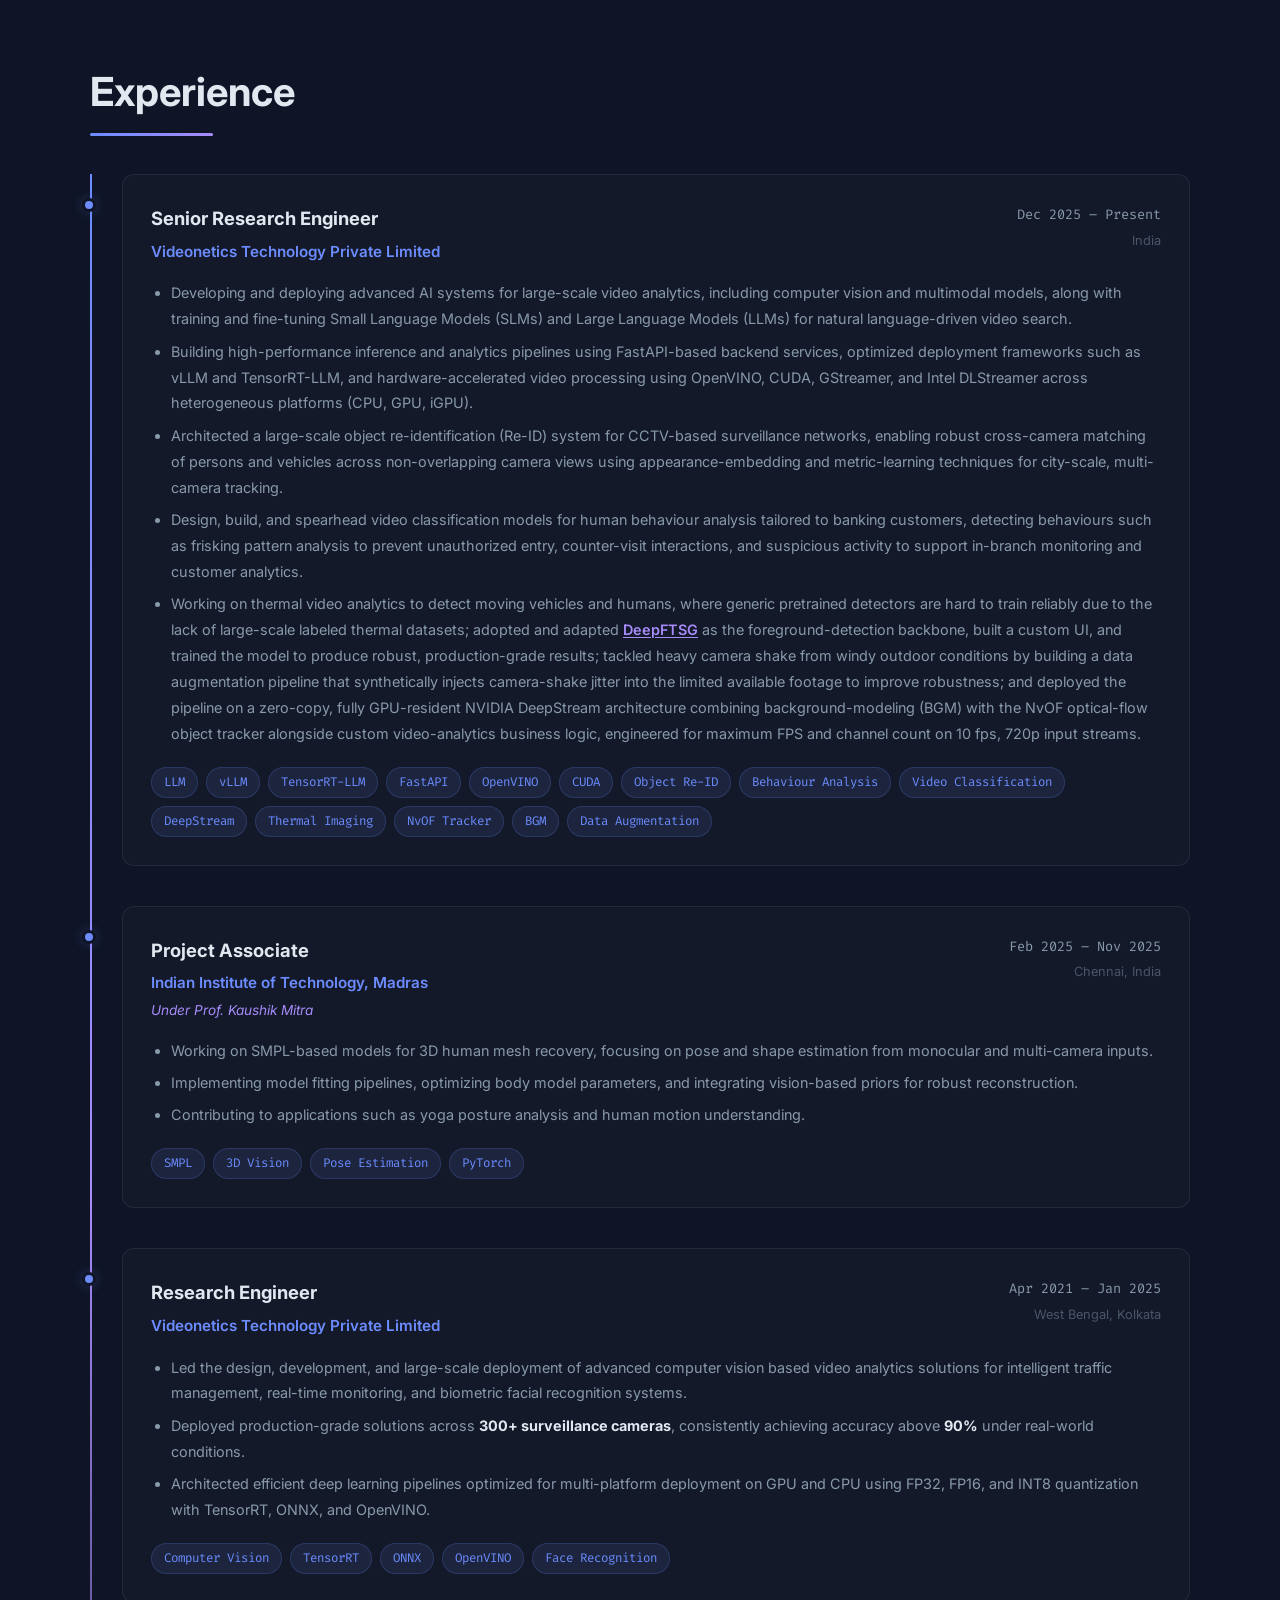
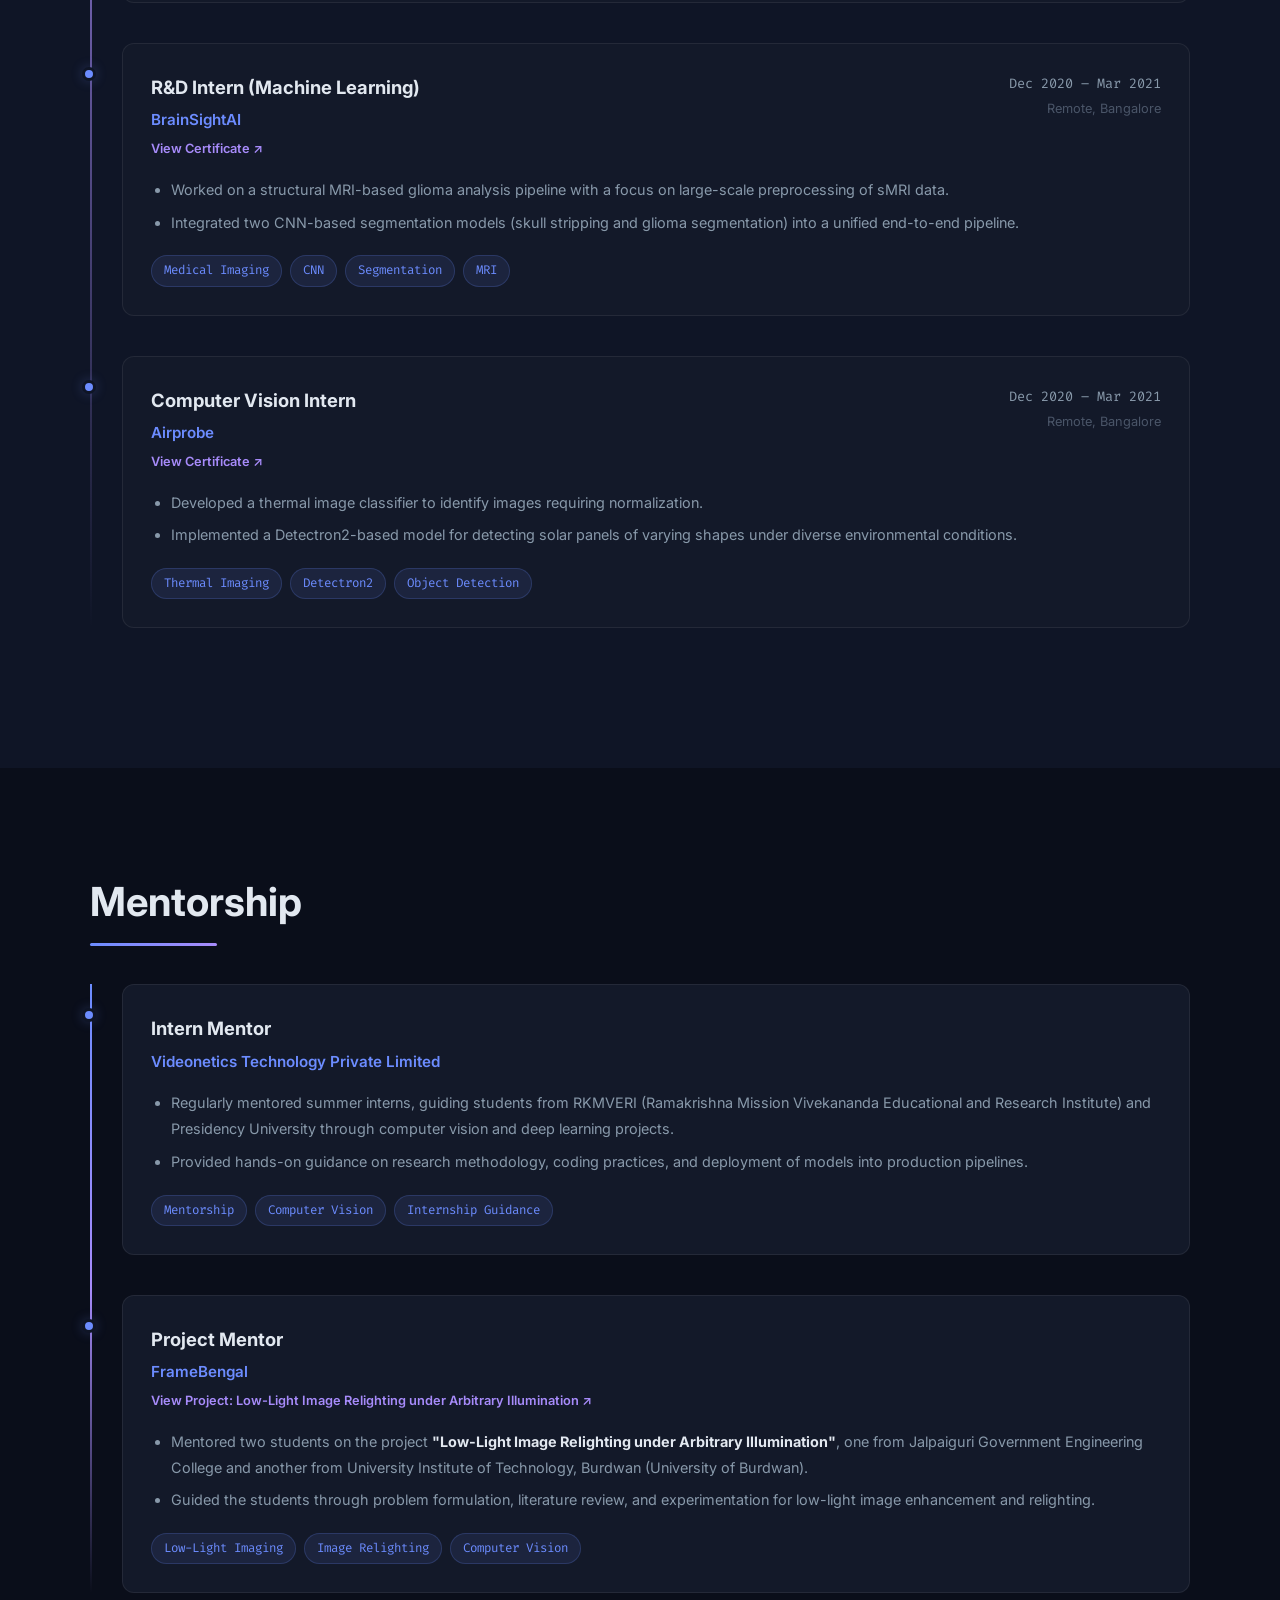
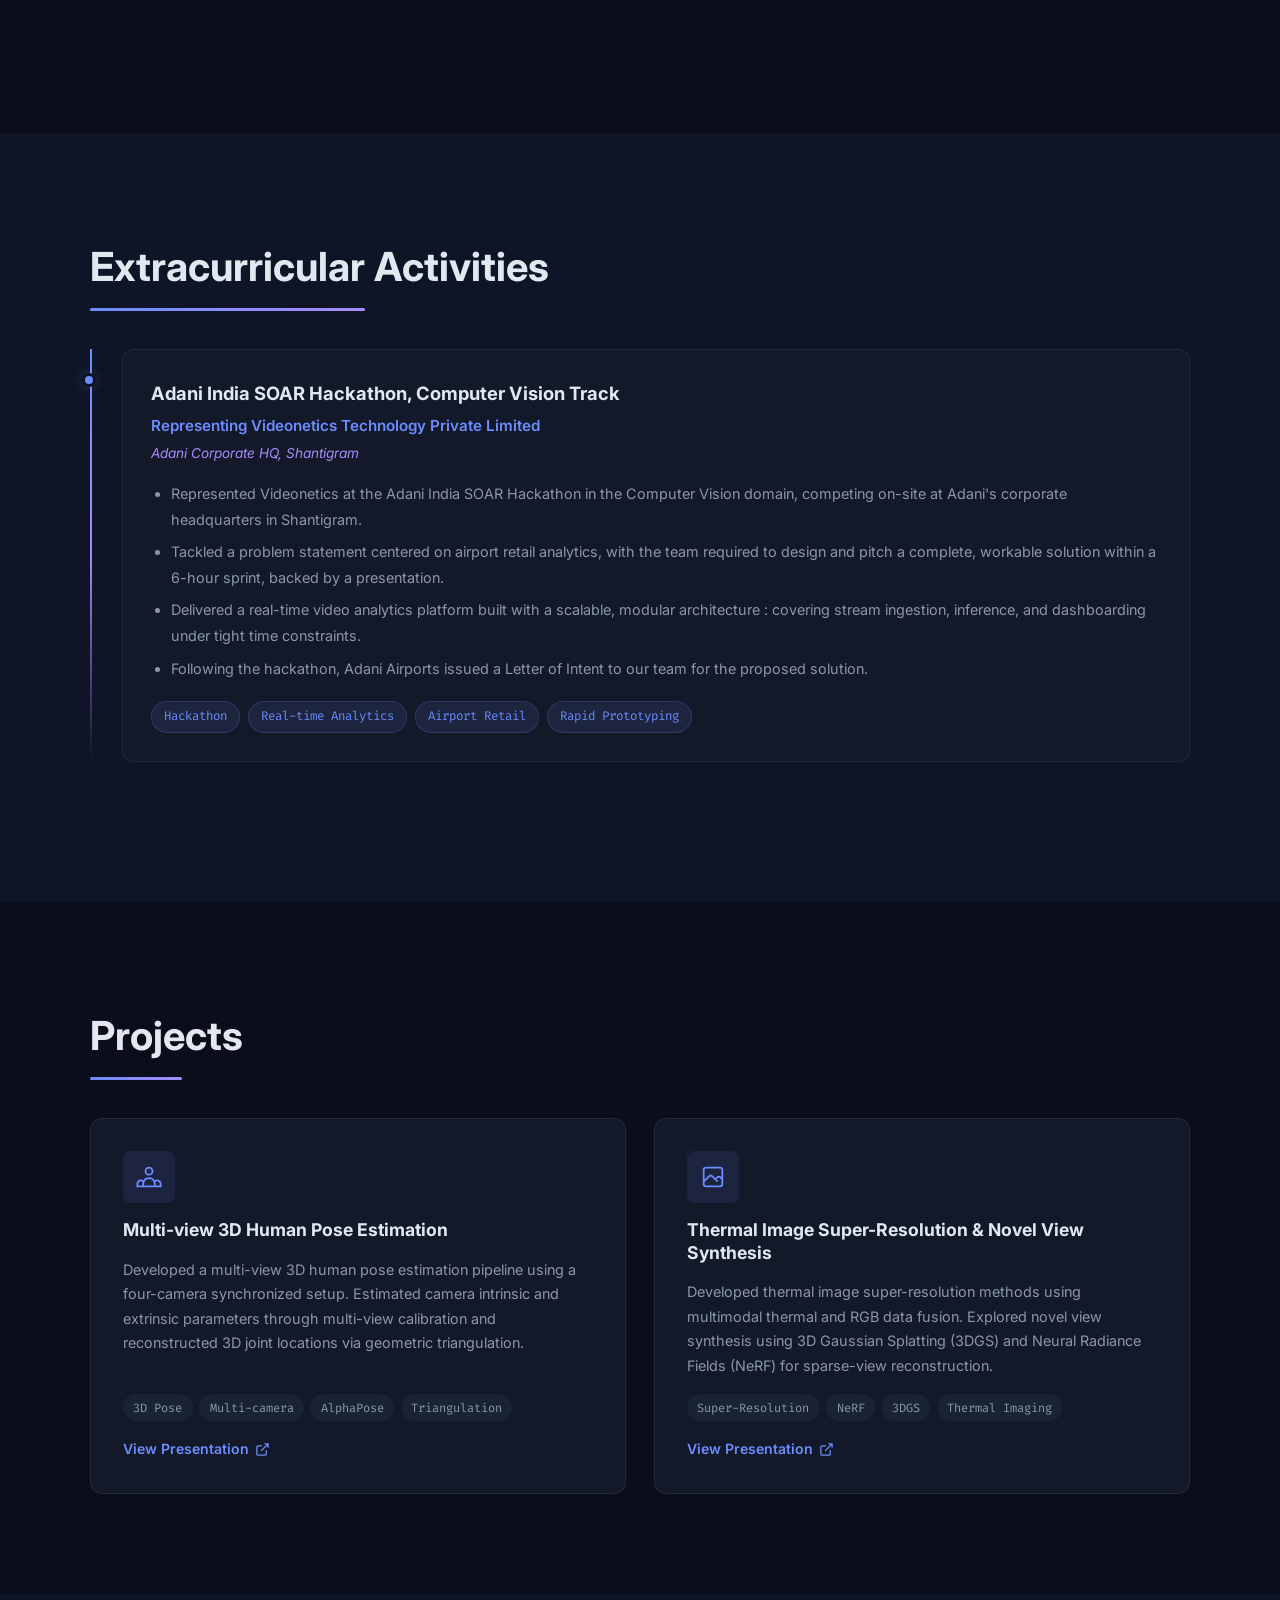
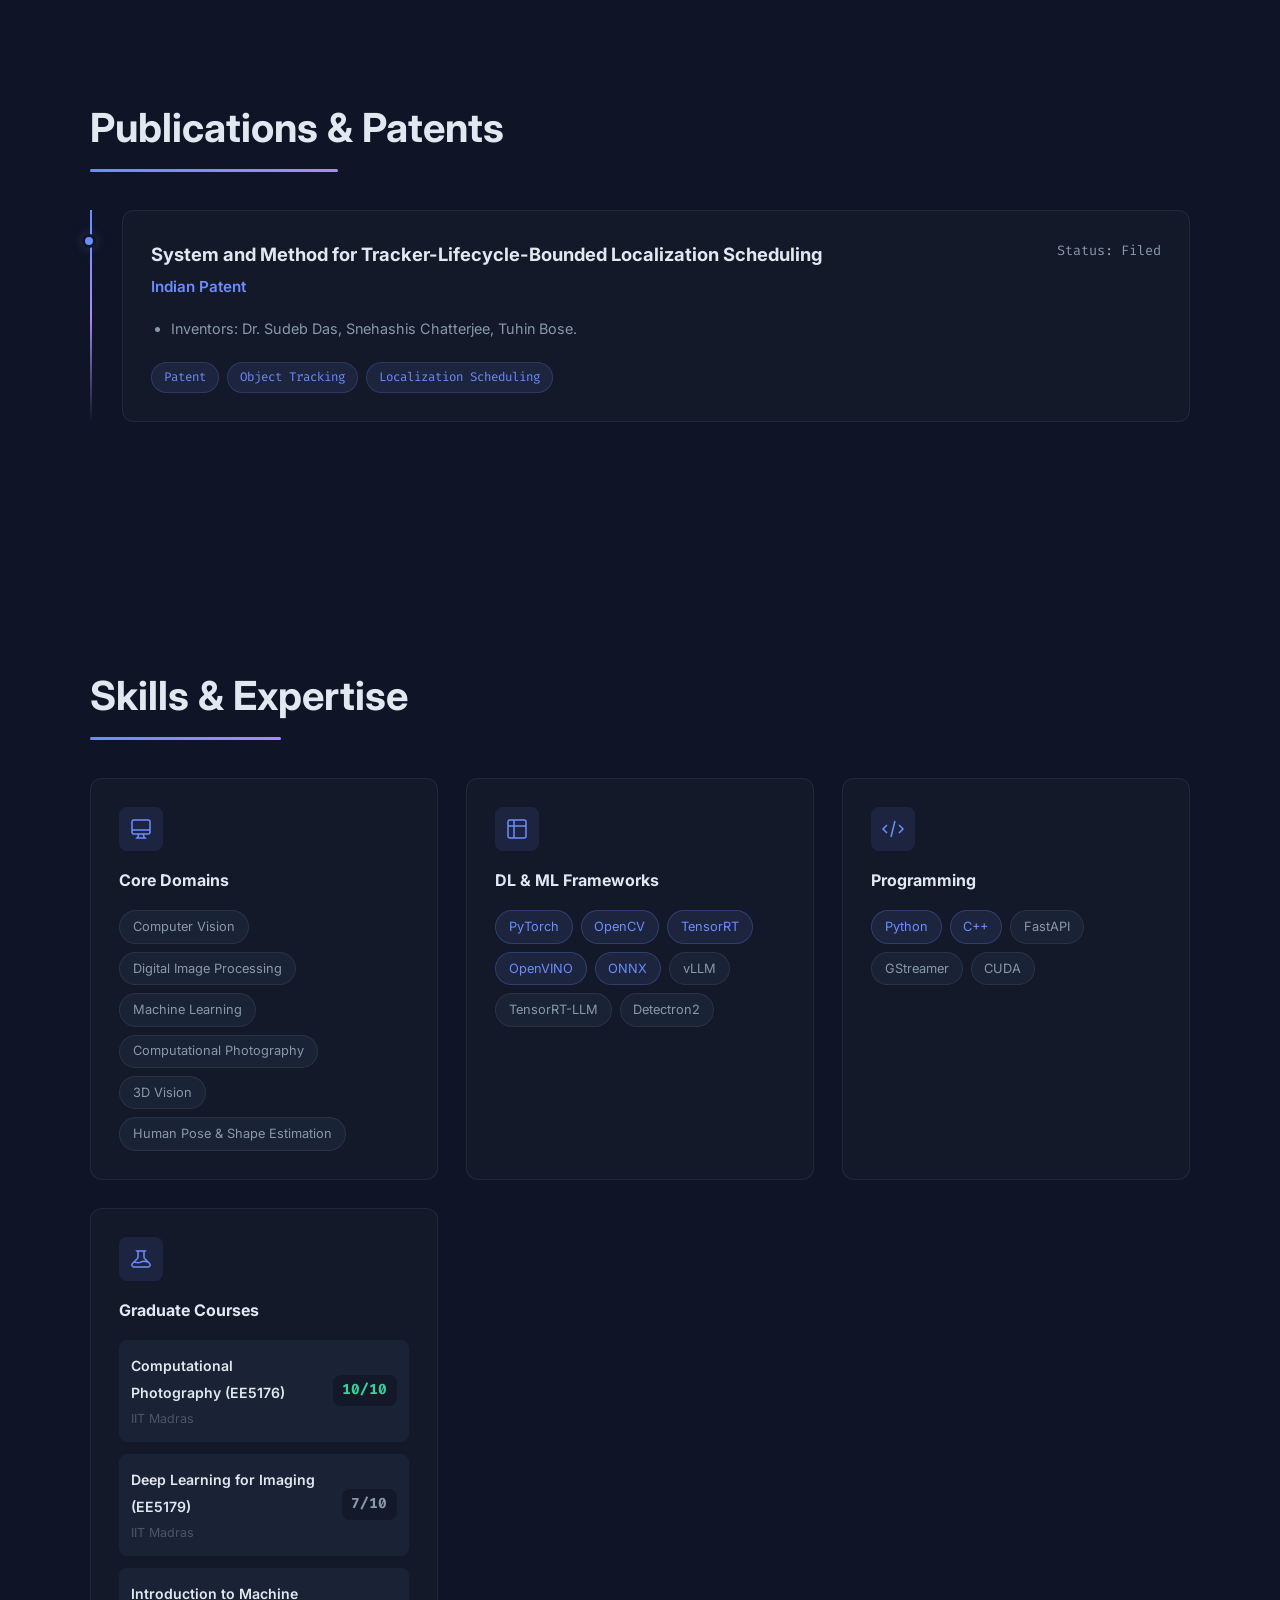
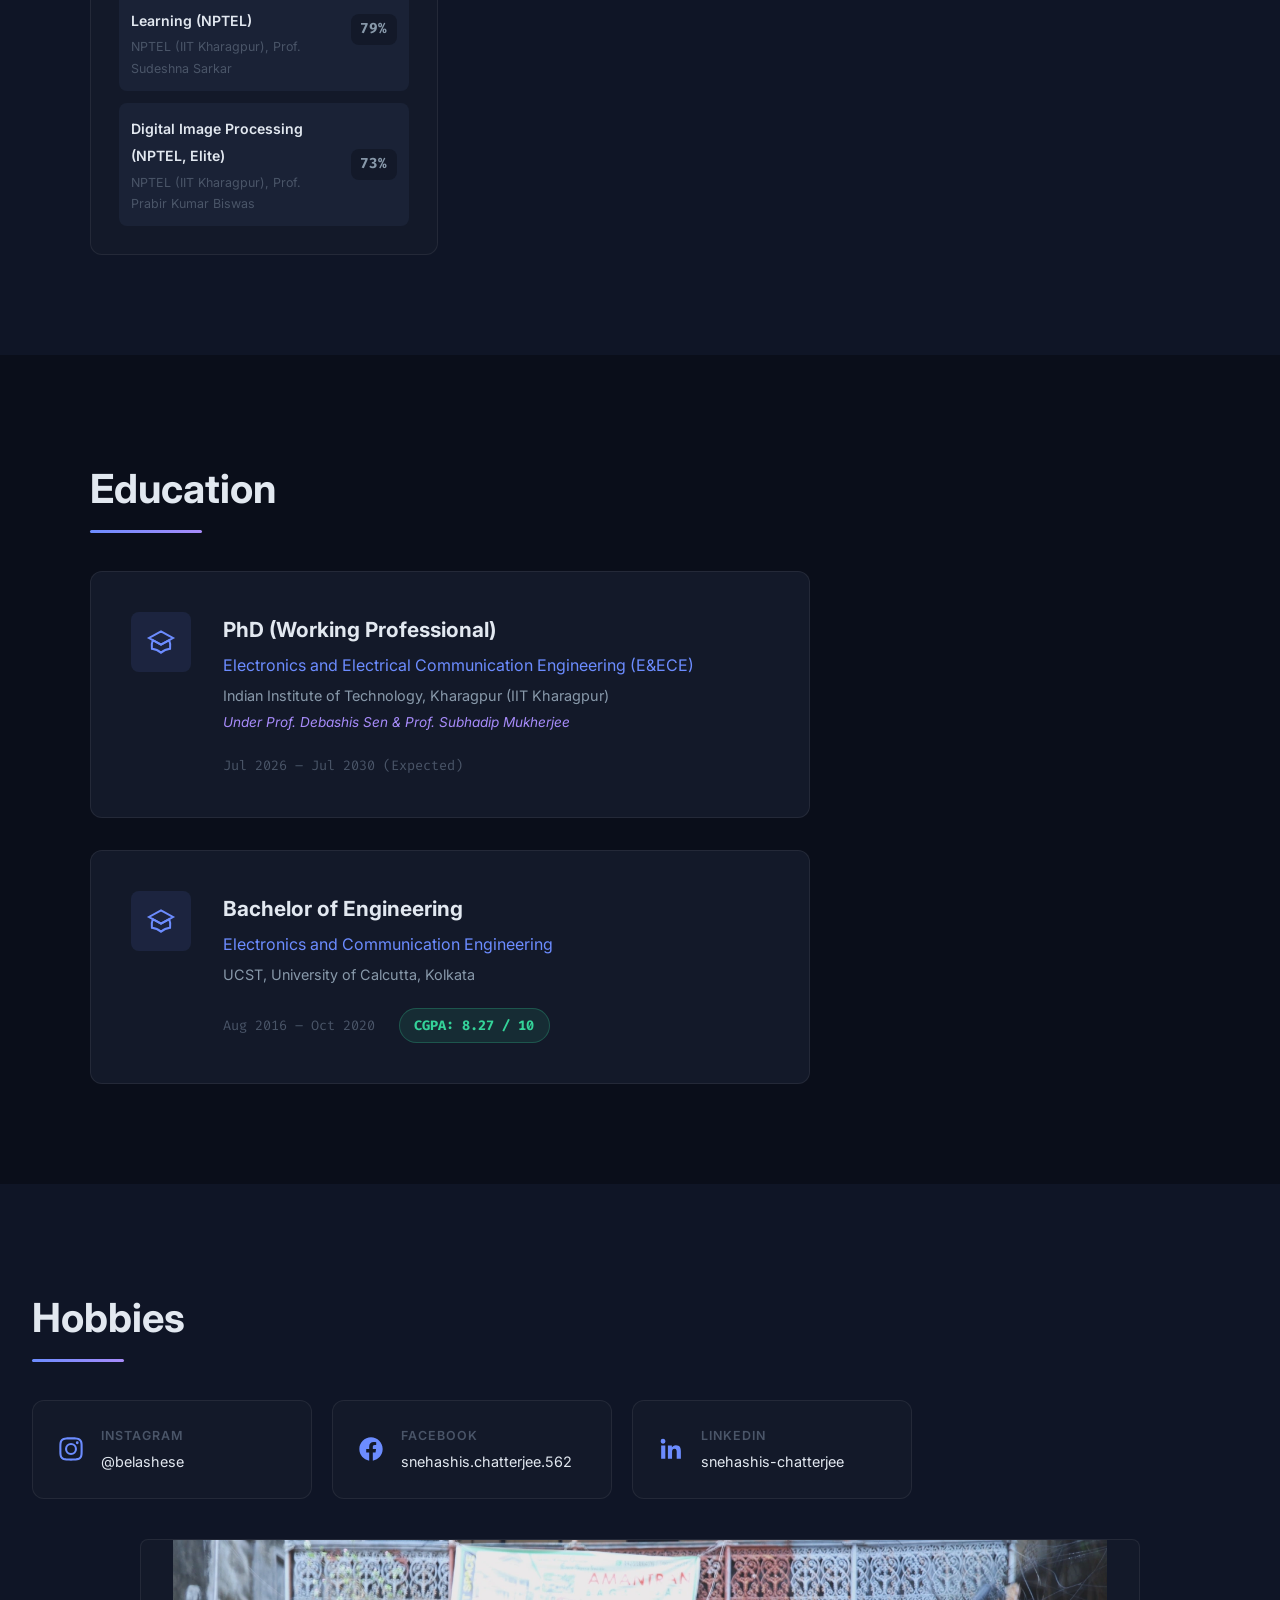
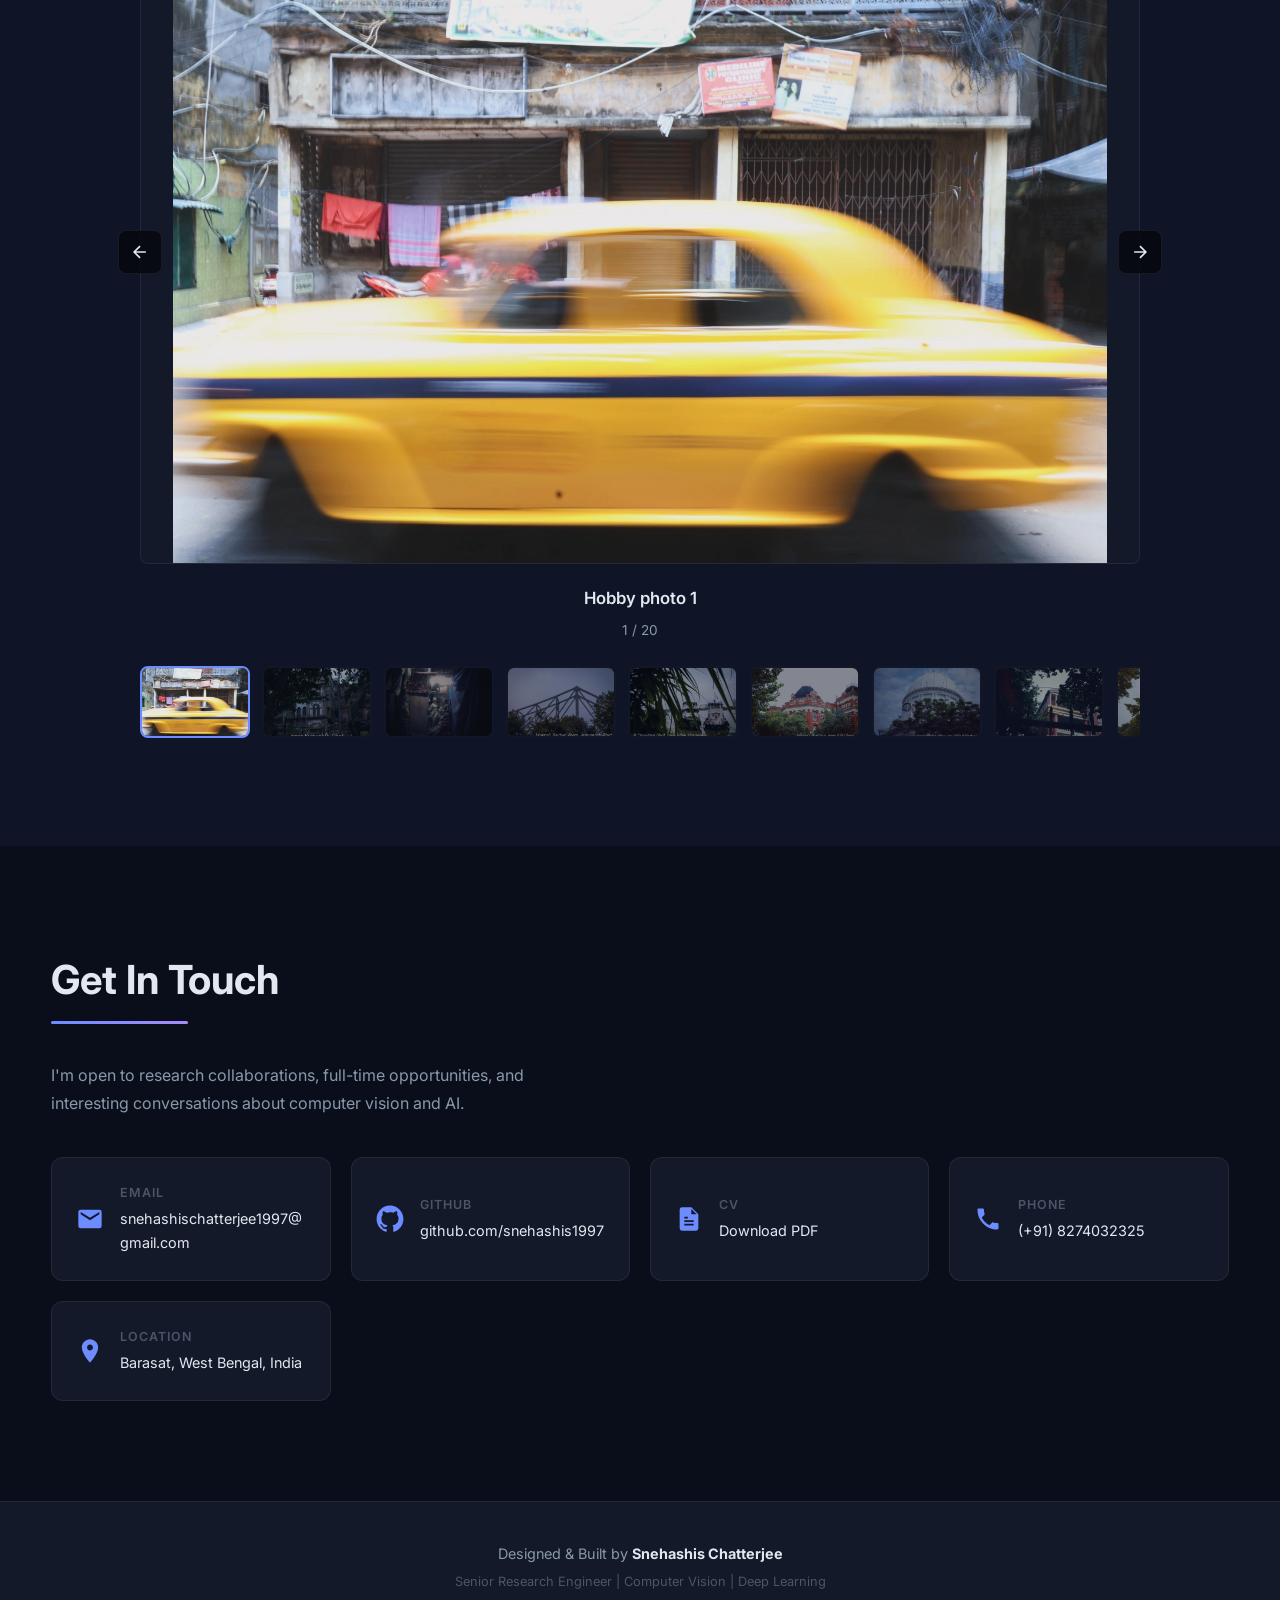
==== commit f26d0936: "added" ====
--- a/index.html
+++ b/index.html
@@ -473,7 +473,7 @@
             <div class="course-item">
               <div>
                 <a href="courses/NOC26EE178S858205158.pdf" target="_blank" rel="noopener" class="course-name">Digital Image Processing (NPTEL, Elite)</a>
-                <p class="course-inst">NPTEL (IIT Kharagpur)</p>
+                <p class="course-inst">NPTEL (IIT Kharagpur), Prof. Prabir Kumar Biswas</p>
               </div>
               <span class="course-grade">73%</span>
             </div>
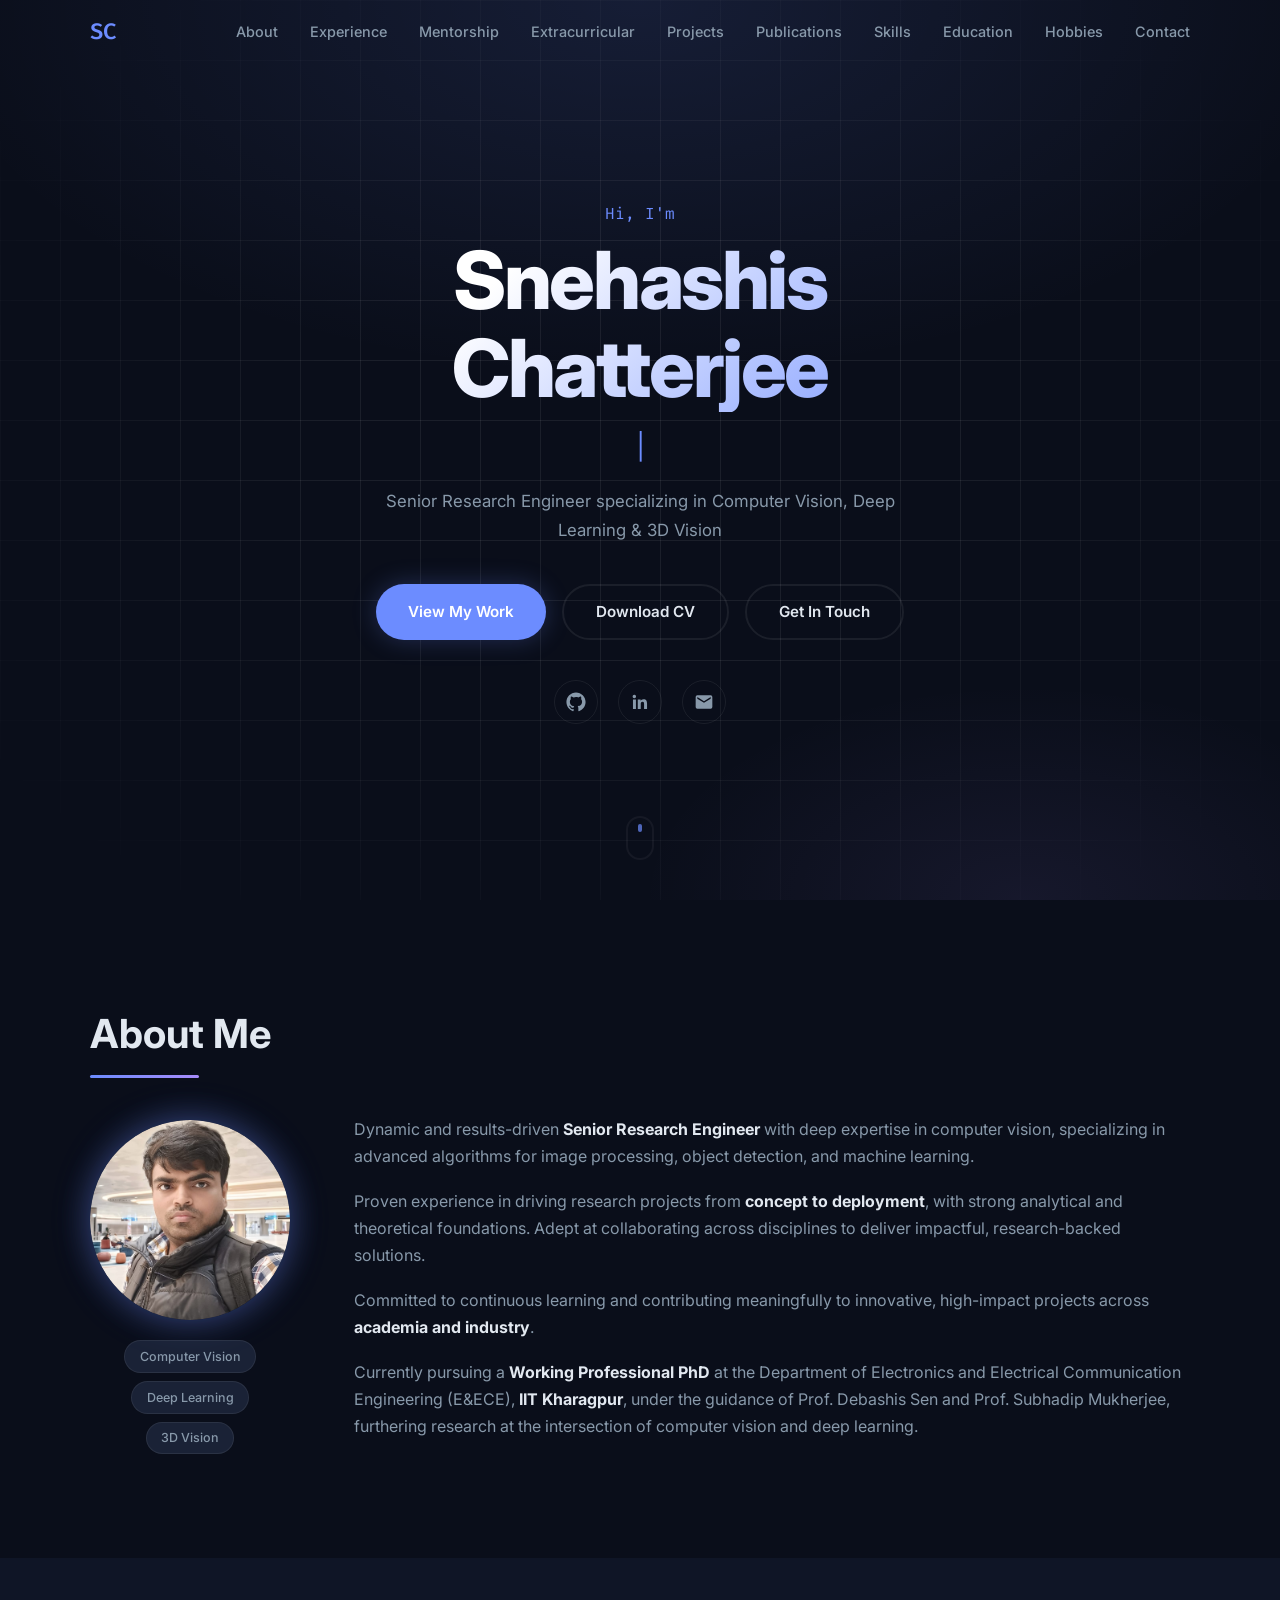
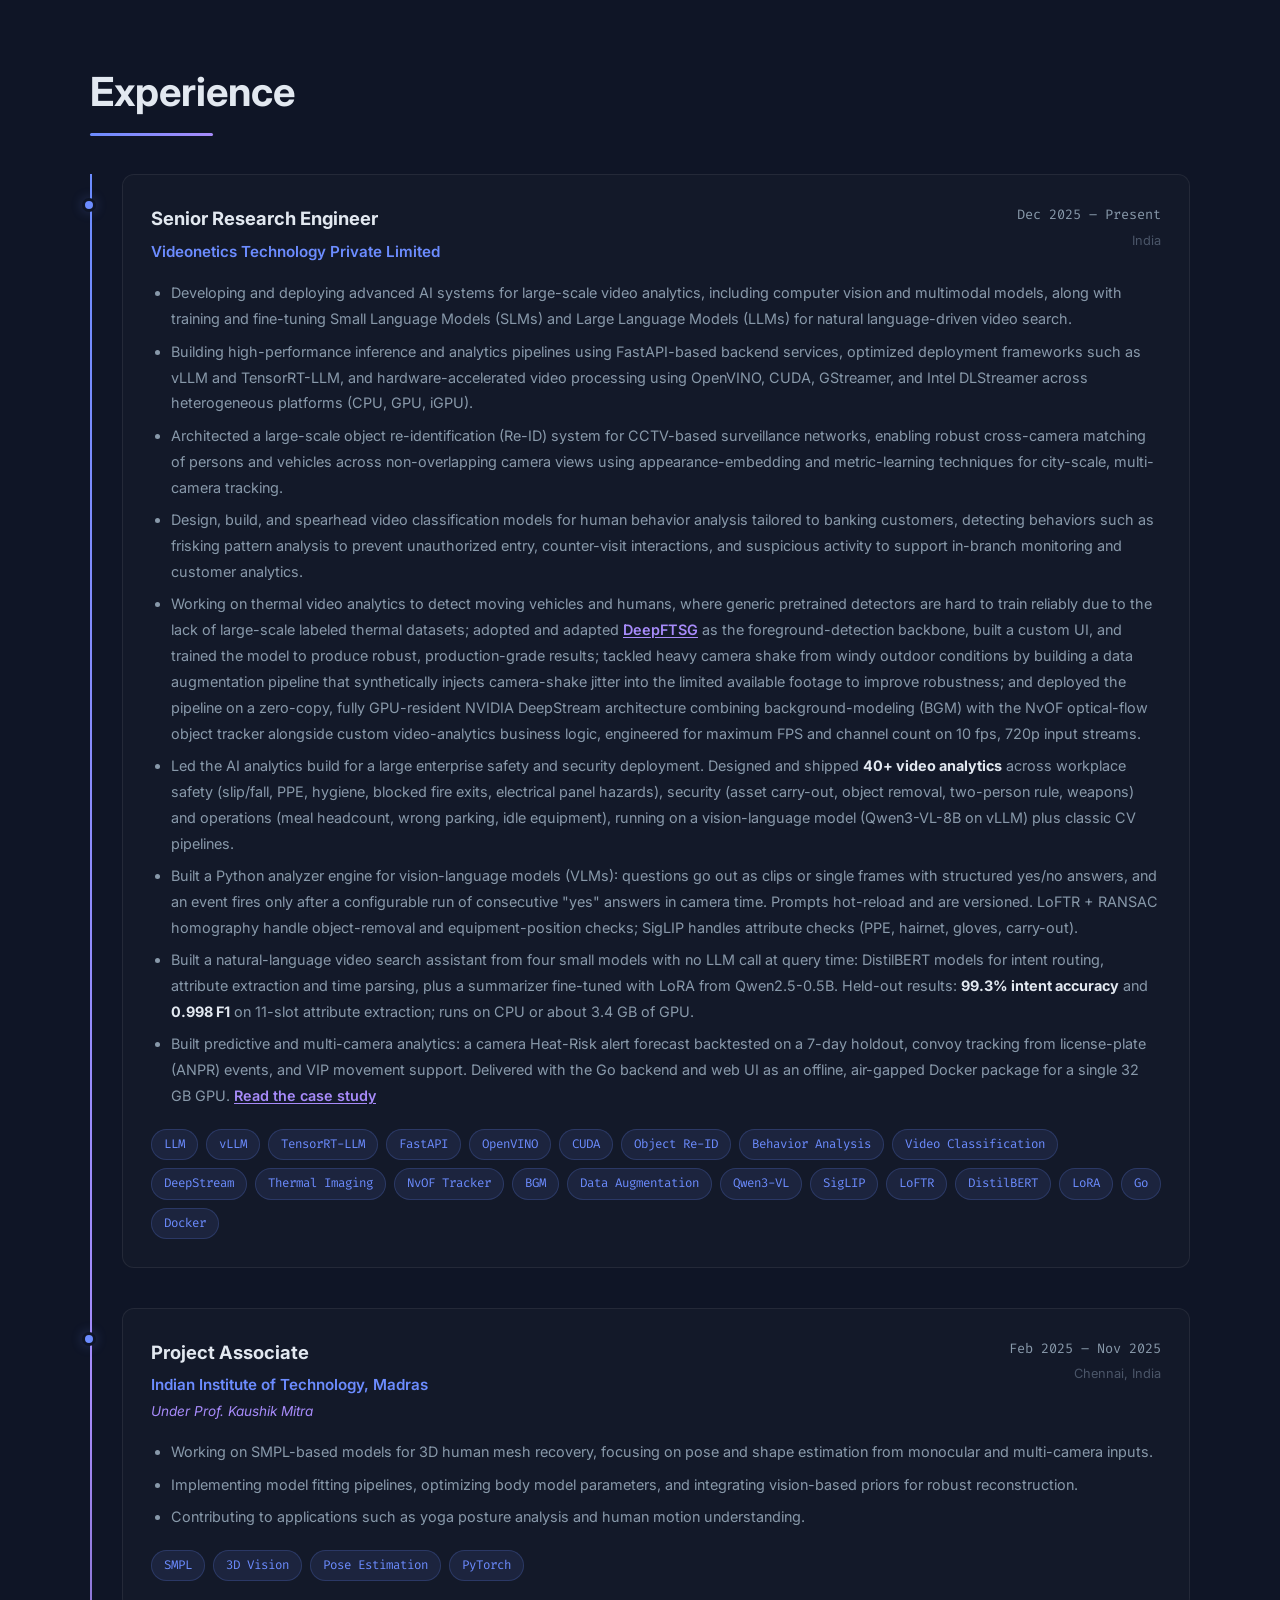
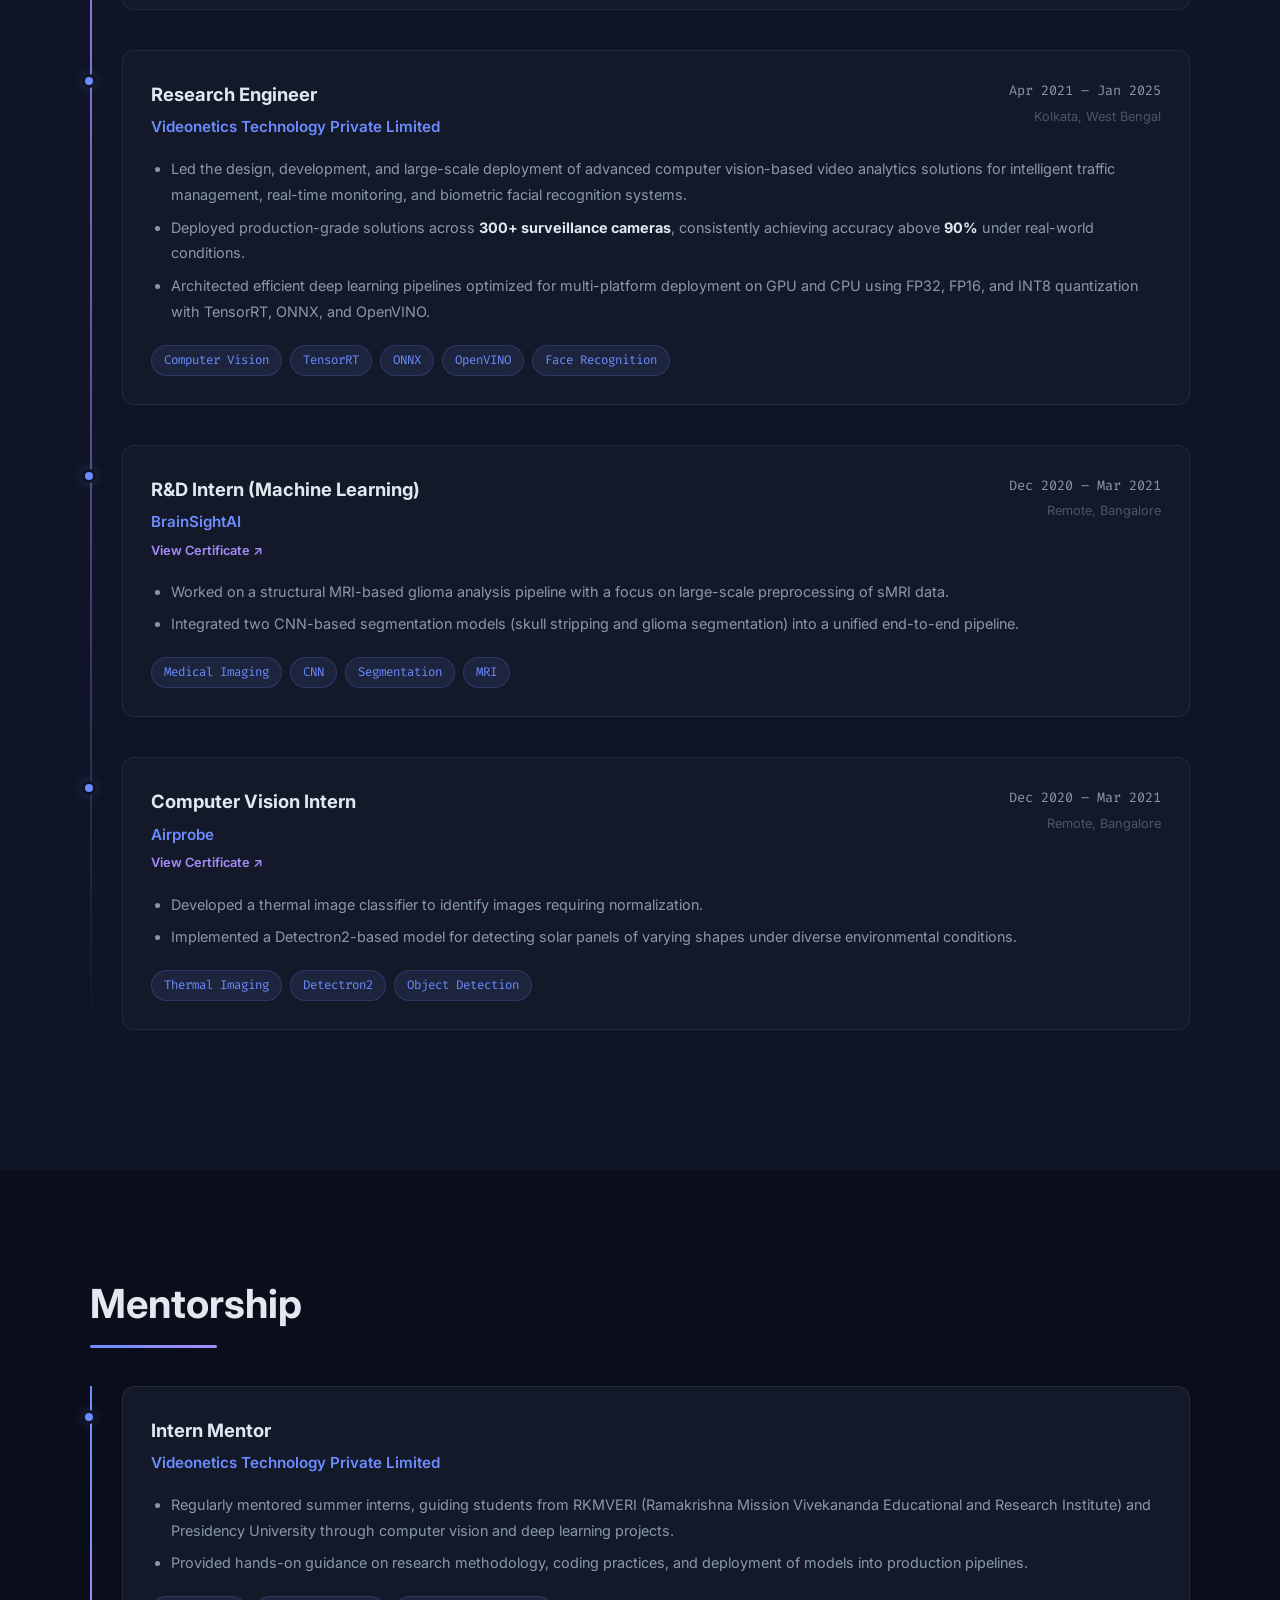
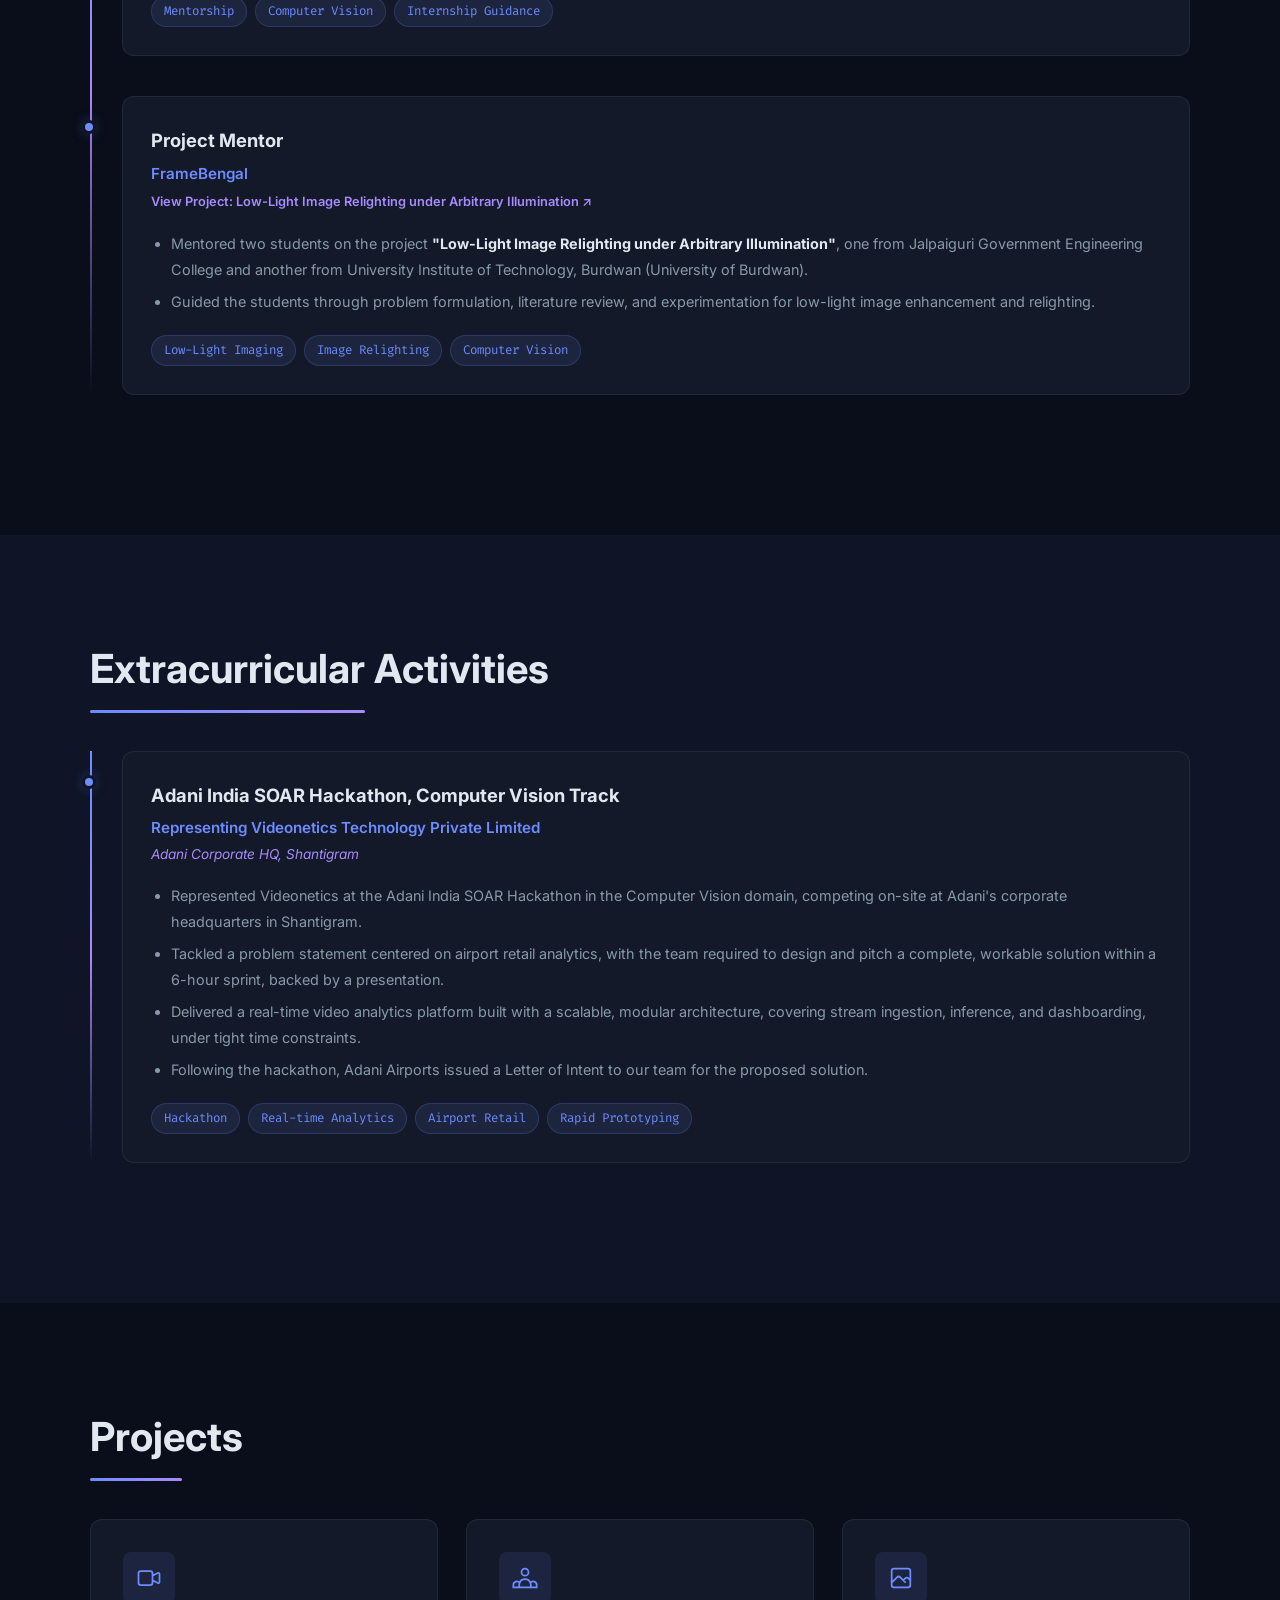
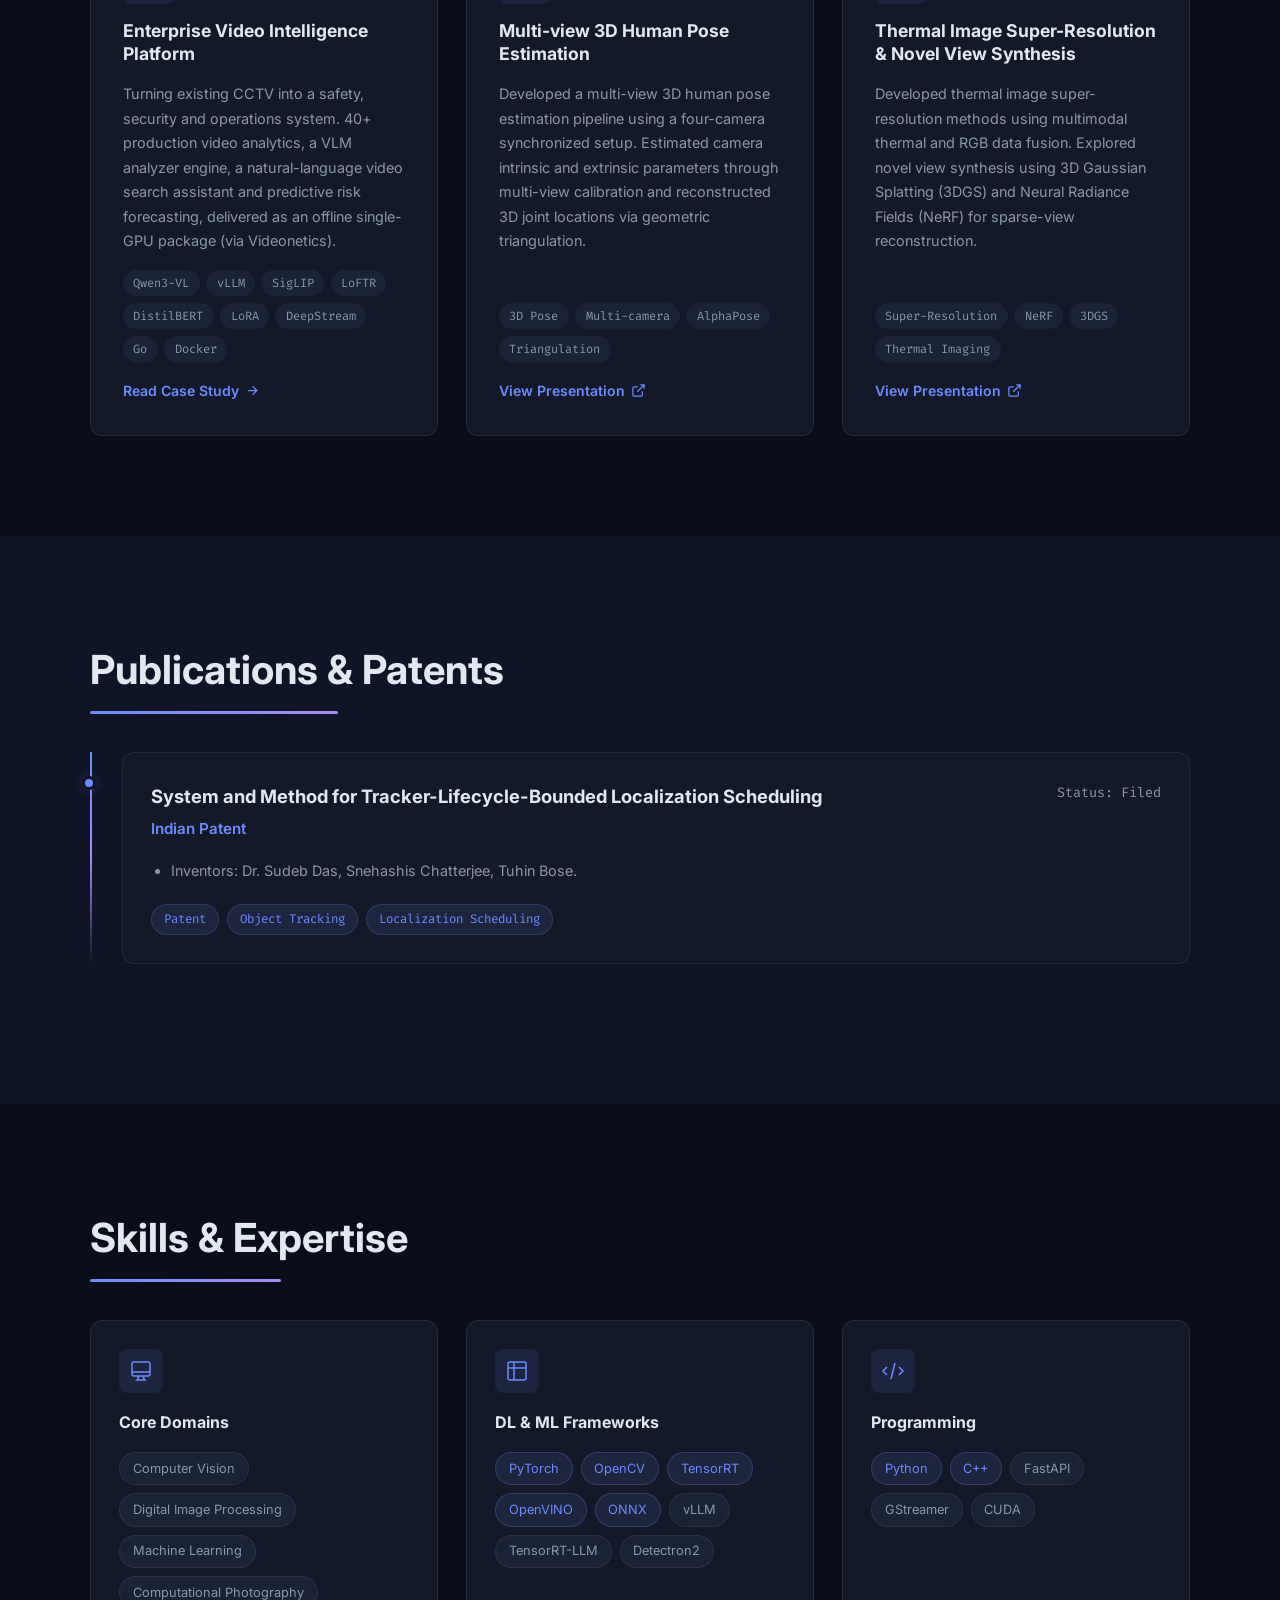
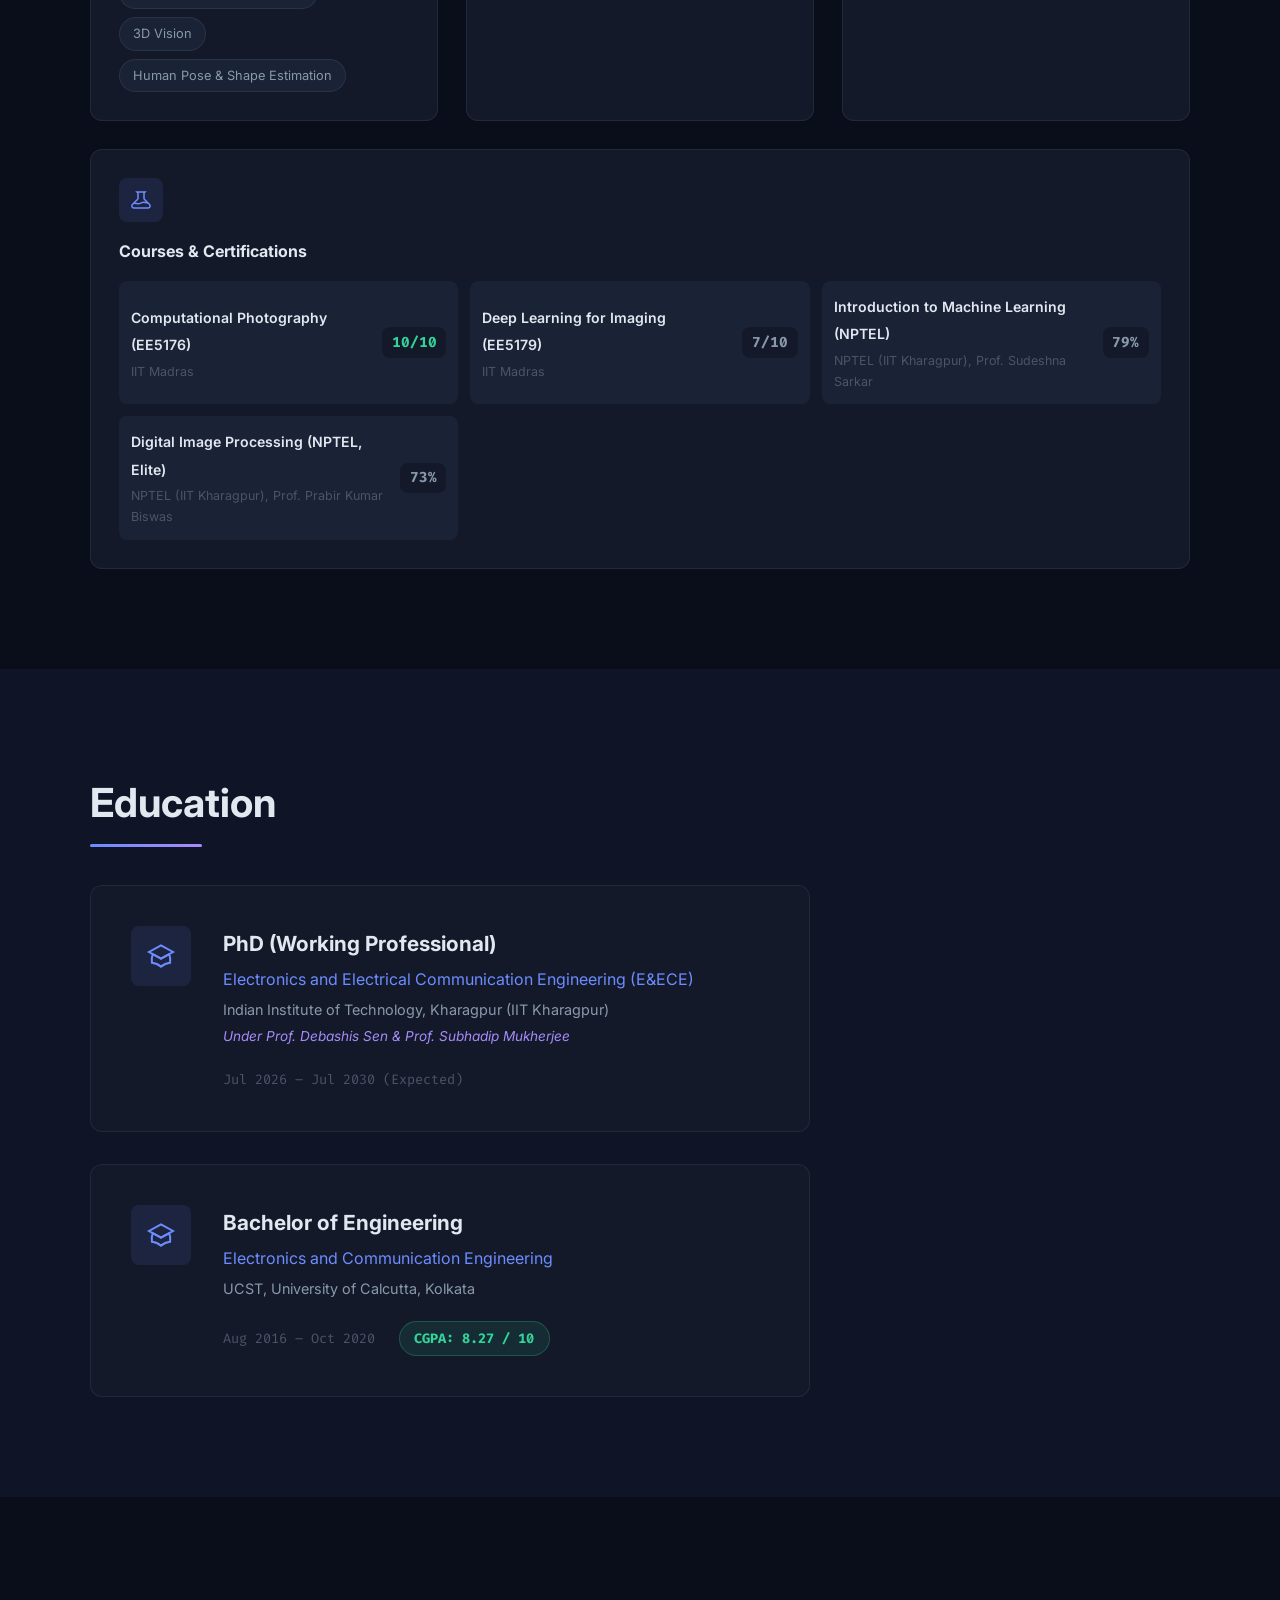
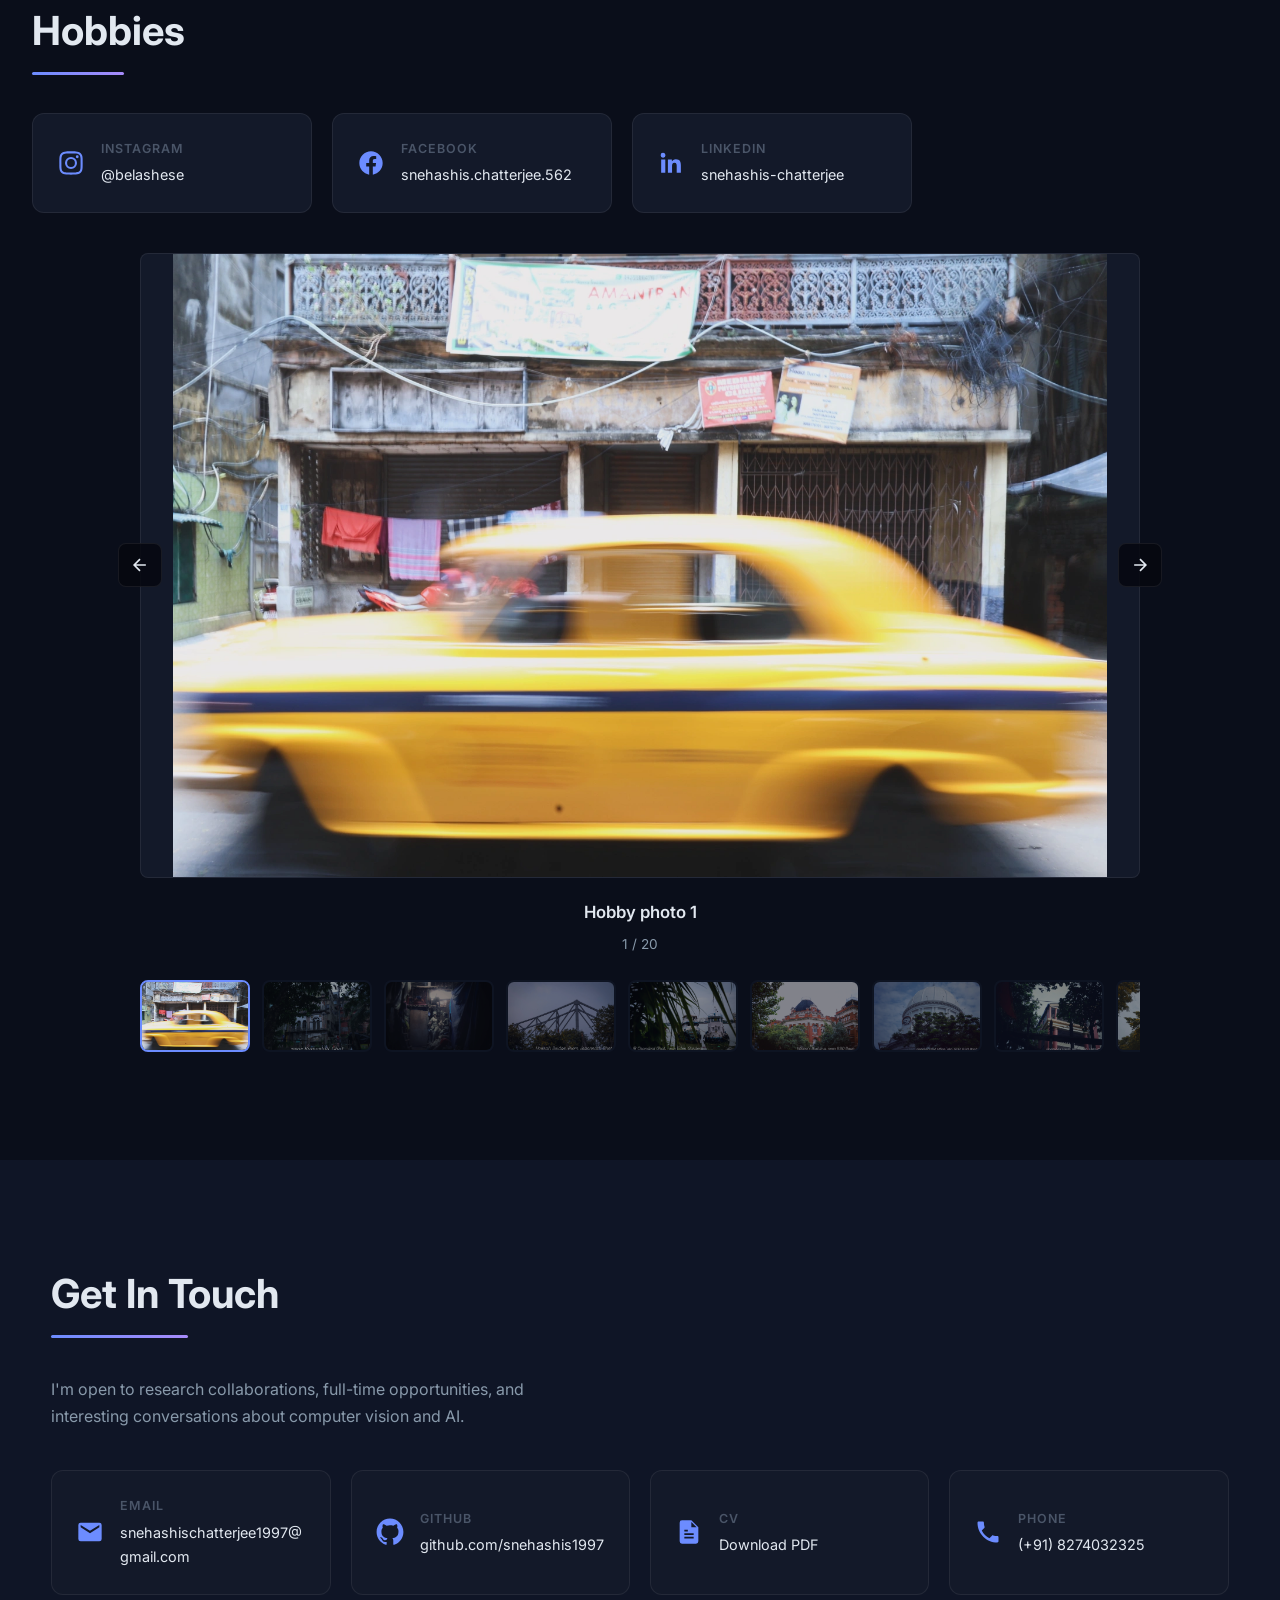
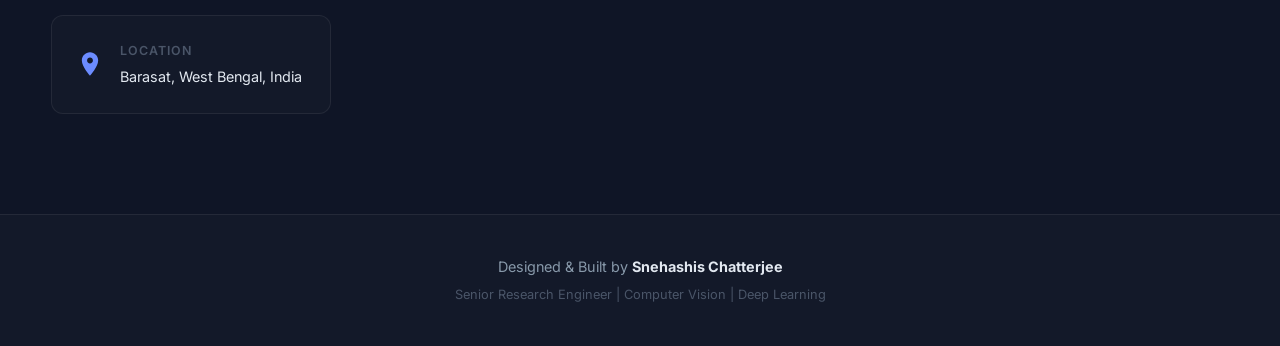
==== commit 6ab594ca: "Add enterprise video intelligence work, case study page and CV fixes Co-Authored-By: Claude Opus 5.5" ====
--- a/index.html
+++ b/index.html
@@ -5,6 +5,7 @@
   <meta name="viewport" content="width=device-width, initial-scale=1.0" />
   <title>Snehashis Chatterjee | Senior Research Engineer</title>
   <link rel="stylesheet" href="style.css" />
+  <link rel="icon" href="data:image/svg+xml,%3Csvg xmlns=%27http://www.w3.org/2000/svg%27 viewBox=%270 0 32 32%27%3E%3Crect width=%2732%27 height=%2732%27 rx=%276%27 fill=%27%230b0f1a%27/%3E%3Ctext x=%2716%27 y=%2722%27 font-family=%27Arial,sans-serif%27 font-size=%2715%27 font-weight=%27700%27 fill=%27%236c8cff%27 text-anchor=%27middle%27%3ESC%3C/text%3E%3C/svg%3E" />
   <link rel="preconnect" href="https://fonts.googleapis.com" />
   <link rel="preconnect" href="https://fonts.gstatic.com" crossorigin />
   <link href="https://fonts.googleapis.com/css2?family=Inter:wght@300;400;500;600;700&family=Fira+Code:wght@400;500&display=swap" rel="stylesheet" />
@@ -53,6 +54,9 @@
       <div class="hero-socials">
         <a href="https://github.com/snehashis1997" target="_blank" rel="noopener" aria-label="GitHub">
           <svg viewBox="0 0 24 24" fill="currentColor"><path d="M12 .5C5.65.5.5 5.65.5 12c0 5.1 3.29 9.43 7.86 10.96.57.1.78-.25.78-.55v-1.93c-3.19.69-3.87-1.54-3.87-1.54-.52-1.33-1.27-1.68-1.27-1.68-1.04-.71.08-.7.08-.7 1.15.08 1.75 1.18 1.75 1.18 1.02 1.74 2.68 1.24 3.33.95.1-.74.4-1.24.72-1.53-2.55-.29-5.23-1.27-5.23-5.67 0-1.25.45-2.28 1.18-3.08-.12-.29-.51-1.46.11-3.04 0 0 .96-.31 3.15 1.17a10.93 10.93 0 0 1 2.87-.39c.97 0 1.95.13 2.87.39 2.18-1.48 3.14-1.17 3.14-1.17.63 1.58.24 2.75.12 3.04.74.8 1.18 1.83 1.18 3.08 0 4.41-2.69 5.38-5.25 5.66.41.36.78 1.06.78 2.13v3.16c0 .3.2.66.79.55C20.21 21.43 23.5 17.1 23.5 12 23.5 5.65 18.35.5 12 .5z"/></svg>
+        </a>
+        <a href="https://www.linkedin.com/in/snehashis-chatterjee-576368123/" target="_blank" rel="noopener" aria-label="LinkedIn">
+          <svg viewBox="0 0 24 24" fill="currentColor"><path d="M20.45 20.45h-3.56v-5.57c0-1.33-.03-3.04-1.85-3.04-1.85 0-2.14 1.45-2.14 2.94v5.67H9.34V9h3.41v1.56h.05c.48-.9 1.64-1.85 3.38-1.85 3.61 0 4.28 2.38 4.28 5.47v6.27zM5.34 7.43a2.07 2.07 0 1 1 0-4.13 2.07 2.07 0 0 1 0 4.13zM7.12 20.45H3.56V9h3.56v11.45z"/></svg>
         </a>
         <a href="mailto:snehashischatterjee1997@gmail.com" aria-label="Email">
           <svg viewBox="0 0 24 24" fill="currentColor"><path d="M20 4H4a2 2 0 0 0-2 2v12a2 2 0 0 0 2 2h16a2 2 0 0 0 2-2V6a2 2 0 0 0-2-2zm0 4-8 5-8-5V6l8 5 8-5v2z"/></svg>
@@ -129,11 +133,15 @@
               <li>Developing and deploying advanced AI systems for large-scale video analytics, including computer vision and multimodal models, along with training and fine-tuning Small Language Models (SLMs) and Large Language Models (LLMs) for natural language-driven video search.</li>
               <li>Building high-performance inference and analytics pipelines using FastAPI-based backend services, optimized deployment frameworks such as vLLM and TensorRT-LLM, and hardware-accelerated video processing using OpenVINO, CUDA, GStreamer, and Intel DLStreamer across heterogeneous platforms (CPU, GPU, iGPU).</li>
               <li>Architected a large-scale object re-identification (Re-ID) system for CCTV-based surveillance networks, enabling robust cross-camera matching of persons and vehicles across non-overlapping camera views using appearance-embedding and metric-learning techniques for city-scale, multi-camera tracking.</li>
-              <li>Design, build, and spearhead video classification models for human behaviour analysis tailored to banking customers, detecting behaviours such as frisking pattern analysis to prevent unauthorized entry, counter-visit interactions, and suspicious activity to support in-branch monitoring and customer analytics.</li>
+              <li>Design, build, and spearhead video classification models for human behavior analysis tailored to banking customers, detecting behaviors such as frisking pattern analysis to prevent unauthorized entry, counter-visit interactions, and suspicious activity to support in-branch monitoring and customer analytics.</li>
               <li>Working on thermal video analytics to detect moving vehicles and humans, where generic pretrained detectors are hard to train reliably due to the lack of large-scale labeled thermal datasets; adopted and adapted <a href="https://github.com/CIVA-Lab/DeepFTSG" target="_blank" rel="noopener">DeepFTSG</a> as the foreground-detection backbone, built a custom UI, and trained the model to produce robust, production-grade results; tackled heavy camera shake from windy outdoor conditions by building a data augmentation pipeline that synthetically injects camera-shake jitter into the limited available footage to improve robustness; and deployed the pipeline on a zero-copy, fully GPU-resident NVIDIA DeepStream architecture combining background-modeling (BGM) with the NvOF optical-flow object tracker alongside custom video-analytics business logic, engineered for maximum FPS and channel count on 10 fps, 720p input streams.</li>
-            </ul>
-            <div class="card-tags">
-              <span>LLM</span><span>vLLM</span><span>TensorRT-LLM</span><span>FastAPI</span><span>OpenVINO</span><span>CUDA</span><span>Object Re-ID</span><span>Behaviour Analysis</span><span>Video Classification</span><span>DeepStream</span><span>Thermal Imaging</span><span>NvOF Tracker</span><span>BGM</span><span>Data Augmentation</span>
+              <li>Led the AI analytics build for a large enterprise safety and security deployment. Designed and shipped <strong>40+ video analytics</strong> across workplace safety (slip/fall, PPE, hygiene, blocked fire exits, electrical panel hazards), security (asset carry-out, object removal, two-person rule, weapons) and operations (meal headcount, wrong parking, idle equipment), running on a vision-language model (Qwen3-VL-8B on vLLM) plus classic CV pipelines.</li>
+              <li>Built a Python analyzer engine for vision-language models (VLMs): questions go out as clips or single frames with structured yes/no answers, and an event fires only after a configurable run of consecutive "yes" answers in camera time. Prompts hot-reload and are versioned. LoFTR + RANSAC homography handle object-removal and equipment-position checks; SigLIP handles attribute checks (PPE, hairnet, gloves, carry-out).</li>
+              <li>Built a natural-language video search assistant from four small models with no LLM call at query time: DistilBERT models for intent routing, attribute extraction and time parsing, plus a summarizer fine-tuned with LoRA from Qwen2.5-0.5B. Held-out results: <strong>99.3% intent accuracy</strong> and <strong>0.998 F1</strong> on 11-slot attribute extraction; runs on CPU or about 3.4 GB of GPU.</li>
+              <li>Built predictive and multi-camera analytics: a camera Heat-Risk alert forecast backtested on a 7-day holdout, convoy tracking from license-plate (ANPR) events, and VIP movement support. Delivered with the Go backend and web UI as an offline, air-gapped Docker package for a single 32 GB GPU. <a href="enterprise-video-intelligence.html">Read the case study</a></li>
+            </ul>
+            <div class="card-tags">
+              <span>LLM</span><span>vLLM</span><span>TensorRT-LLM</span><span>FastAPI</span><span>OpenVINO</span><span>CUDA</span><span>Object Re-ID</span><span>Behavior Analysis</span><span>Video Classification</span><span>DeepStream</span><span>Thermal Imaging</span><span>NvOF Tracker</span><span>BGM</span><span>Data Augmentation</span><span>Qwen3-VL</span><span>SigLIP</span><span>LoFTR</span><span>DistilBERT</span><span>LoRA</span><span>Go</span><span>Docker</span>
             </div>
           </div>
         </div>
@@ -173,11 +181,11 @@
               </div>
               <div class="card-meta">
                 <span class="card-date">Apr 2021 – Jan 2025</span>
-                <span class="card-location">West Bengal, Kolkata</span>
-              </div>
-            </div>
-            <ul class="card-list">
-              <li>Led the design, development, and large-scale deployment of advanced computer vision based video analytics solutions for intelligent traffic management, real-time monitoring, and biometric facial recognition systems.</li>
+                <span class="card-location">Kolkata, West Bengal</span>
+              </div>
+            </div>
+            <ul class="card-list">
+              <li>Led the design, development, and large-scale deployment of advanced computer vision-based video analytics solutions for intelligent traffic management, real-time monitoring, and biometric facial recognition systems.</li>
               <li>Deployed production-grade solutions across <strong>300+ surveillance cameras</strong>, consistently achieving accuracy above <strong>90%</strong> under real-world conditions.</li>
               <li>Architected efficient deep learning pipelines optimized for multi-platform deployment on GPU and CPU using FP32, FP16, and INT8 quantization with TensorRT, ONNX, and OpenVINO.</li>
             </ul>
@@ -307,7 +315,7 @@
             <ul class="card-list">
               <li>Represented Videonetics at the Adani India SOAR Hackathon in the Computer Vision domain, competing on-site at Adani's corporate headquarters in Shantigram.</li>
               <li>Tackled a problem statement centered on airport retail analytics, with the team required to design and pitch a complete, workable solution within a 6-hour sprint, backed by a presentation.</li>
-              <li>Delivered a real-time video analytics platform built with a scalable, modular architecture : covering stream ingestion, inference, and dashboarding under tight time constraints.</li>
+              <li>Delivered a real-time video analytics platform built with a scalable, modular architecture, covering stream ingestion, inference, and dashboarding, under tight time constraints.</li>
               <li>Following the hackathon, Adani Airports issued a Letter of Intent to our team for the proposed solution.</li>
             </ul>
             <div class="card-tags">
@@ -325,6 +333,21 @@
     <div class="container">
       <h2 class="section-title">Projects</h2>
       <div class="projects-grid">
+
+        <div class="project-card" data-aos>
+          <div class="project-icon">
+            <svg viewBox="0 0 24 24" fill="none" stroke="currentColor" stroke-width="1.5"><path d="M15 10l4.553-2.276A1 1 0 0 1 21 8.618v6.764a1 1 0 0 1-1.447.894L15 14M5 18h8a2 2 0 0 0 2-2V8a2 2 0 0 0-2-2H5a2 2 0 0 0-2 2v8a2 2 0 0 0 2 2z"/></svg>
+          </div>
+          <h3>Enterprise Video Intelligence Platform</h3>
+          <p>Turning existing CCTV into a safety, security and operations system. 40+ production video analytics, a VLM analyzer engine, a natural-language video search assistant and predictive risk forecasting, delivered as an offline single-GPU package (via Videonetics).</p>
+          <div class="project-tags">
+            <span>Qwen3-VL</span><span>vLLM</span><span>SigLIP</span><span>LoFTR</span><span>DistilBERT</span><span>LoRA</span><span>DeepStream</span><span>Go</span><span>Docker</span>
+          </div>
+          <a href="enterprise-video-intelligence.html" class="project-link">
+            Read Case Study
+            <svg viewBox="0 0 24 24" fill="none" stroke="currentColor" stroke-width="2"><path d="M5 12h14M12 5l7 7-7 7"/></svg>
+          </a>
+        </div>
 
         <div class="project-card" data-aos>
           <div class="project-icon">
@@ -392,7 +415,7 @@
   </section>
 
   <!-- ========== SKILLS ========== -->
-  <section id="skills" class="section section-alt">
+  <section id="skills" class="section">
     <div class="container">
       <h2 class="section-title">Skills &amp; Expertise</h2>
       <div class="skills-grid">
@@ -443,11 +466,11 @@
           </div>
         </div>
 
-        <div class="skill-group" data-aos>
+        <div class="skill-group skill-group-wide" data-aos>
           <div class="skill-group-icon">
             <svg viewBox="0 0 24 24" fill="none" stroke="currentColor" stroke-width="1.5"><path d="M19.428 15.428a2 2 0 0 0-1.022-.547l-2.387-.477a6 6 0 0 0-3.86.517l-.318.158a6 6 0 0 1-3.86.517L6.05 15.21a2 2 0 0 0-1.806.547M8 4h8l-1 1v5.172a2 2 0 0 0 .586 1.414l5 5c1.26 1.26.367 3.414-1.415 3.414H4.828c-1.782 0-2.674-2.154-1.414-3.414l5-5A2 2 0 0 0 9 10.172V5L8 4z"/></svg>
           </div>
-          <h3>Graduate Courses</h3>
+          <h3>Courses &amp; Certifications</h3>
           <div class="course-list">
             <div class="course-item">
               <div>
@@ -485,7 +508,7 @@
   </section>
 
   <!-- ========== EDUCATION ========== -->
-  <section id="education" class="section">
+  <section id="education" class="section section-alt">
     <div class="container">
       <h2 class="section-title">Education</h2>
       <div class="edu-list">
@@ -523,7 +546,7 @@
   </section>
 
   <!-- ========== HOBBIES ========== -->
-  <section id="hobbies" class="section section-alt">
+  <section id="hobbies" class="section">
     <div class="container">
       <h2 class="section-title">Hobbies</h2>
       <div class="contact-cards">
@@ -593,7 +616,7 @@
   </section>
 
   <!-- ========== CONTACT ========== -->
-  <section id="contact" class="section">
+  <section id="contact" class="section section-alt">
     <div class="container">
       <h2 class="section-title">Get In Touch</h2>
       <p class="contact-sub">I'm open to research collaborations, full-time opportunities, and interesting conversations about computer vision and AI.</p>
--- a/style.css
+++ b/style.css
@@ -1226,3 +1226,15 @@
   border-color: var(--accent);
   color: var(--accent);
 }
+
+/* ---------- CASE STUDY ---------- */
+.case-study { max-width: 900px; padding-top: 2rem; }
+.case-study .timeline-card { margin-top: 1.5rem; }
+.case-study .card-title { margin-bottom: 0.75rem; }
+.case-lede { font-size: 1.1rem; color: var(--text); line-height: 1.7; margin-top: 1rem; }
+.case-meta { font-family: var(--font-mono); font-size: 0.85rem; color: var(--text-faint); margin-top: 0.75rem; }
+.case-text { color: var(--text-muted); font-size: 0.95rem; line-height: 1.8; }
+.case-note { margin-top: 1rem; font-size: 0.85rem; font-style: italic; }
+
+.skill-group-wide { grid-column: 1 / -1; }
+.skill-group-wide .course-list { display: grid; grid-template-columns: repeat(auto-fit, minmax(260px, 1fr)); gap: 0.75rem; }
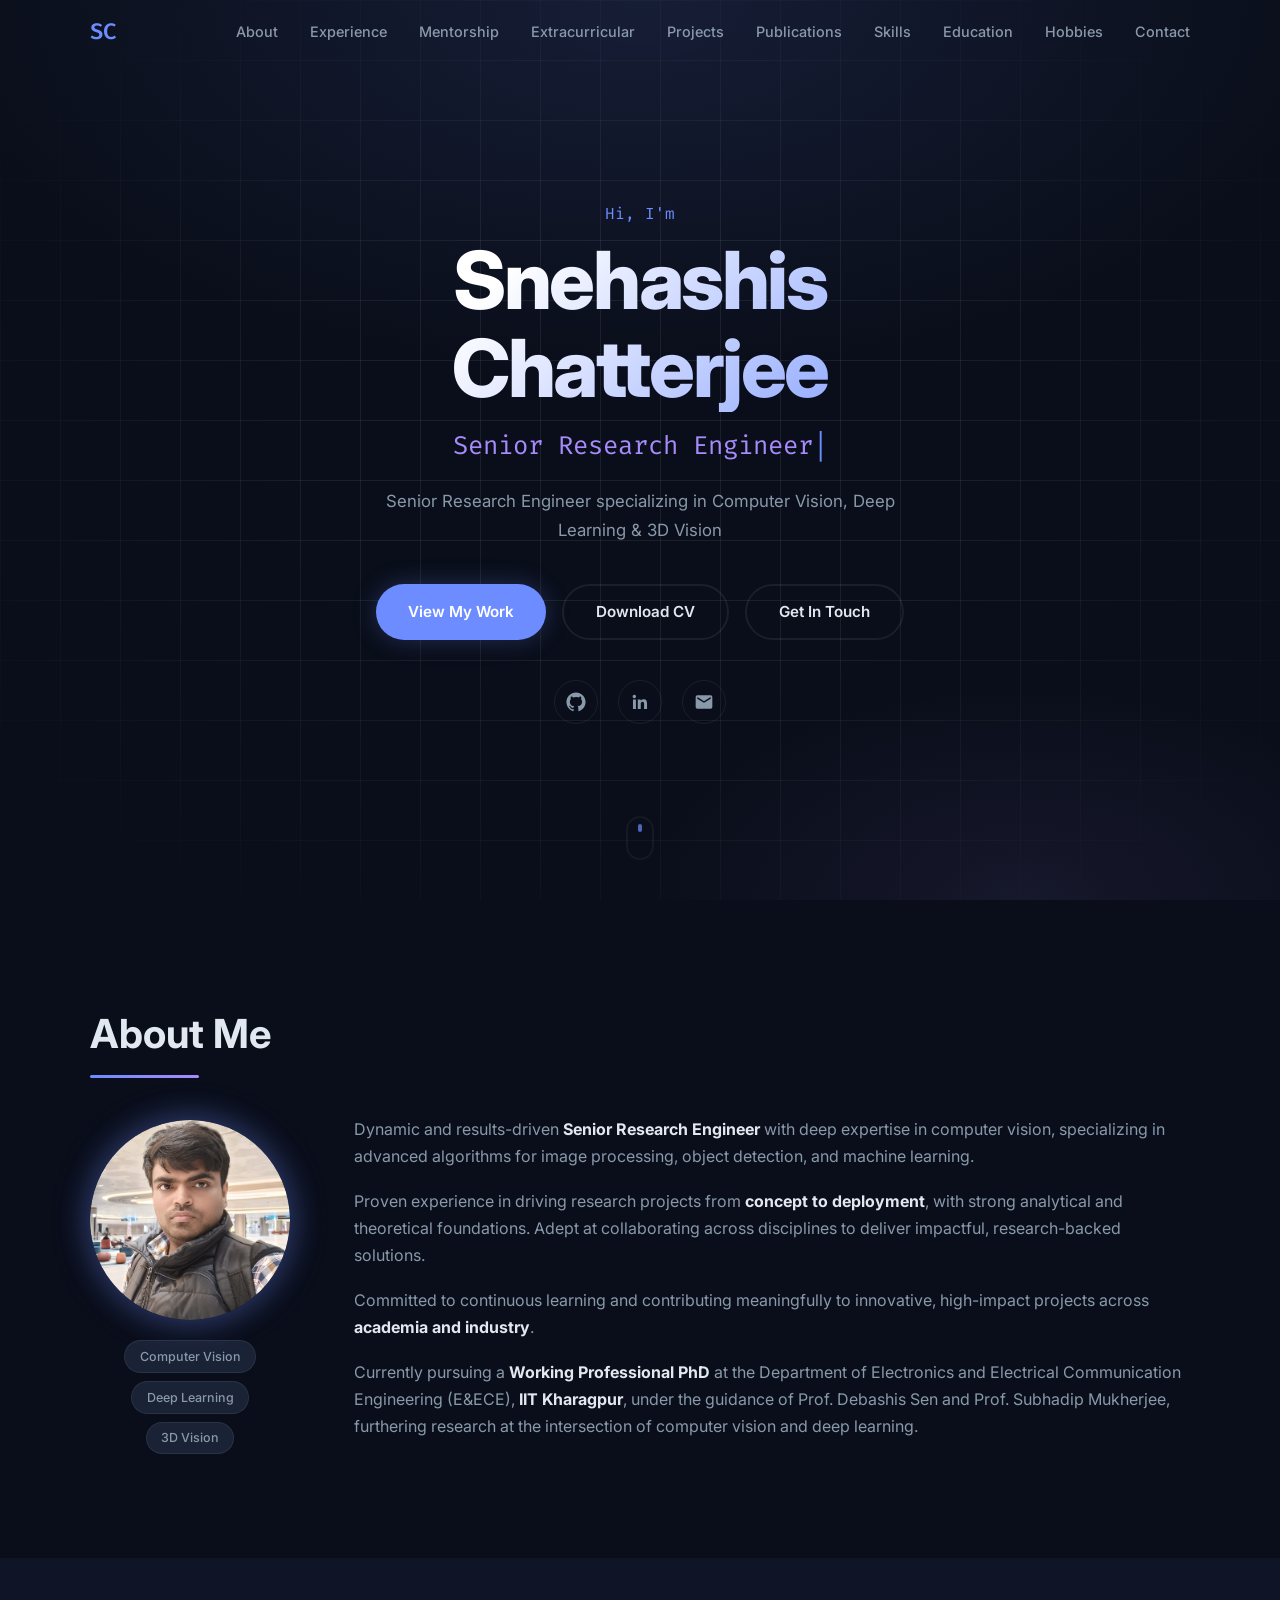
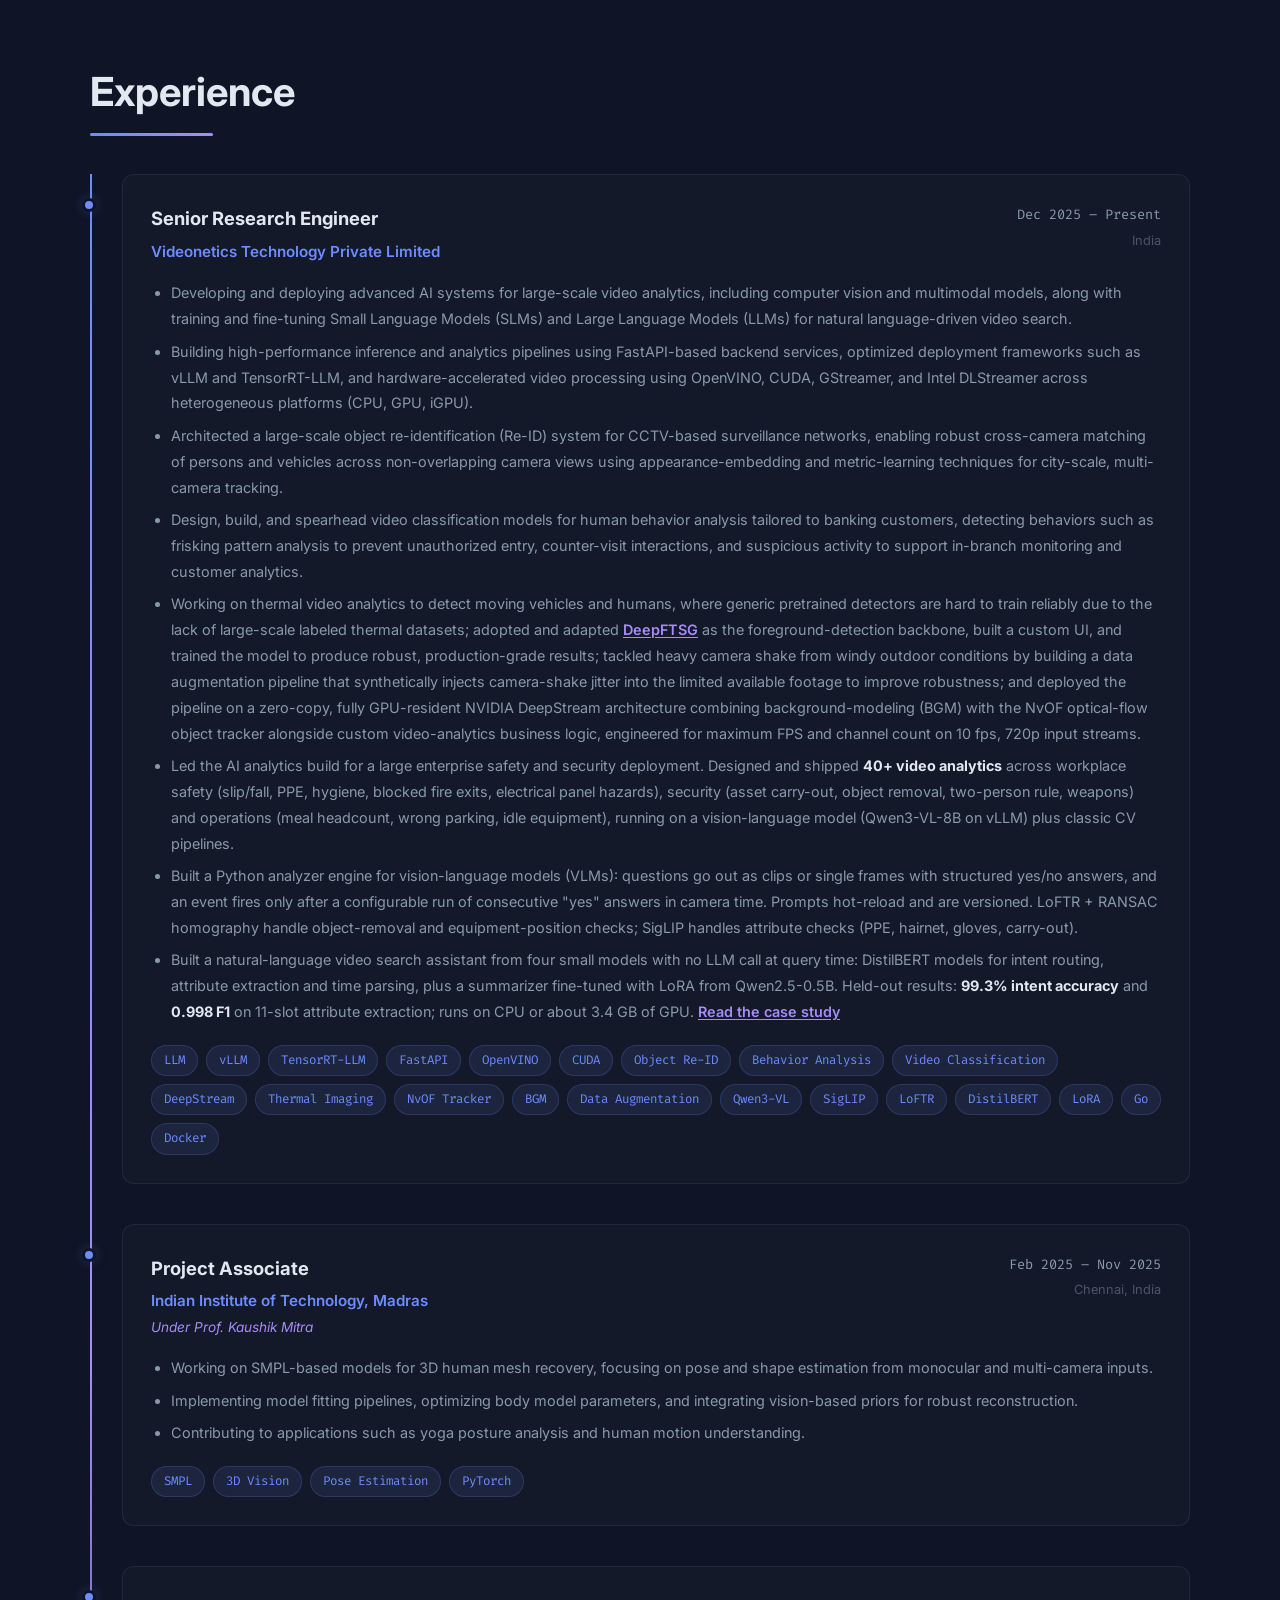
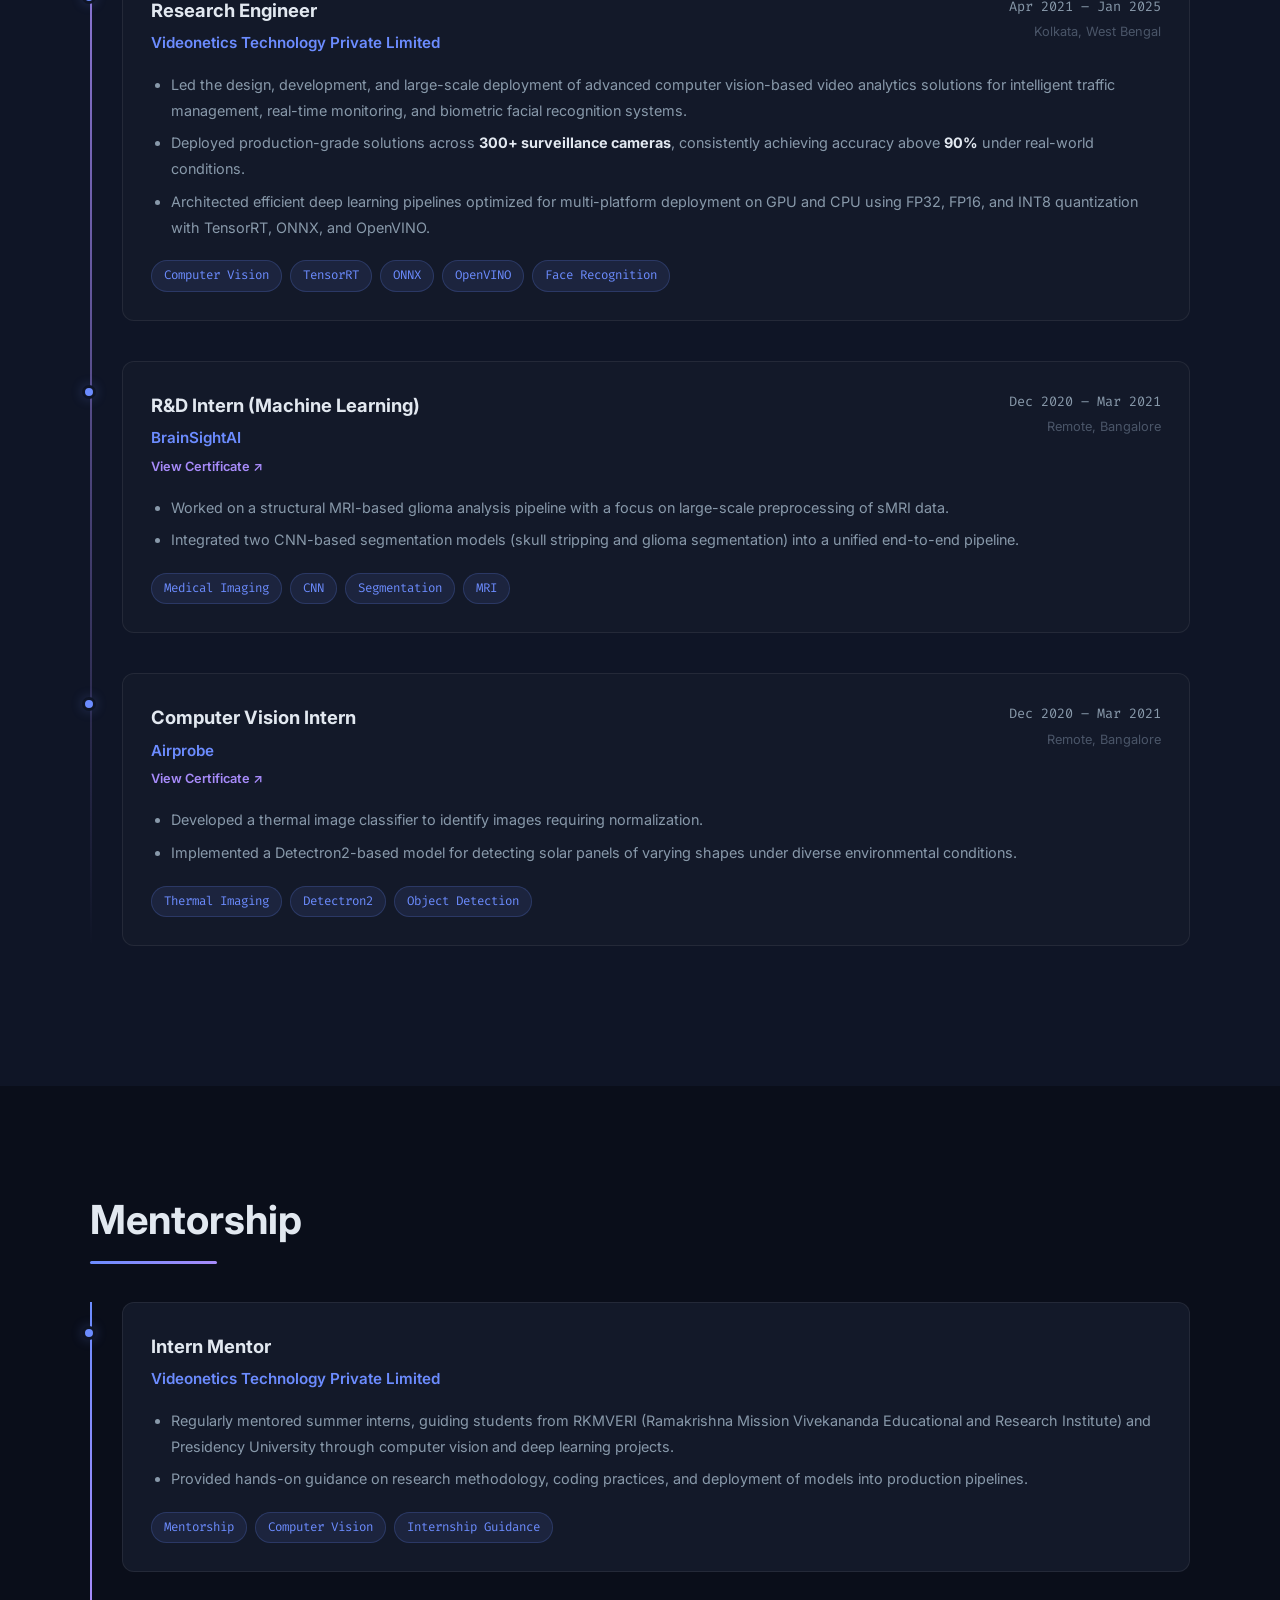
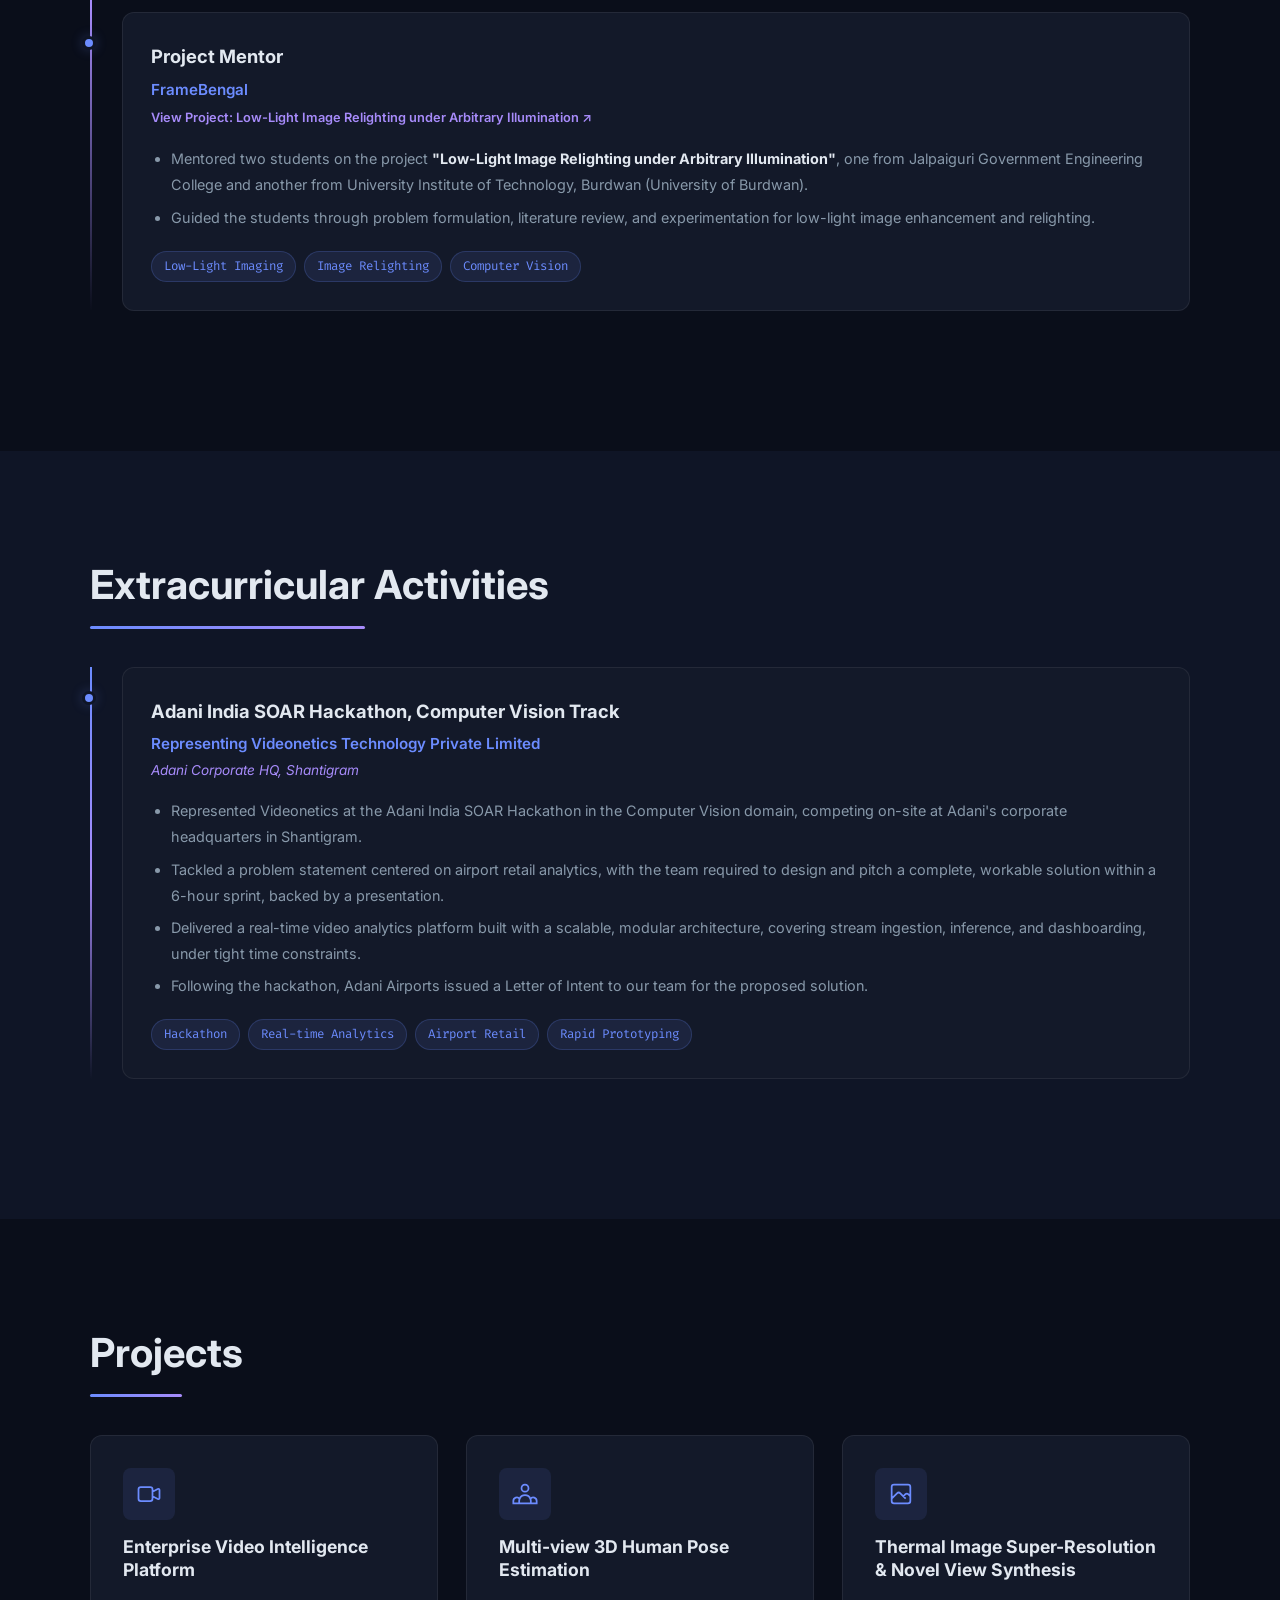
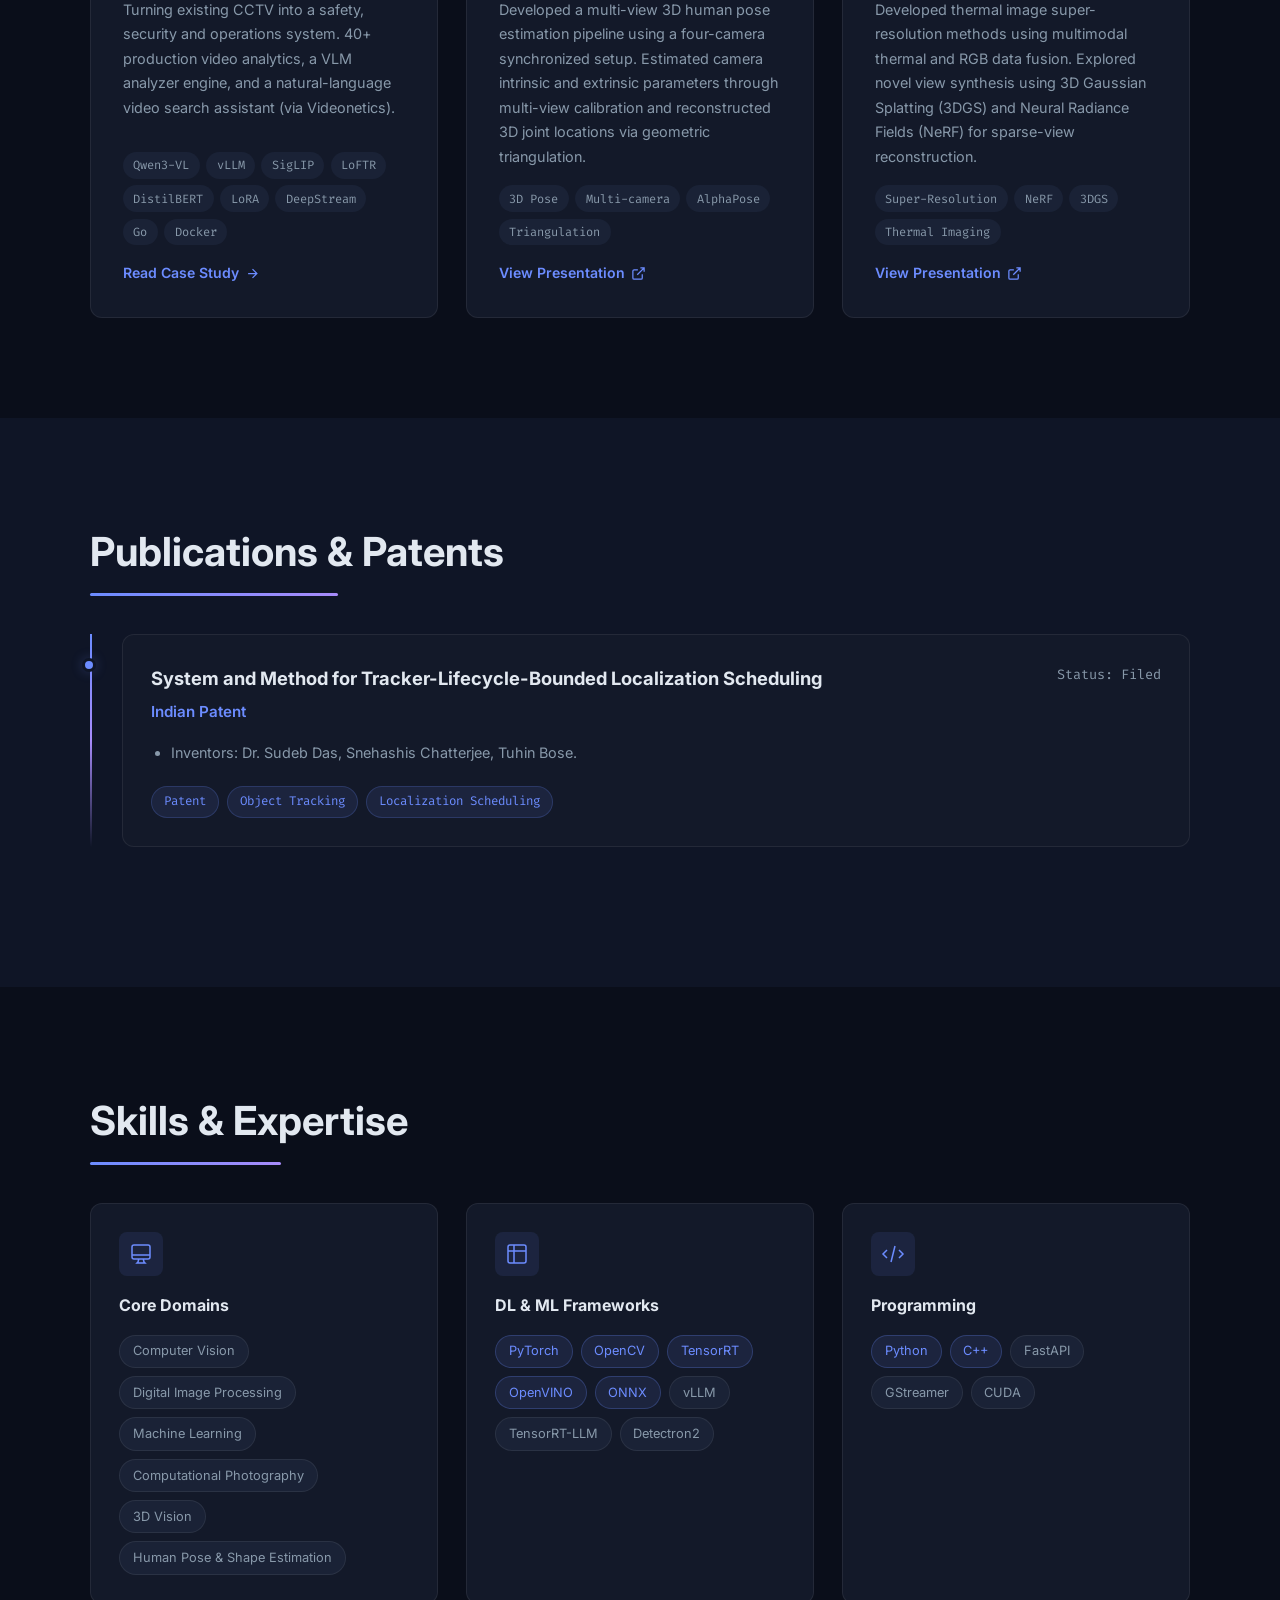
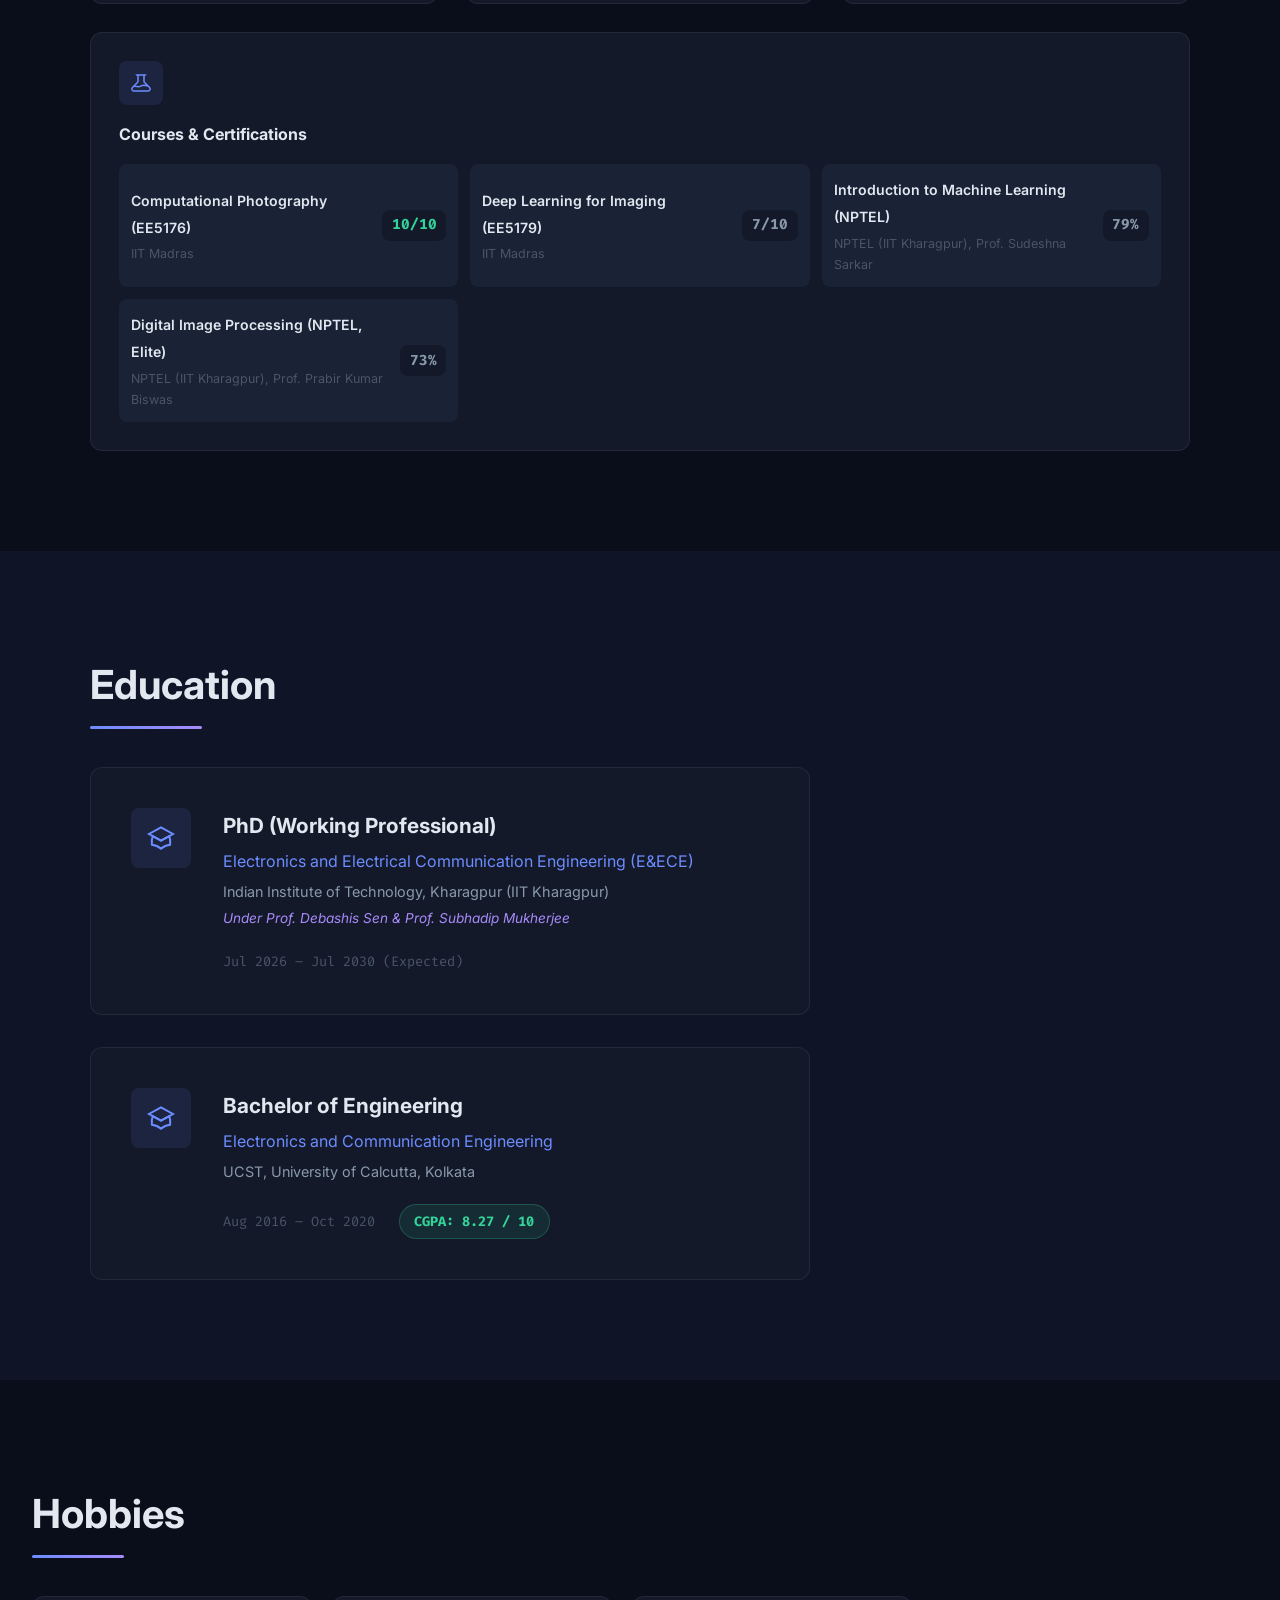
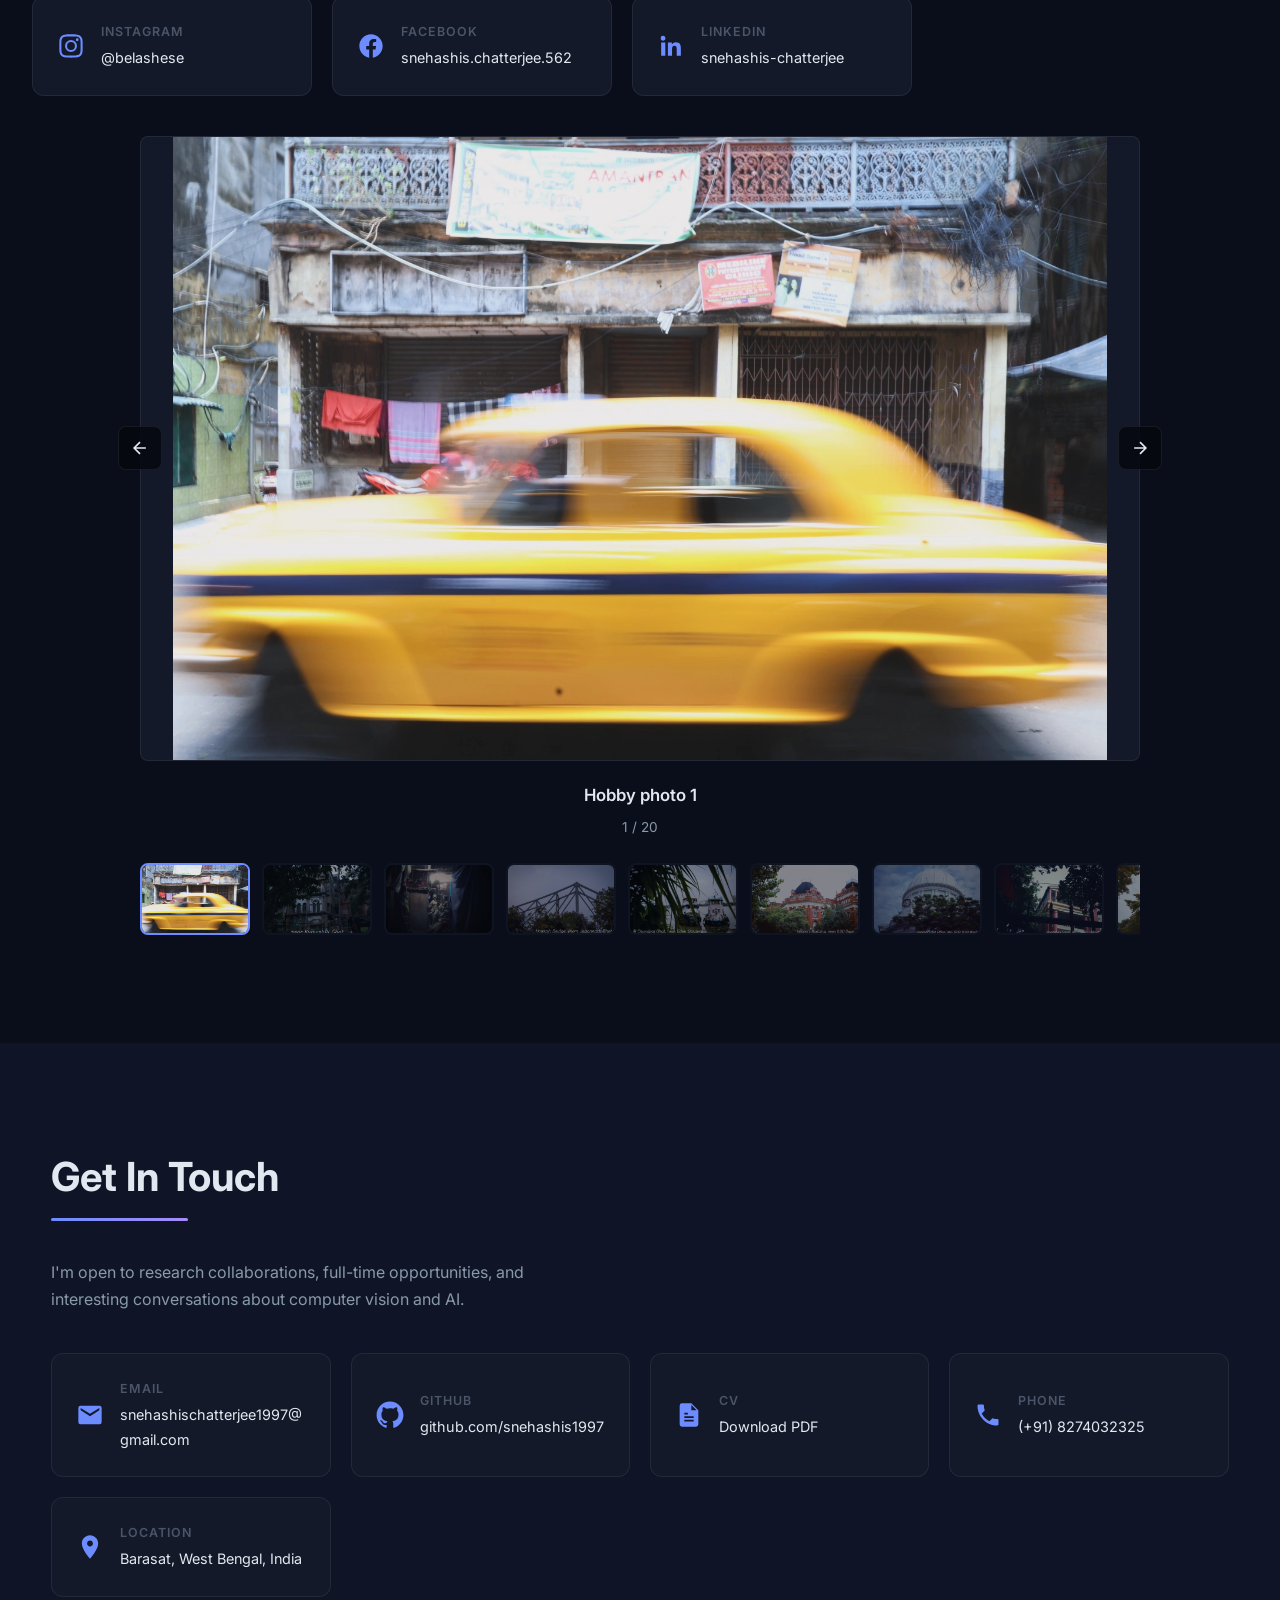
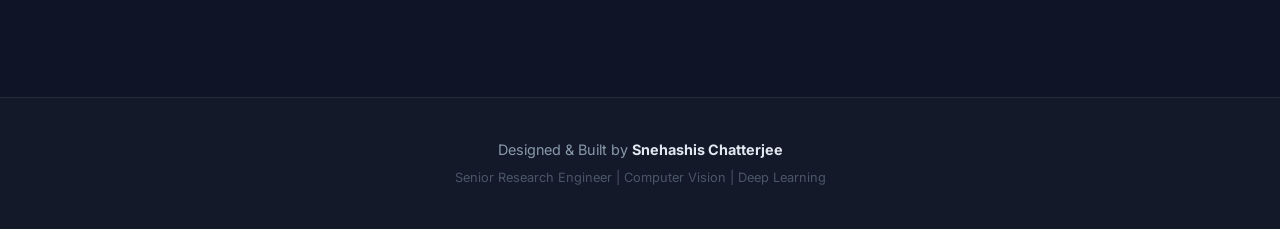
==== commit 8e8749e2: "Remove predictive and multi-camera analytics from site and CV Co-Authored-By: Claude Opus 5.5 <norep" ====
--- a/index.html
+++ b/index.html
@@ -137,8 +137,7 @@
               <li>Working on thermal video analytics to detect moving vehicles and humans, where generic pretrained detectors are hard to train reliably due to the lack of large-scale labeled thermal datasets; adopted and adapted <a href="https://github.com/CIVA-Lab/DeepFTSG" target="_blank" rel="noopener">DeepFTSG</a> as the foreground-detection backbone, built a custom UI, and trained the model to produce robust, production-grade results; tackled heavy camera shake from windy outdoor conditions by building a data augmentation pipeline that synthetically injects camera-shake jitter into the limited available footage to improve robustness; and deployed the pipeline on a zero-copy, fully GPU-resident NVIDIA DeepStream architecture combining background-modeling (BGM) with the NvOF optical-flow object tracker alongside custom video-analytics business logic, engineered for maximum FPS and channel count on 10 fps, 720p input streams.</li>
               <li>Led the AI analytics build for a large enterprise safety and security deployment. Designed and shipped <strong>40+ video analytics</strong> across workplace safety (slip/fall, PPE, hygiene, blocked fire exits, electrical panel hazards), security (asset carry-out, object removal, two-person rule, weapons) and operations (meal headcount, wrong parking, idle equipment), running on a vision-language model (Qwen3-VL-8B on vLLM) plus classic CV pipelines.</li>
               <li>Built a Python analyzer engine for vision-language models (VLMs): questions go out as clips or single frames with structured yes/no answers, and an event fires only after a configurable run of consecutive "yes" answers in camera time. Prompts hot-reload and are versioned. LoFTR + RANSAC homography handle object-removal and equipment-position checks; SigLIP handles attribute checks (PPE, hairnet, gloves, carry-out).</li>
-              <li>Built a natural-language video search assistant from four small models with no LLM call at query time: DistilBERT models for intent routing, attribute extraction and time parsing, plus a summarizer fine-tuned with LoRA from Qwen2.5-0.5B. Held-out results: <strong>99.3% intent accuracy</strong> and <strong>0.998 F1</strong> on 11-slot attribute extraction; runs on CPU or about 3.4 GB of GPU.</li>
-              <li>Built predictive and multi-camera analytics: a camera Heat-Risk alert forecast backtested on a 7-day holdout, convoy tracking from license-plate (ANPR) events, and VIP movement support. Delivered with the Go backend and web UI as an offline, air-gapped Docker package for a single 32 GB GPU. <a href="enterprise-video-intelligence.html">Read the case study</a></li>
+              <li>Built a natural-language video search assistant from four small models with no LLM call at query time: DistilBERT models for intent routing, attribute extraction and time parsing, plus a summarizer fine-tuned with LoRA from Qwen2.5-0.5B. Held-out results: <strong>99.3% intent accuracy</strong> and <strong>0.998 F1</strong> on 11-slot attribute extraction; runs on CPU or about 3.4 GB of GPU. <a href="enterprise-video-intelligence.html">Read the case study</a></li>
             </ul>
             <div class="card-tags">
               <span>LLM</span><span>vLLM</span><span>TensorRT-LLM</span><span>FastAPI</span><span>OpenVINO</span><span>CUDA</span><span>Object Re-ID</span><span>Behavior Analysis</span><span>Video Classification</span><span>DeepStream</span><span>Thermal Imaging</span><span>NvOF Tracker</span><span>BGM</span><span>Data Augmentation</span><span>Qwen3-VL</span><span>SigLIP</span><span>LoFTR</span><span>DistilBERT</span><span>LoRA</span><span>Go</span><span>Docker</span>
@@ -339,7 +338,7 @@
             <svg viewBox="0 0 24 24" fill="none" stroke="currentColor" stroke-width="1.5"><path d="M15 10l4.553-2.276A1 1 0 0 1 21 8.618v6.764a1 1 0 0 1-1.447.894L15 14M5 18h8a2 2 0 0 0 2-2V8a2 2 0 0 0-2-2H5a2 2 0 0 0-2 2v8a2 2 0 0 0 2 2z"/></svg>
           </div>
           <h3>Enterprise Video Intelligence Platform</h3>
-          <p>Turning existing CCTV into a safety, security and operations system. 40+ production video analytics, a VLM analyzer engine, a natural-language video search assistant and predictive risk forecasting, delivered as an offline single-GPU package (via Videonetics).</p>
+          <p>Turning existing CCTV into a safety, security and operations system. 40+ production video analytics, a VLM analyzer engine, and a natural-language video search assistant (via Videonetics).</p>
           <div class="project-tags">
             <span>Qwen3-VL</span><span>vLLM</span><span>SigLIP</span><span>LoFTR</span><span>DistilBERT</span><span>LoRA</span><span>DeepStream</span><span>Go</span><span>Docker</span>
           </div>
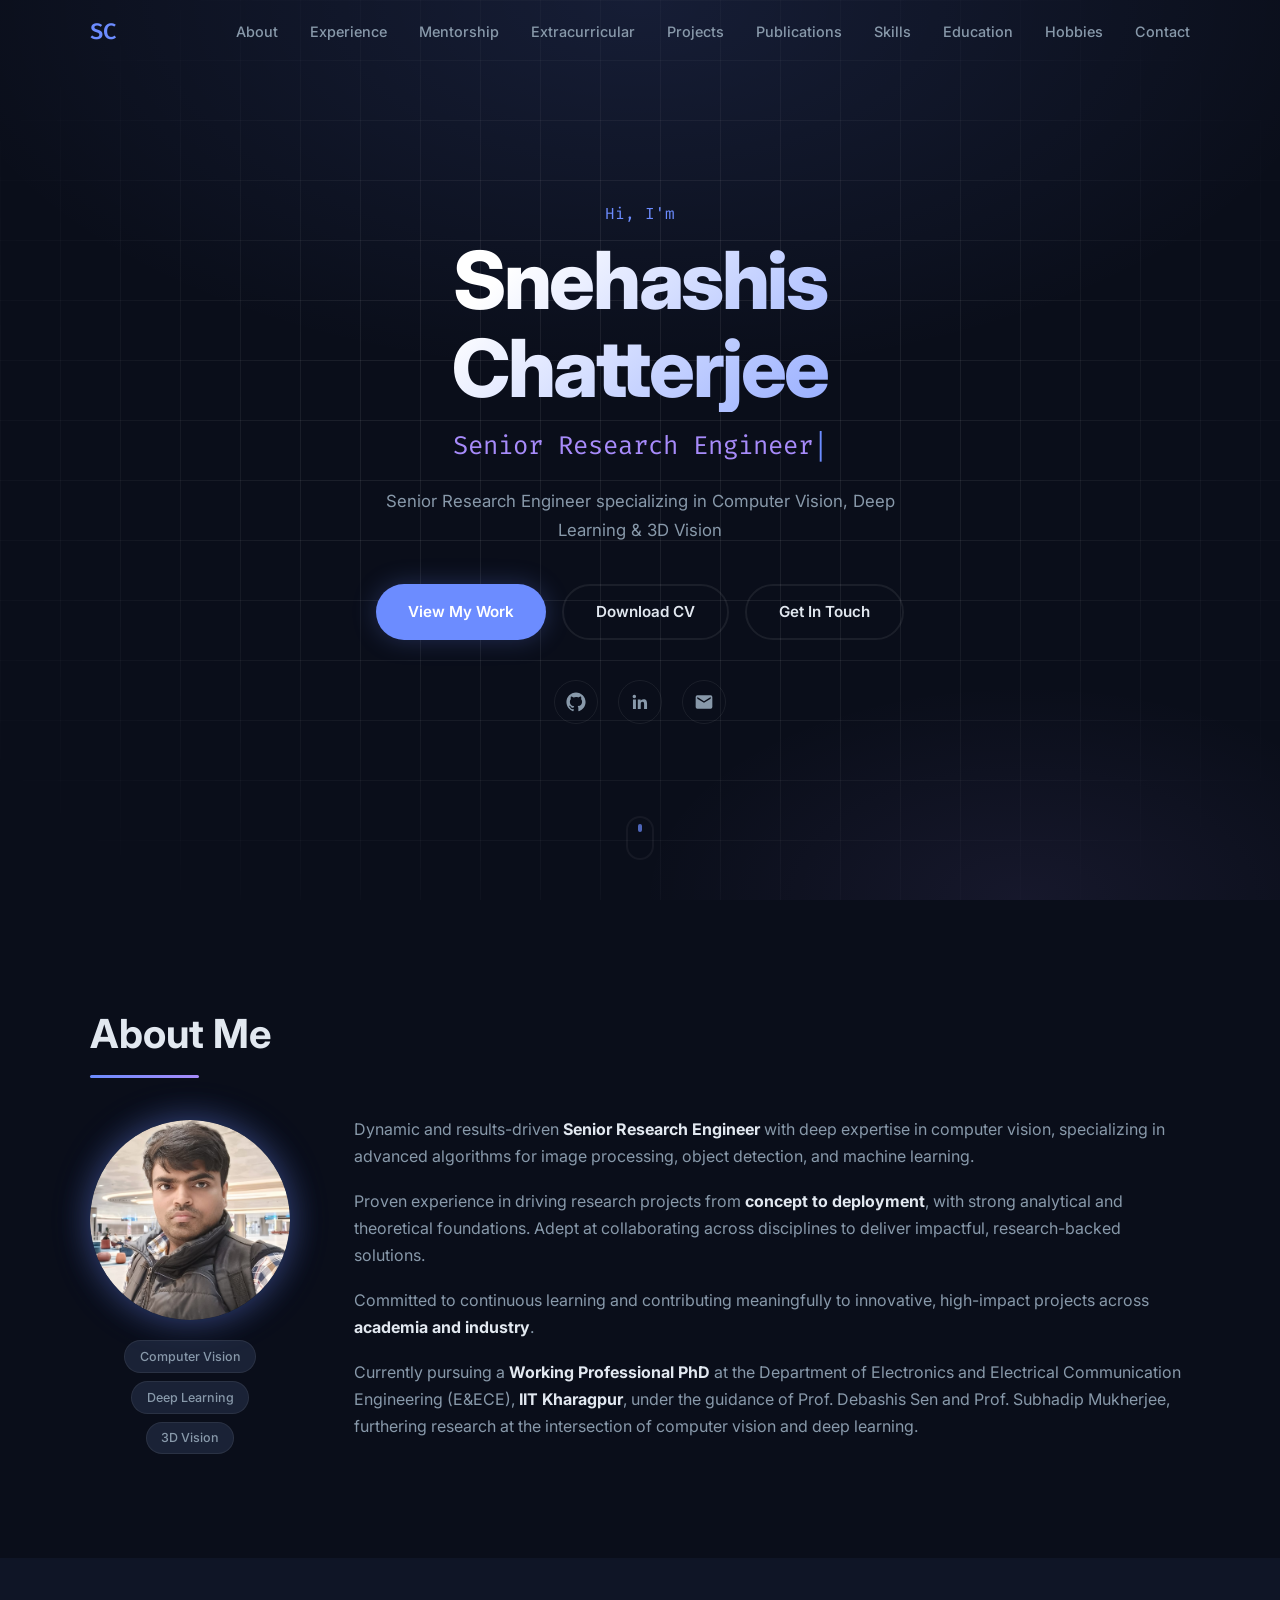
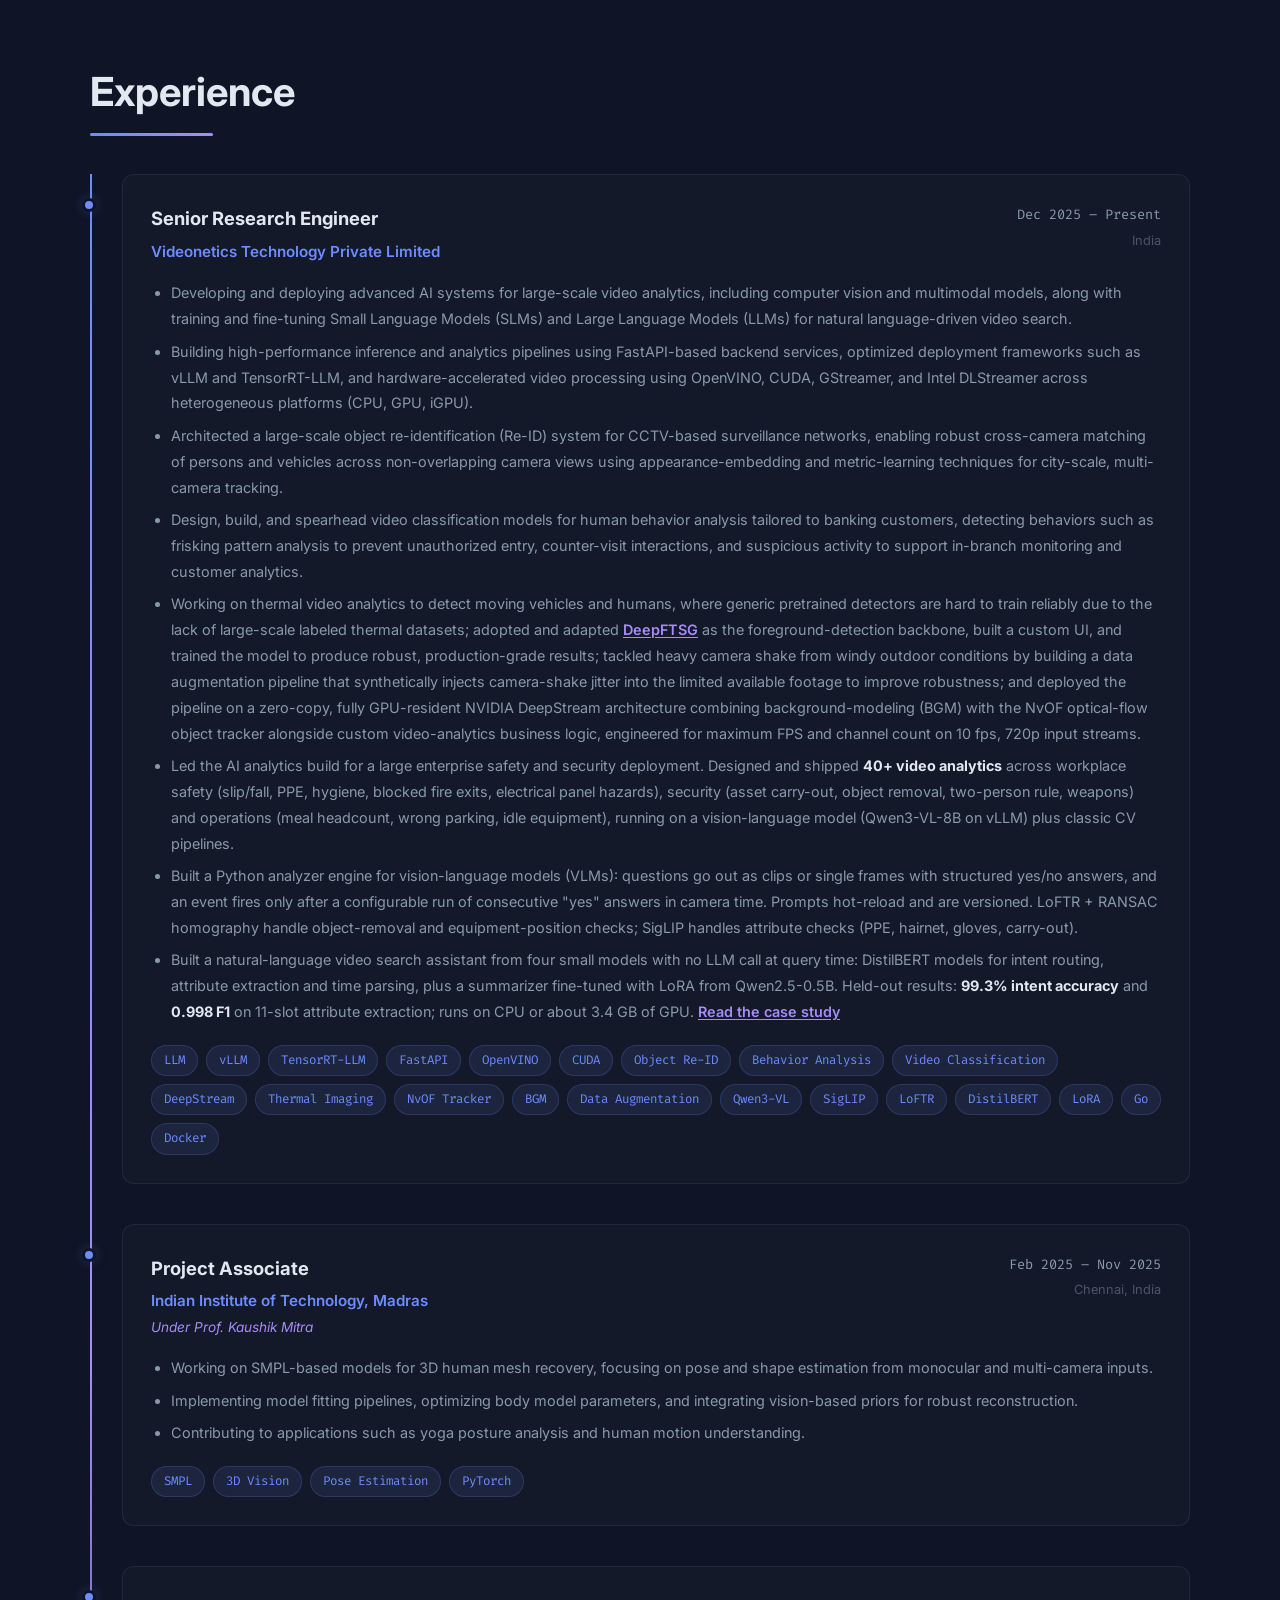
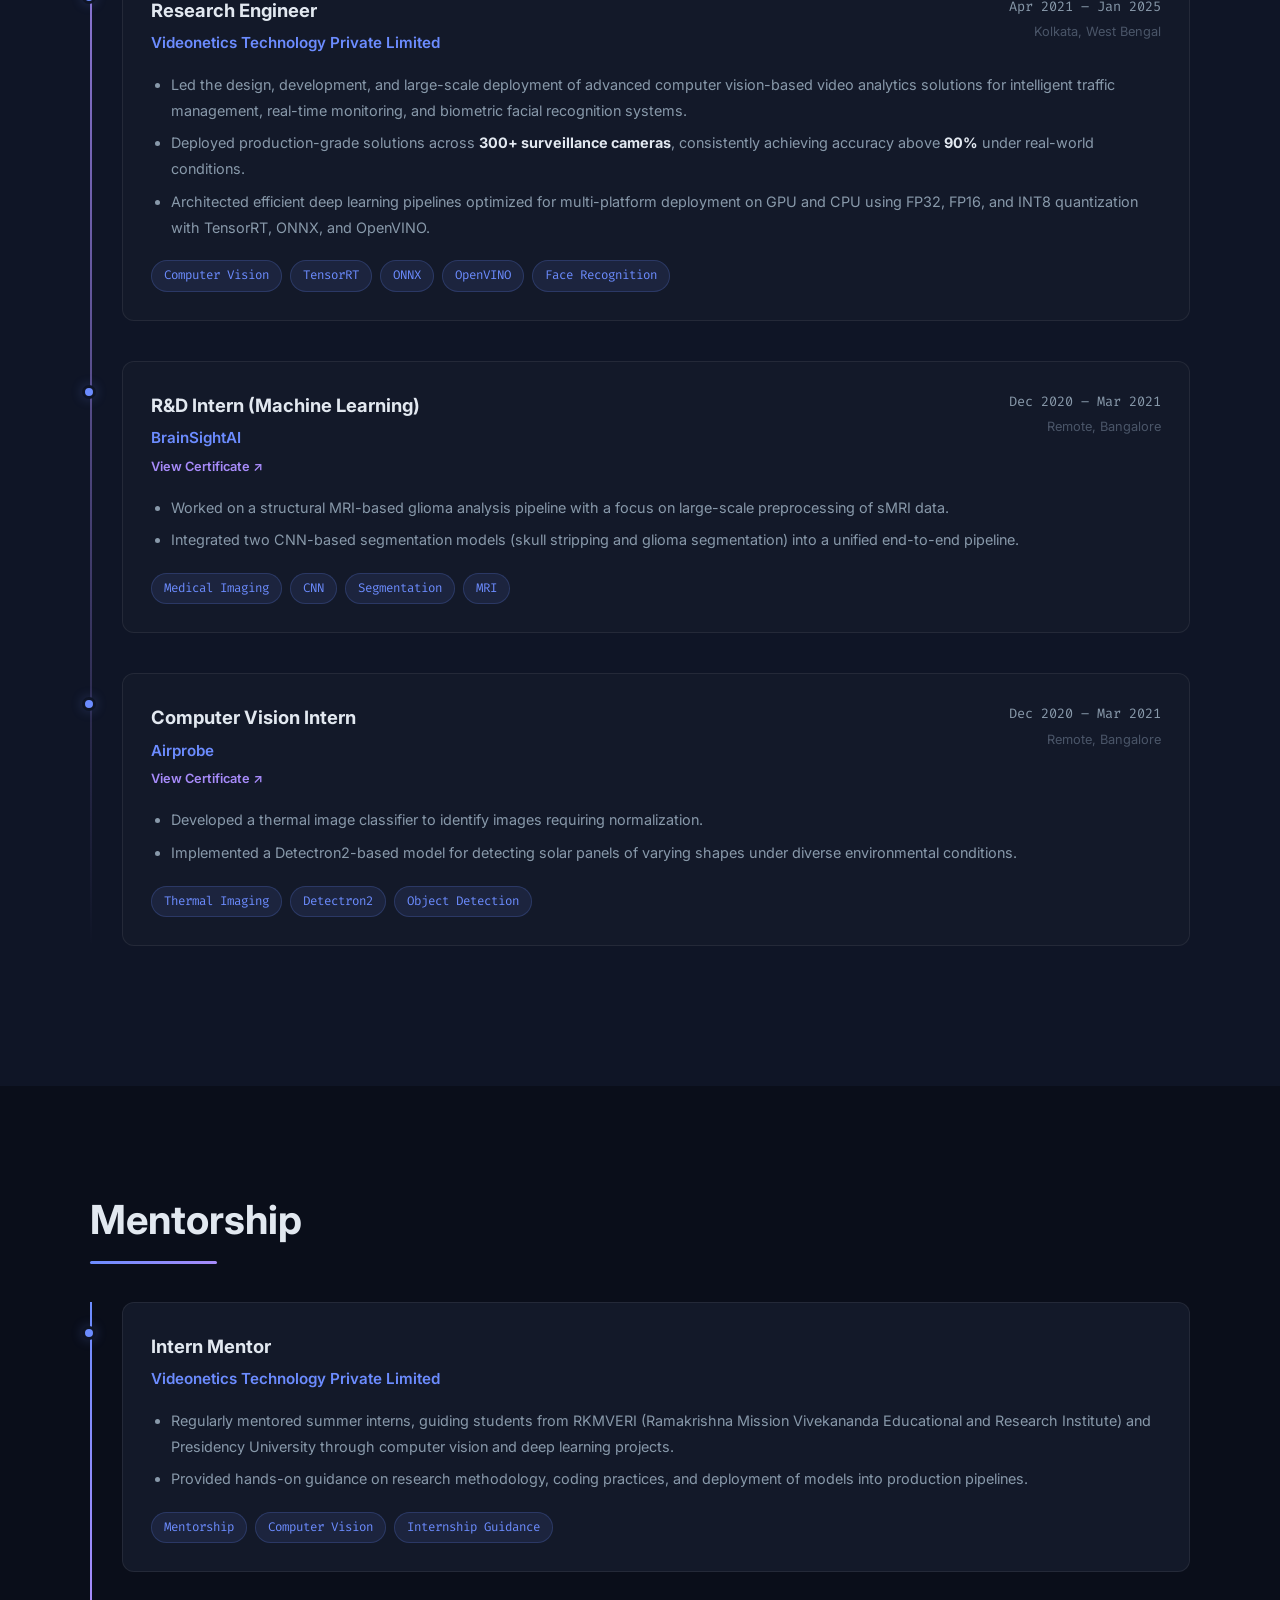
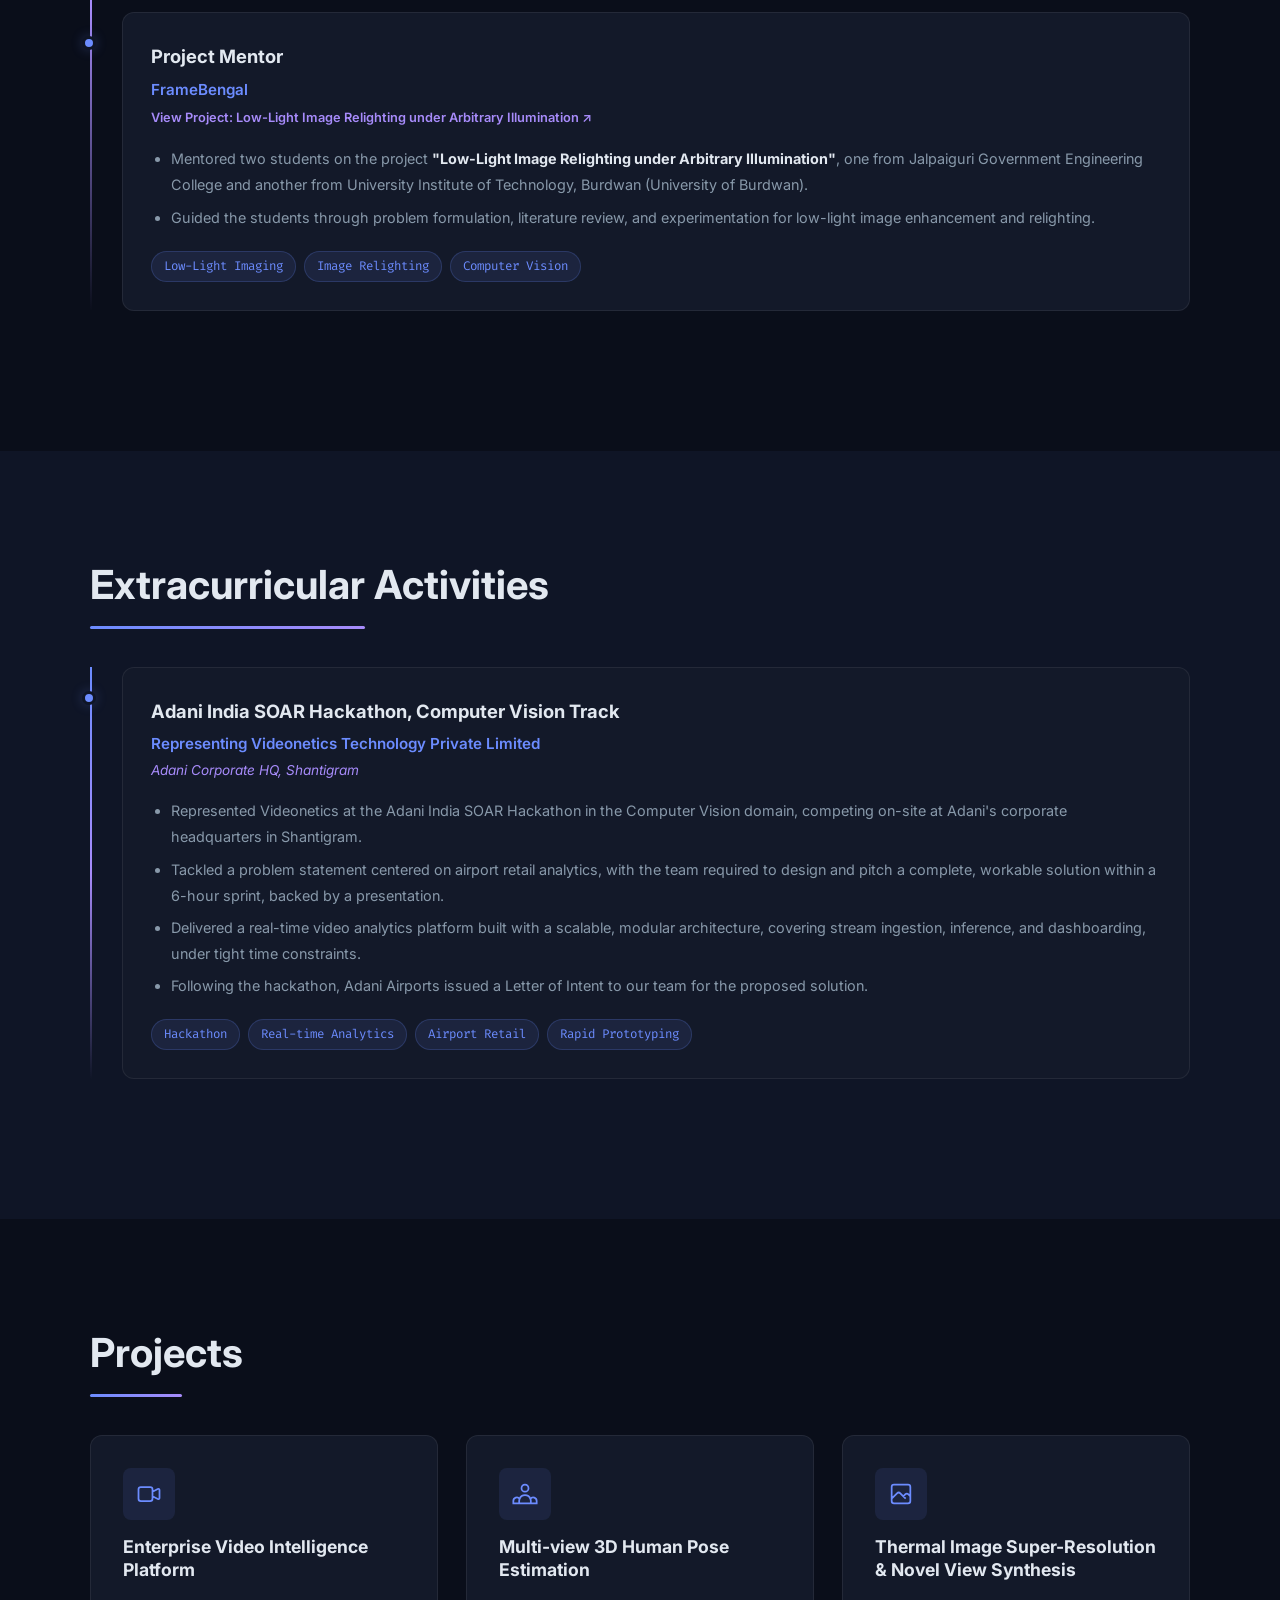
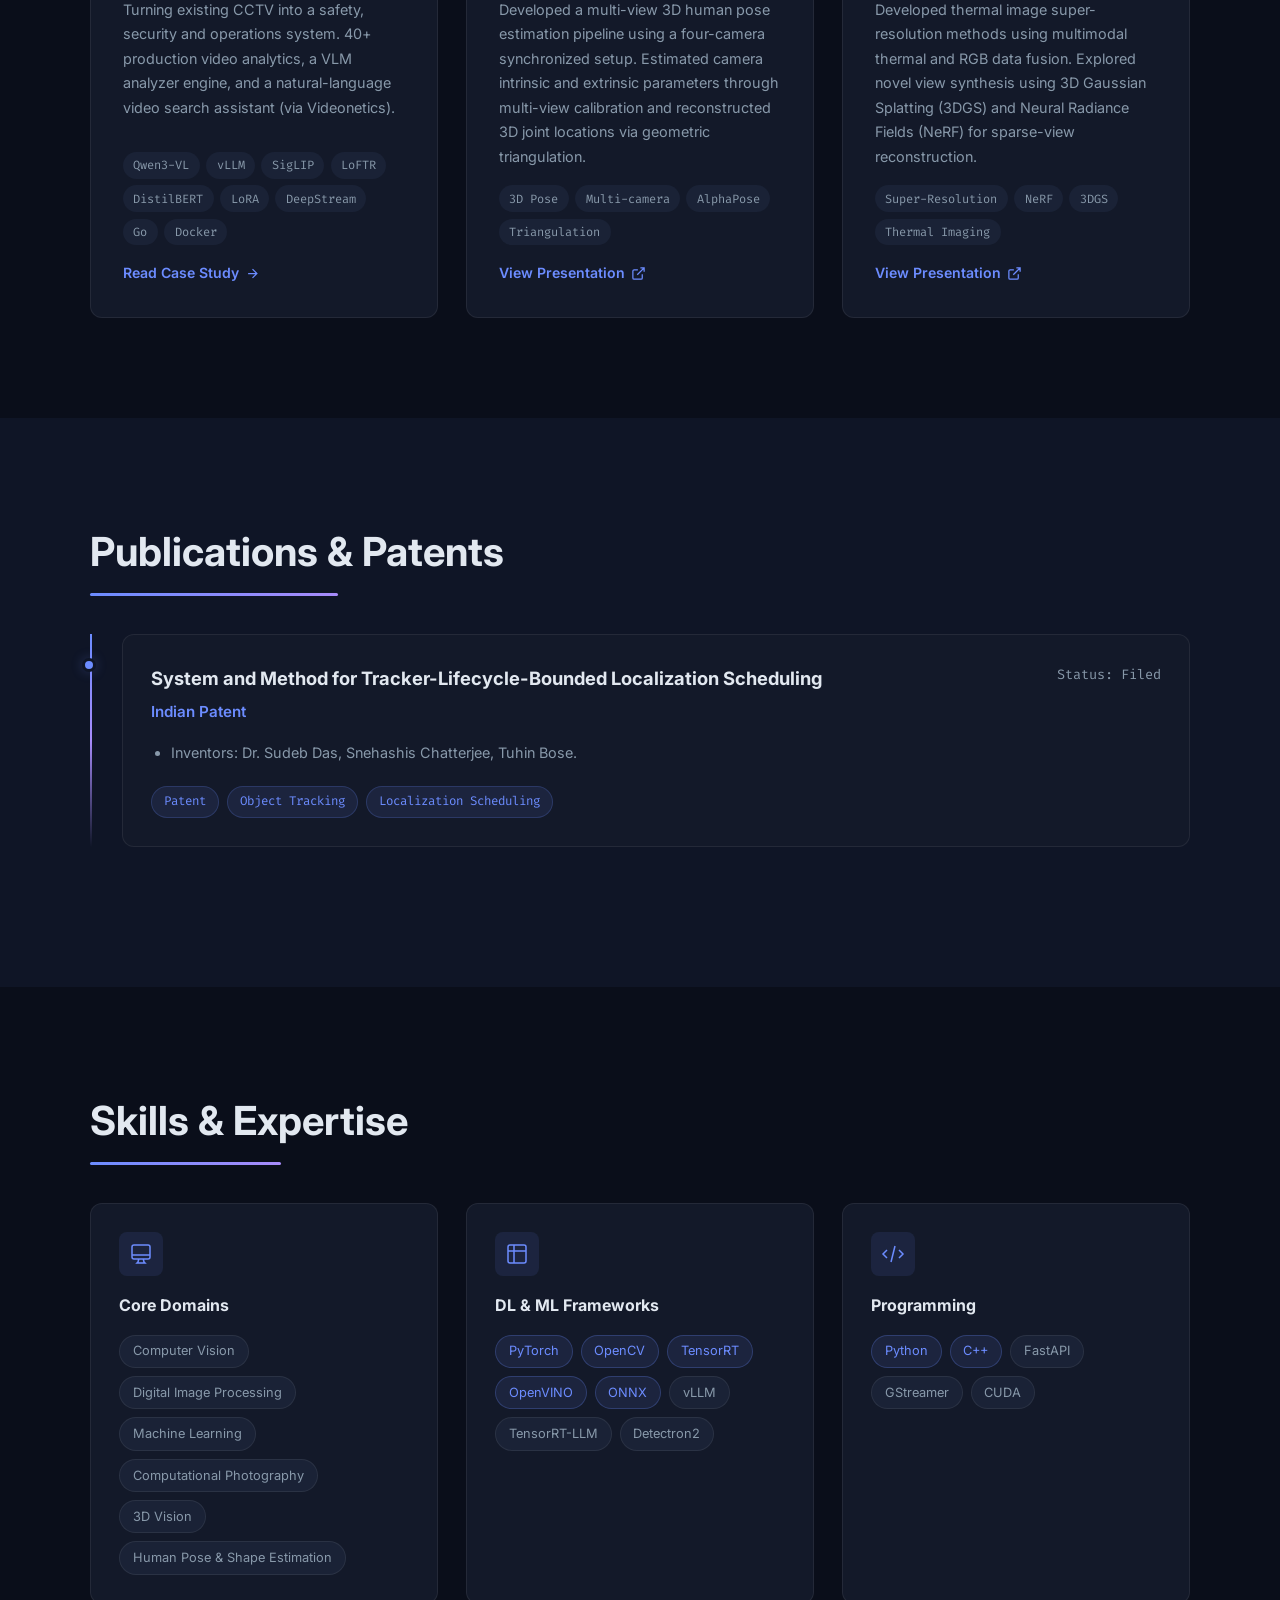
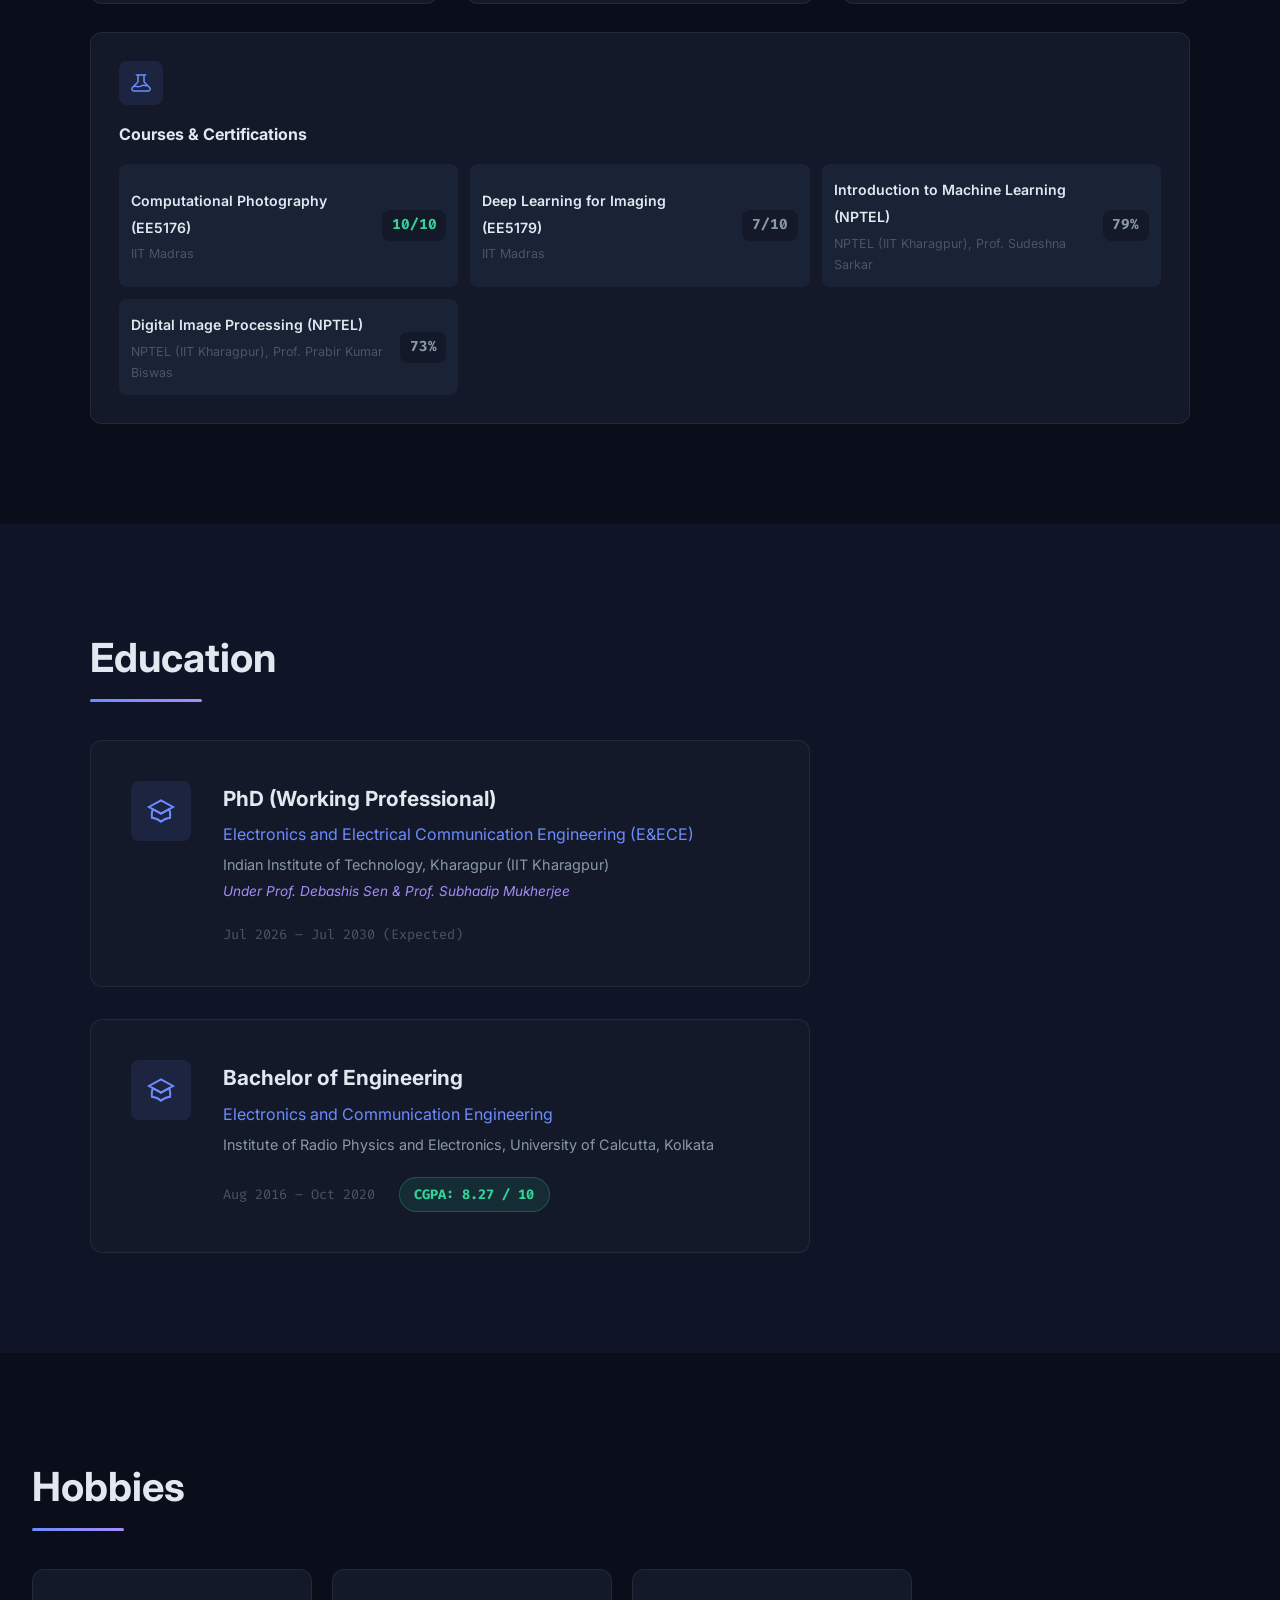
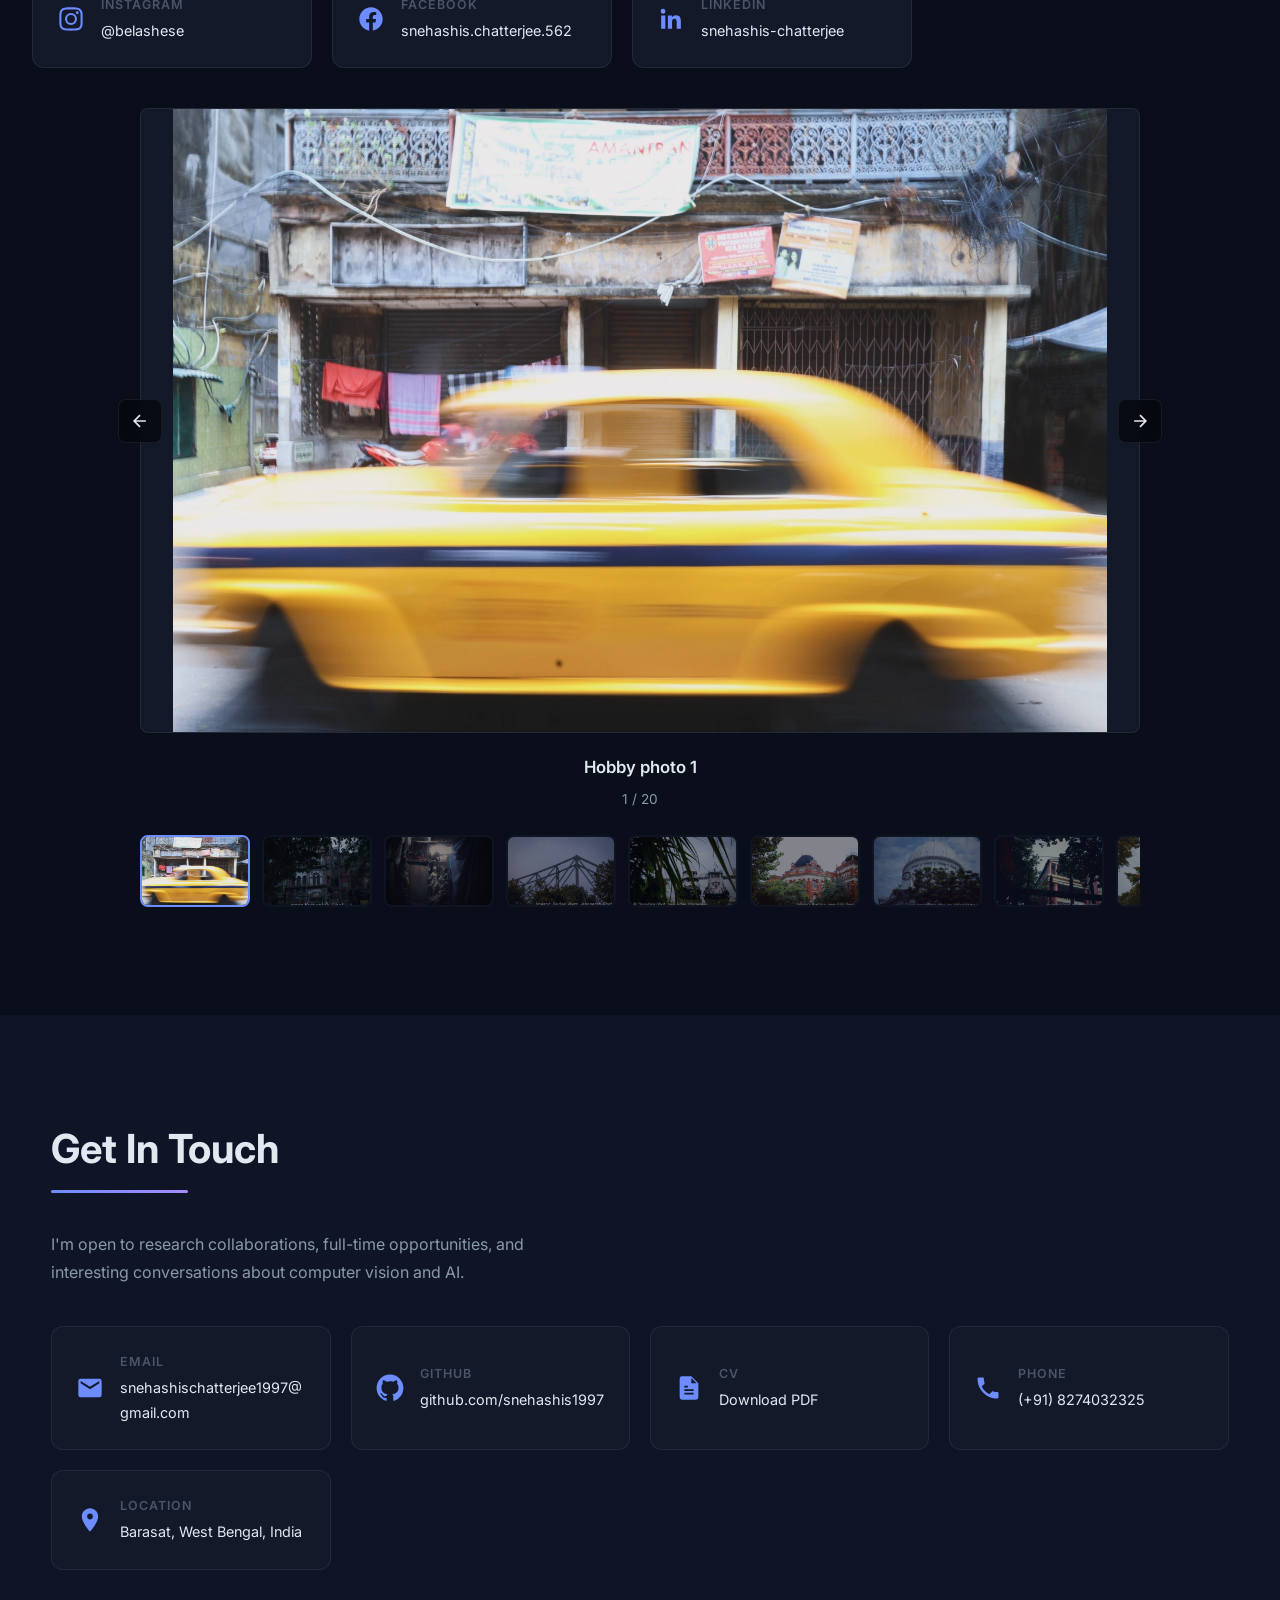
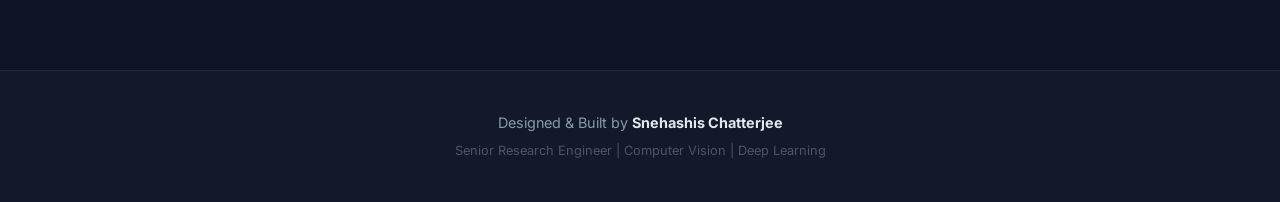
==== commit 39d47225: "Drop Elite label and name Institute of Radio Physics and Electronics Co-Authored-By: Claude Opus 5.5" ====
--- a/index.html
+++ b/index.html
@@ -494,7 +494,7 @@
             </div>
             <div class="course-item">
               <div>
-                <a href="courses/NOC26EE178S858205158.pdf" target="_blank" rel="noopener" class="course-name">Digital Image Processing (NPTEL, Elite)</a>
+                <a href="courses/NOC26EE178S858205158.pdf" target="_blank" rel="noopener" class="course-name">Digital Image Processing (NPTEL)</a>
                 <p class="course-inst">NPTEL (IIT Kharagpur), Prof. Prabir Kumar Biswas</p>
               </div>
               <span class="course-grade">73%</span>
@@ -533,7 +533,7 @@
           <div class="edu-body">
             <h3>Bachelor of Engineering</h3>
             <p class="edu-field">Electronics and Communication Engineering</p>
-            <p class="edu-inst">UCST, University of Calcutta, Kolkata</p>
+            <p class="edu-inst">Institute of Radio Physics and Electronics, University of Calcutta, Kolkata</p>
             <div class="edu-footer">
               <span class="edu-date">Aug 2016 – Oct 2020</span>
               <span class="edu-cgpa">CGPA: 8.27 / 10</span>
